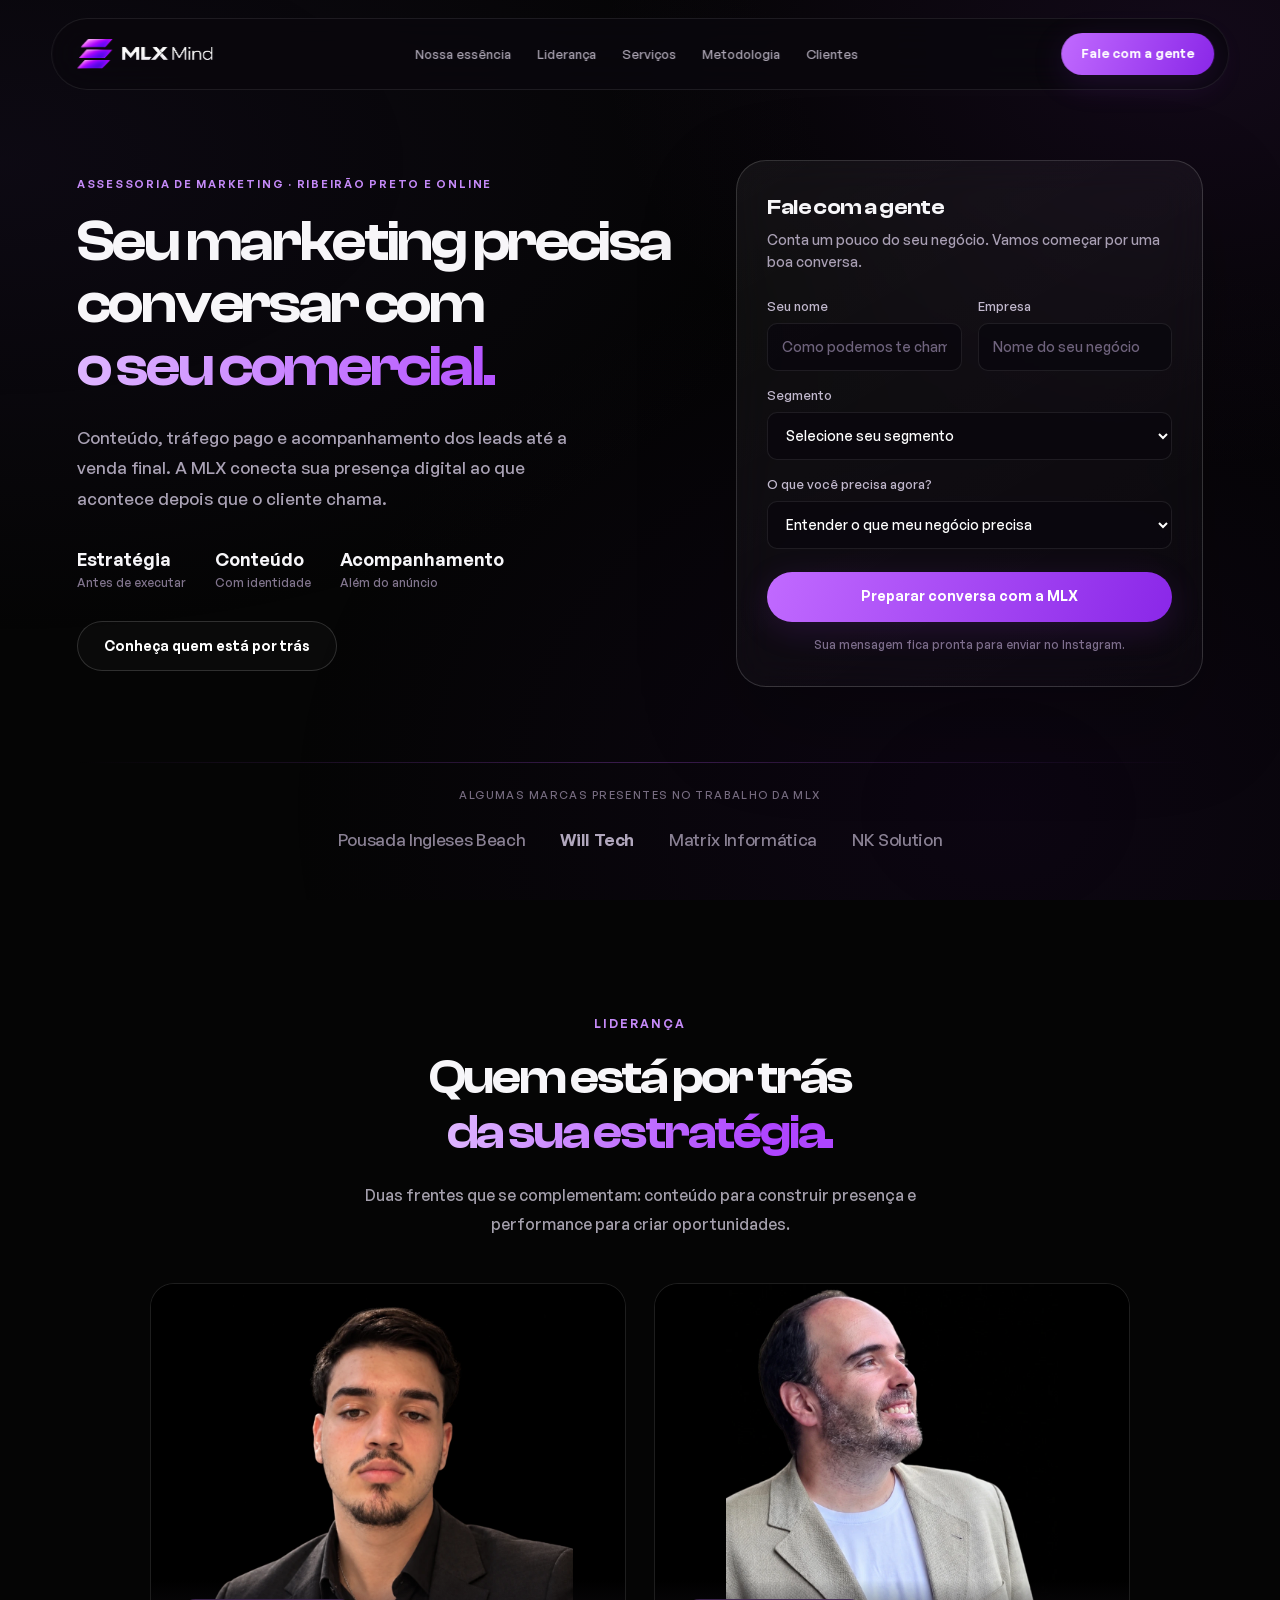
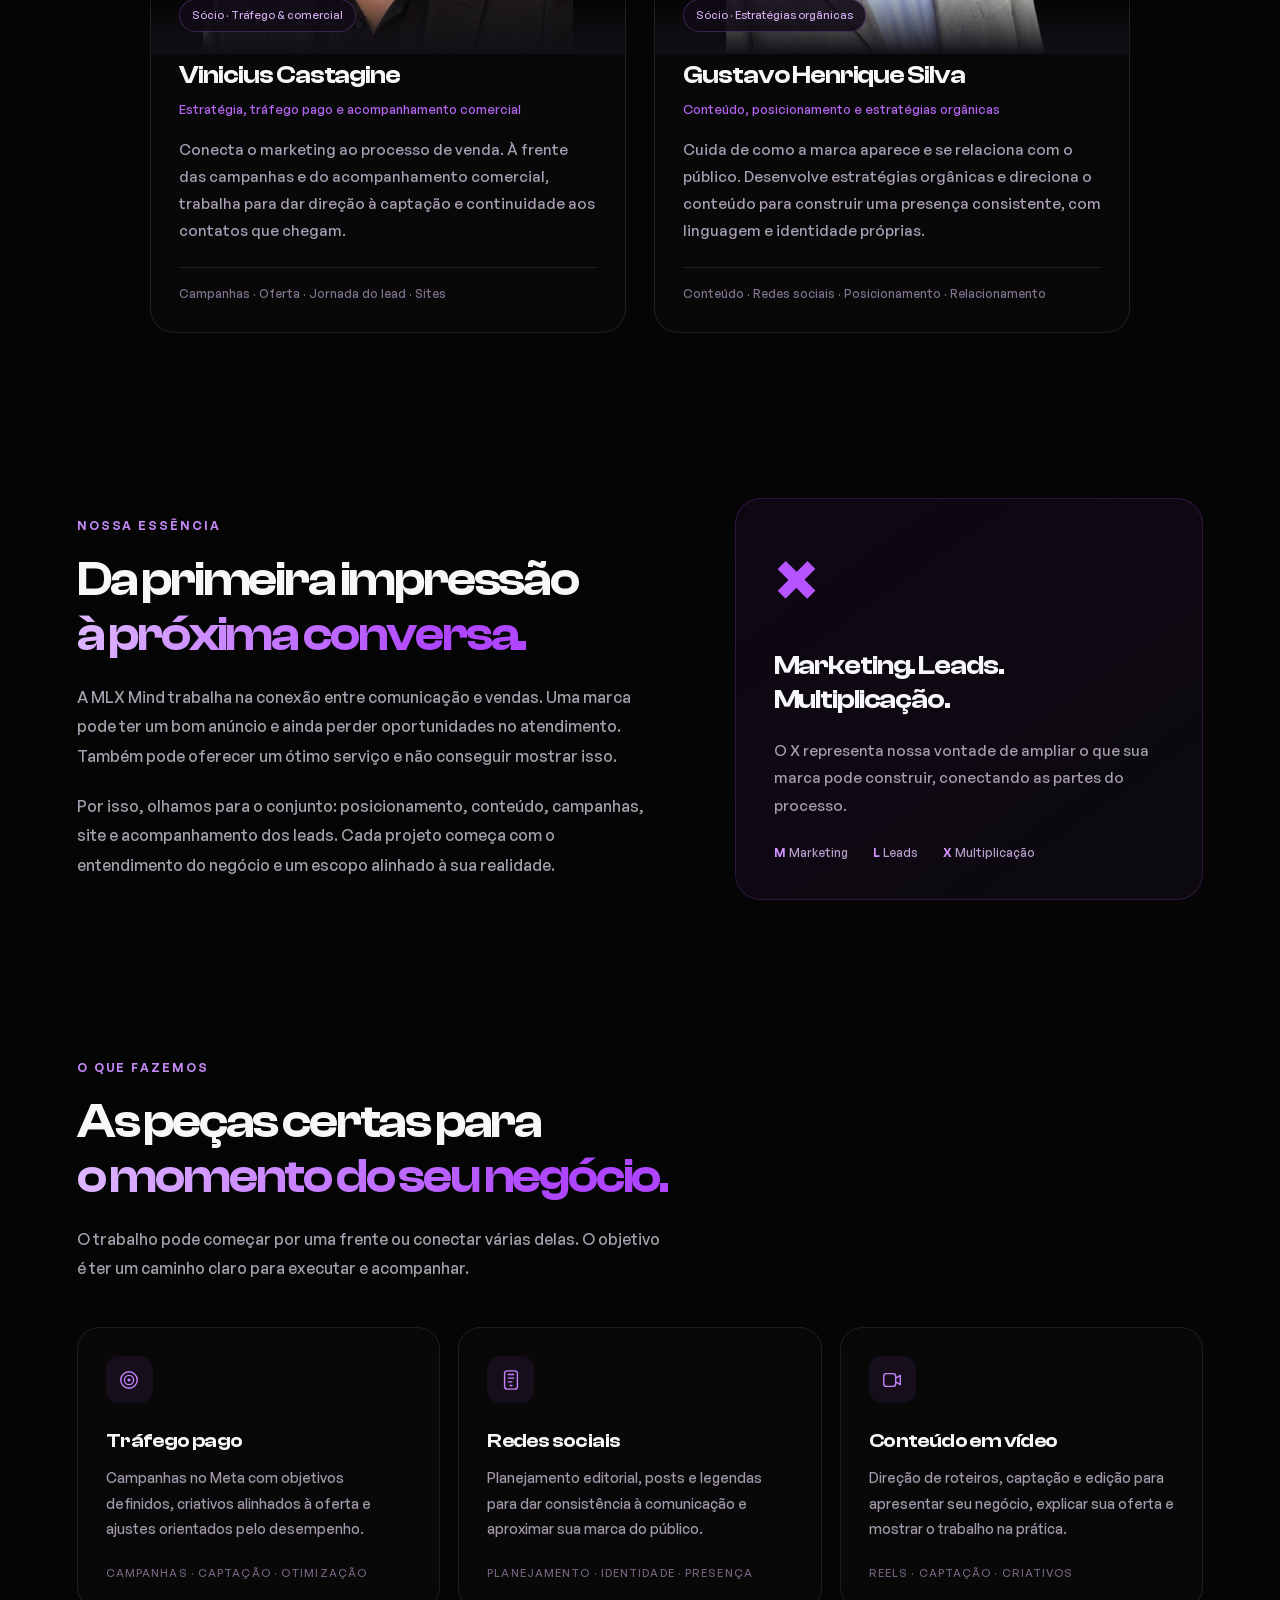
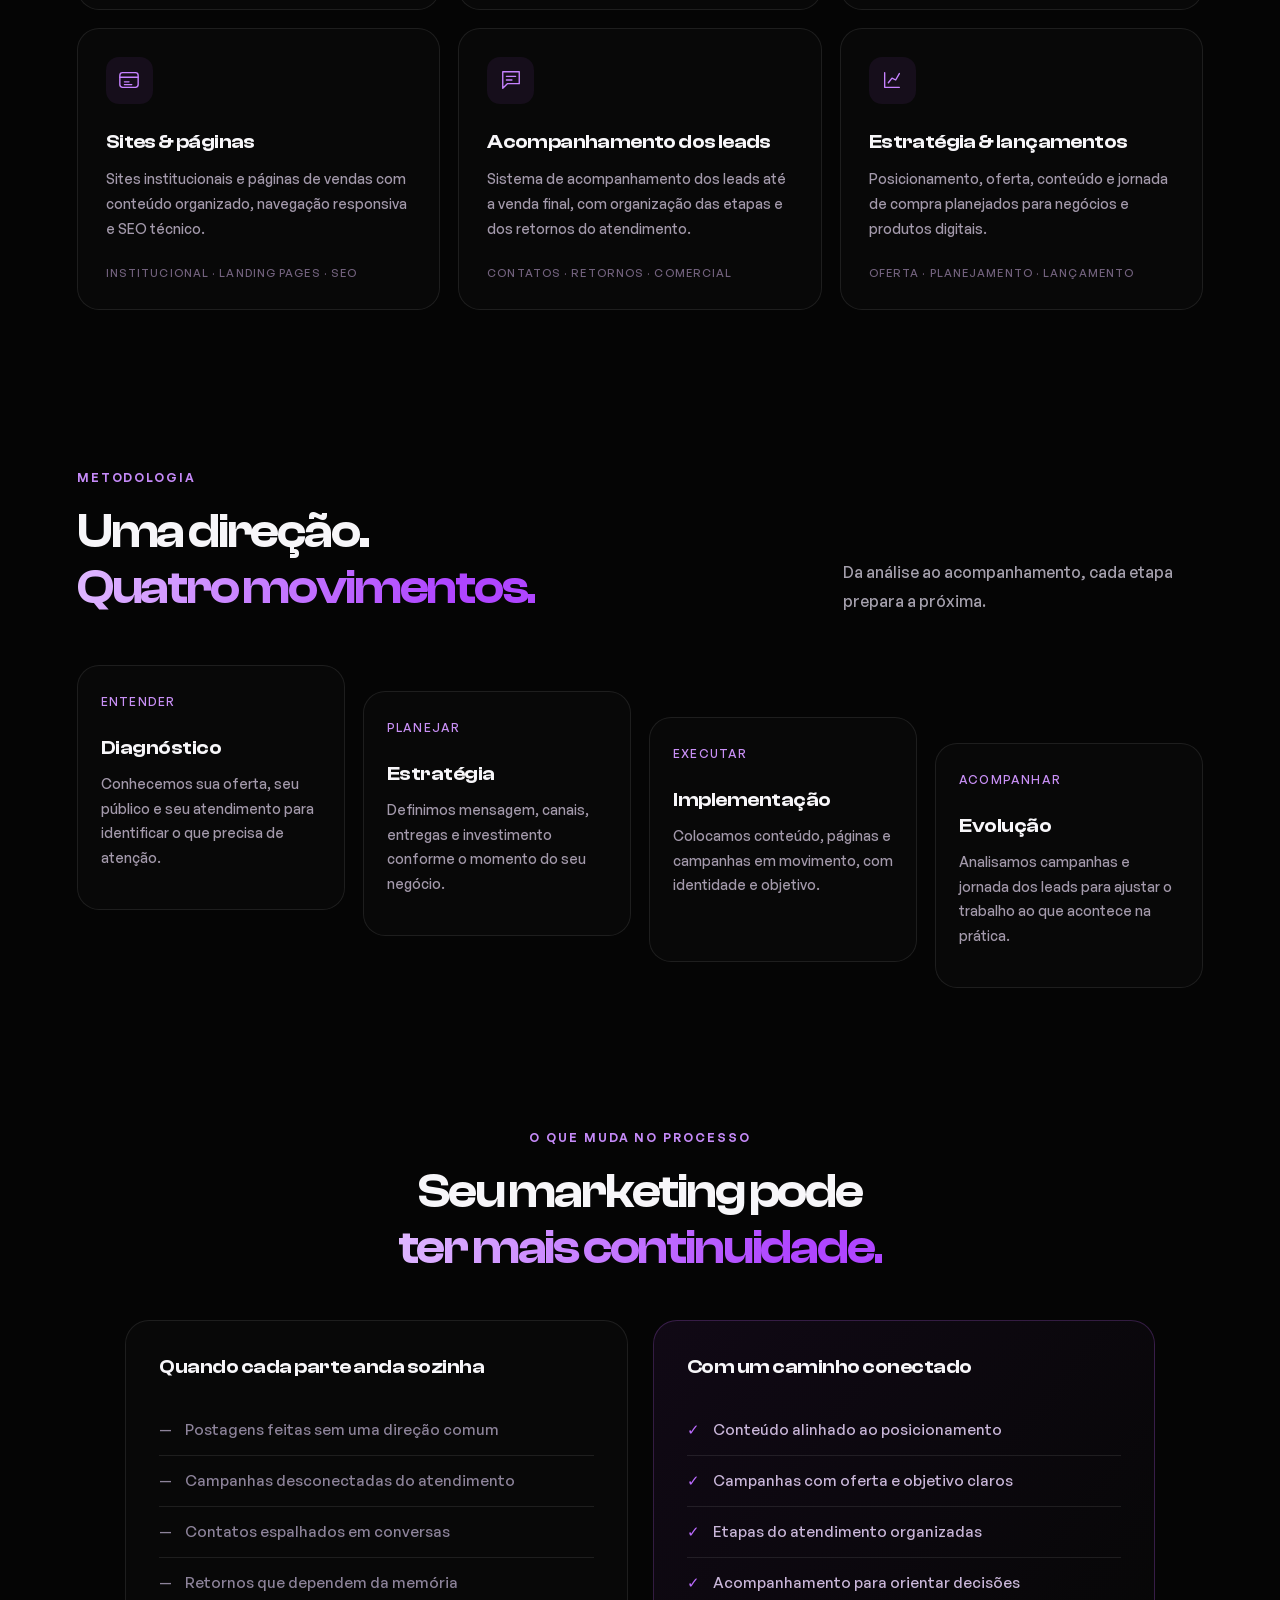
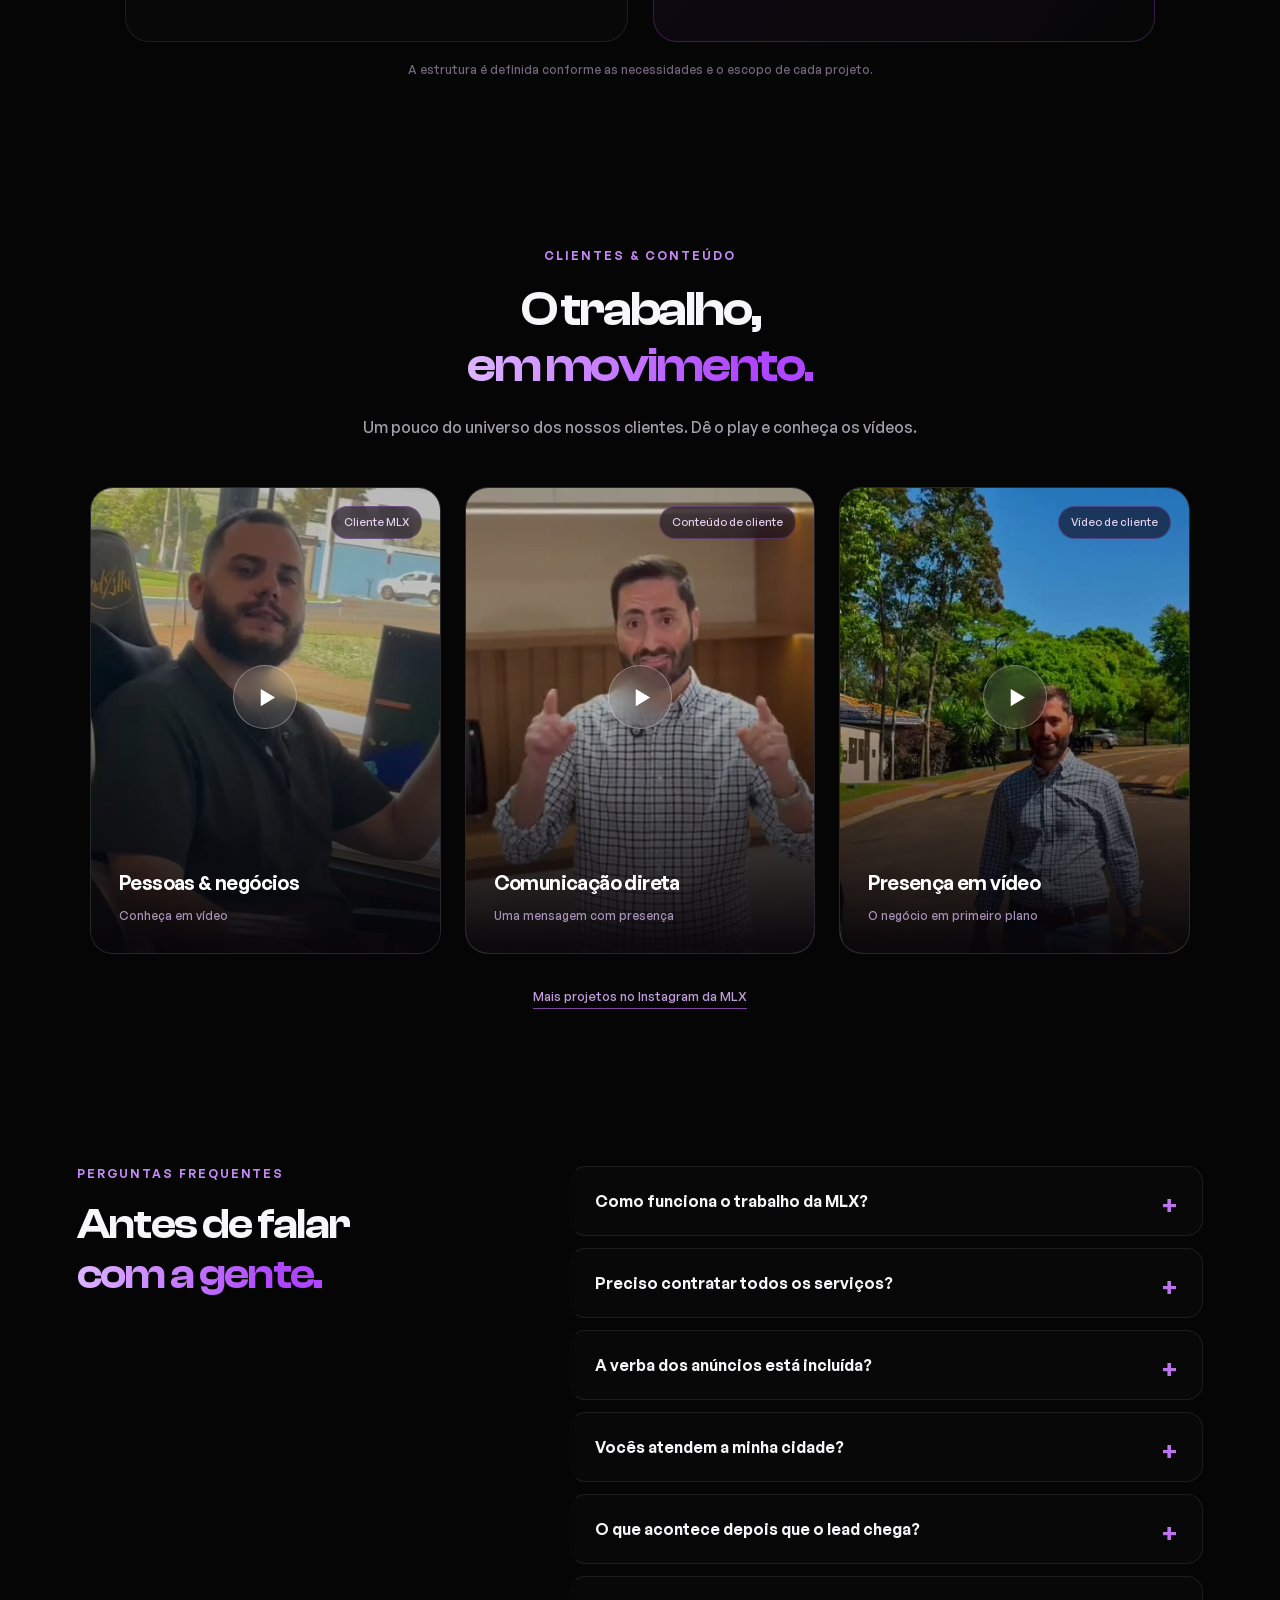
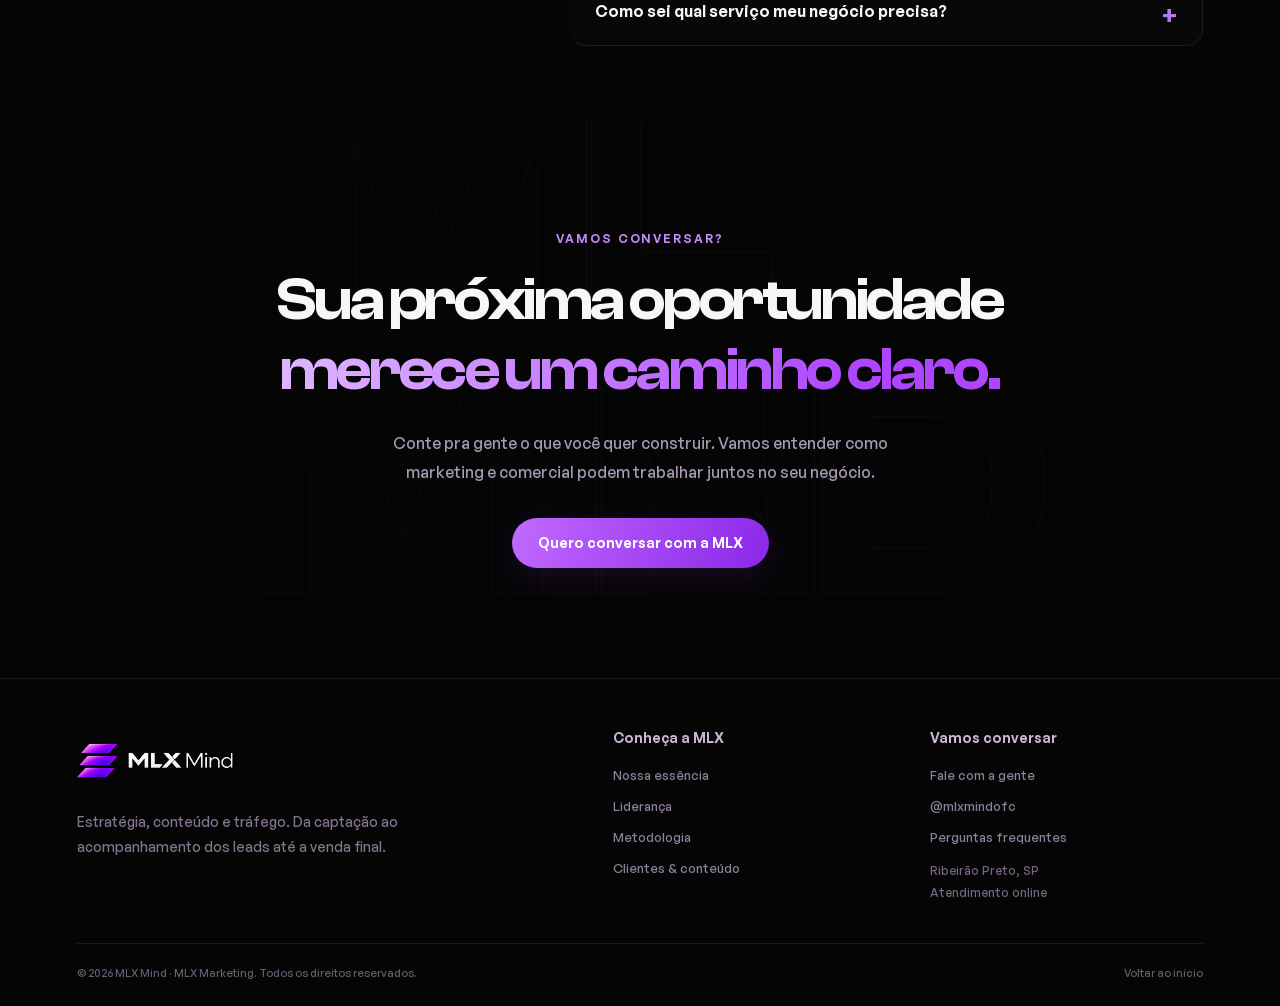
==== index.html @ d3100507 "Update index.html" ====
<!DOCTYPE html>
<html lang="pt-BR">
<head>
  <meta charset="utf-8">
  <meta name="viewport" content="width=device-width, initial-scale=1">
  <meta name="theme-color" content="#08080b">
  <title>MLX Mind | Marketing, tráfego pago e sites em Ribeirão Preto</title>
  <meta name="description" content="A MLX Mind conecta estratégia, conteúdo, tráfego pago, sites e acompanhamento dos leads até a venda. Agência de marketing em Ribeirão Preto, com atendimento online.">
  <meta name="robots" content="index, follow, max-image-preview:large">
  <meta name="author" content="MLX Mind">
  <link rel="canonical" href="https://mlx-mind-studio.espa-o-de-tr-0110.chatgpt.site/">
  <meta property="og:type" content="website">
  <meta property="og:locale" content="pt_BR">
  <meta property="og:site_name" content="MLX Mind">
  <meta property="og:title" content="MLX Mind — O clique é só o começo.">
  <meta property="og:description" content="Estratégia, conteúdo, tráfego e acompanhamento comercial. Da primeira impressão à conversa que pode virar venda.">
  <meta property="og:url" content="https://mlx-mind-studio.espa-o-de-tr-0110.chatgpt.site/">
  <meta name="twitter:card" content="summary">
  <meta name="twitter:title" content="MLX Mind — O clique é só o começo.">
  <meta name="twitter:description" content="Marketing com direção. Conteúdo, tráfego pago, sites e acompanhamento dos leads até a venda.">
  <link rel="icon" type="image/svg+xml" href="data:image/svg+xml,%3Csvg xmlns='http://www.w3.org/2000/svg' viewBox='0 0 64 64'%3E%3Crect width='64' height='64' rx='14' fill='%2308080b'/%3E%3Cg fill='%23b63bff'%3E%3Cpath d='M25 14h30l-8 10H17z'/%3E%3Cpath d='M19 27h30l-8 10H11z'/%3E%3Cpath d='M13 40h30l-8 10H5z'/%3E%3C/g%3E%3C/svg%3E">
  <script type="application/ld+json">{"@context":"https://schema.org","@graph":[{"@type":"ProfessionalService","@id":"https://mlx-mind-studio.espa-o-de-tr-0110.chatgpt.site/#agency","name":"MLX Mind","alternateName":"MLX Marketing","url":"https://mlx-mind-studio.espa-o-de-tr-0110.chatgpt.site/","description":"Agência de marketing que conecta estratégia, conteúdo, tráfego pago, sites e acompanhamento dos leads até a venda.","areaServed":[{"@type":"City","name":"Ribeirão Preto"},{"@type":"Country","name":"Brasil"}],"sameAs":["https://www.instagram.com/mlxmindofc/"],"knowsAbout":["Marketing digital","Tráfego pago","Gestão de redes sociais","Criação de sites","Acompanhamento comercial"]},{"@type":"WebSite","@id":"https://mlx-mind-studio.espa-o-de-tr-0110.chatgpt.site/#website","url":"https://mlx-mind-studio.espa-o-de-tr-0110.chatgpt.site/","name":"MLX Mind","inLanguage":"pt-BR","publisher":{"@id":"https://mlx-mind-studio.espa-o-de-tr-0110.chatgpt.site/#agency"}},{"@type":"WebPage","@id":"https://mlx-mind-studio.espa-o-de-tr-0110.chatgpt.site/#webpage","url":"https://mlx-mind-studio.espa-o-de-tr-0110.chatgpt.site/","name":"MLX Mind | Marketing, tráfego pago e sites em Ribeirão Preto","isPartOf":{"@id":"https://mlx-mind-studio.espa-o-de-tr-0110.chatgpt.site/#website"},"inLanguage":"pt-BR","about":{"@id":"https://mlx-mind-studio.espa-o-de-tr-0110.chatgpt.site/#agency"}}]}</script>
  <style>
@font-face{font-family:'General Sans';src:url('[data-uri]') format('woff2');font-weight:500;font-style:normal;font-display:swap}
@font-face{font-family:'General Sans';src:url('[data-uri]') format('woff2');font-weight:600;font-style:normal;font-display:swap}
@font-face{font-family:'Clash Display';src:url('[data-uri]') format('woff2');font-weight:600;font-style:normal;font-display:swap}
:root{--bg:#050505;--panel:#111014;--purple:#ad45ff;--violet:#d09cff;--muted:#a5a0ad;--line:#ffffff16;--strong:#ffffff27;--display:'Clash Display','General Sans',Arial,sans-serif;--body:'General Sans',Arial,sans-serif;--ease:cubic-bezier(.16,1,.3,1)}
*{box-sizing:border-box}html{scroll-behavior:smooth;scroll-padding-top:110px}body{margin:0;background:var(--bg);color:#f7f6f9;font-family:var(--body);font-size:16px;font-weight:500;-webkit-font-smoothing:antialiased;overflow-wrap:break-word}h1,h2,h3,p{margin:0}h1,h2,h3{font-family:var(--display);font-weight:600}a{color:inherit;text-decoration:none}img{display:block;max-width:100%}button,input,select,textarea{font:inherit}button{cursor:pointer}button,a{-webkit-tap-highlight-color:transparent}button:focus-visible,a:focus-visible,input:focus-visible,select:focus-visible,textarea:focus-visible,summary:focus-visible{outline:2px solid var(--violet);outline-offset:5px}::selection{background:var(--purple);color:white}.container{max-width:1320px;padding-inline:6%;margin-inline:auto}.wide{max-width:1440px;padding-inline:4%;margin-inline:auto}.page{position:relative;z-index:1}.mesh{position:fixed;inset:0;pointer-events:none;z-index:0;background:radial-gradient(ellipse at 0 18%,#19102866,transparent 45%),radial-gradient(ellipse at 93% 5%,#68269424,transparent 35%),radial-gradient(ellipse at 78% 90%,#24093b40,transparent 50%)}.eyebrow{font-size:12px;color:#c58af8;letter-spacing:.16em;text-transform:uppercase;margin-bottom:18px;font-weight:600;display:block}.gradient{color:#c084ff;background:linear-gradient(105deg,#dfb8ff,#af45ff 80%);-webkit-background-clip:text;background-clip:text;-webkit-text-fill-color:transparent}.section-title{font-size:clamp(32px,3.8vw,50px);letter-spacing:-.045em;line-height:1.14}.section-intro{font-size:16px;line-height:1.8;color:var(--muted);max-width:590px;margin-top:20px}.section-heading{max-width:670px;margin-bottom:45px}.section-center{text-align:center;margin-inline:auto}.section-center .section-intro{margin-inline:auto}section{position:relative;padding-block:75px}.btn{display:inline-flex;align-items:center;justify-content:center;min-height:50px;padding:15px 26px;border-radius:100px;font-size:14px;font-weight:600;line-height:1.35;border:1px solid var(--strong);color:white;background:#ffffff06;position:relative;isolation:isolate;overflow:hidden;transition:transform .25s var(--ease),box-shadow .25s,border-color .25s;text-align:center}.btn:before{content:"";position:absolute;inset:0;z-index:-1;background:linear-gradient(115deg,transparent 30%,#ffffff25,transparent 70%);transform:translateX(-150%);transition:transform .7s}.btn:hover:before{transform:translateX(150%)}.btn:hover{transform:translateY(-2px);border-color:#a366d2}.btn-primary{border:0;background:linear-gradient(110deg,#c16aff,#8a27e8);box-shadow:0 8px 32px #8e31d32a}.btn-primary:hover{box-shadow:0 12px 40px #a238f546}.skip{position:fixed;top:-90px;left:20px;background:white;color:black;padding:16px;z-index:100}.skip:focus{top:20px}.nav-shell{position:fixed;top:18px;left:50%;transform:translateX(-50%);width:min(1220px,92%);display:flex;justify-content:space-between;gap:28px;align-items:center;z-index:40;border:1px solid var(--line);border-radius:100px;background:#0a080ddd;backdrop-filter:blur(20px);padding:10px 14px 10px 25px;min-height:72px;transition:top .3s,background .3s}.nav-shell.scrolled{top:12px;background:#08070bee}.brand-logo{width:98px;height:46px;object-fit:contain}.nav-links{display:flex;gap:26px;align-items:center}.nav-links a{font-size:13px;color:#aca5b4;transition:color .25s;position:relative}.nav-links a:hover{color:white}.nav-links a:after{content:"";height:1px;width:0;background:var(--purple);position:absolute;bottom:-5px;left:0;transition:width .3s}.nav-links a:hover:after{width:100%}.nav-cta{min-height:42px;padding:11px 20px;font-size:13px}.burger{display:none;background:transparent;border:0;color:white;padding:12px}.burger svg{width:23px;height:23px;display:block}.mobile-menu{position:fixed;top:100px;left:4%;right:4%;background:#0f0a16;border:1px solid var(--strong);border-radius:20px;padding:25px;z-index:39}.mobile-menu[hidden]{display:none}.mobile-menu a{display:block;padding:14px 10px;border-bottom:1px solid var(--line);font-size:17px}.mobile-menu a:last-child{border:0;color:var(--violet)}
#inicio{padding:160px 0 90px;overflow:hidden}.hero-grid{display:grid;grid-template-columns:1.12fr .88fr;gap:65px;align-items:center}.hero-head h1{font-size:clamp(39px,4.5vw,61px);line-height:1.08;letter-spacing:-.04em;margin-bottom:25px}.hero-head h1 span{display:block}.hero-head .sub{font-size:17px;line-height:1.8;color:#aaa2b5;max-width:510px;margin-bottom:30px}.hero-trust{display:flex;gap:29px;margin:32px 0 30px;flex-wrap:wrap}.hero-trust b{display:block;font-size:18px;font-weight:600}.hero-trust small{font-size:12px;color:#83768f;display:block;margin-top:4px}.hero-head .eyebrow{font-size:11px;max-width:490px;line-height:1.6}.hero-form{padding:32px 30px;border:1px solid var(--strong);border-radius:30px;background:linear-gradient(150deg,#ffffff0d,#ffffff04);box-shadow:0 35px 95px #00000040;backdrop-filter:blur(20px)}.hero-form h2{font-size:22px;letter-spacing:-.025em;margin-bottom:8px}.hero-form>p{font-size:14px;line-height:1.6;color:#aaa0b5;margin-bottom:24px}.form-grid{display:grid;grid-template-columns:1fr 1fr;gap:16px}.field{min-width:0}.field.full{grid-column:1/-1}.field label{font-size:13px;color:#c2b9ce;display:block;margin-bottom:8px}.field input,.field select{width:100%;min-height:48px;border:1px solid var(--line);border-radius:10px;background:#0a080ecf;color:white;padding:12px 14px;font-size:14px}.field input::placeholder{color:#6f637d}.field select{appearance:auto}.field input:focus,.field select:focus{border-color:var(--purple)}.hero-form .btn{width:100%;margin-top:23px}.form-note{font-size:12px!important;color:#7e718c!important;text-align:center;margin-top:13px;margin-bottom:0!important}.hero-rule{height:1px;background:linear-gradient(90deg,transparent,#8c41bb60,transparent);margin-top:75px}.client-strip{padding:25px 0 10px;text-align:center}.client-strip p{font-size:11px;letter-spacing:.13em;color:#776c81;text-transform:uppercase;margin-bottom:25px}.client-names{display:flex;align-items:center;justify-content:center;gap:35px;flex-wrap:wrap;color:#8a8194;font-size:17px;letter-spacing:-.02em}.client-names span:nth-child(2){font-weight:600;color:#b1a7bd}.client-names span:hover{color:white}
#lideranca{padding-block:65px 90px}.team-grid{display:grid;grid-template-columns:1fr 1fr;gap:28px;max-width:980px;margin:auto}.team-card{border:1px solid var(--line);background:#ffffff04;border-radius:24px;overflow:hidden;position:relative}.portrait{position:relative;height:370px;background:#111015;overflow:hidden}.portrait img{width:100%;height:100%;object-fit:cover;object-position:center 25%;transition:transform .6s var(--ease)}.team-card:hover .portrait img{transform:scale(1.035)}.portrait:after{content:"";position:absolute;inset:0;background:linear-gradient(0deg,#121015 0%,transparent 38%)}.portrait.gustavo img{object-fit:contain;object-position:center 50%;background:linear-gradient(140deg,#25222b,#141116);padding:35px 65px}.team-role{position:absolute;bottom:22px;left:28px;border:1px solid #bf6cfa40;border-radius:100px;font-size:11px;padding:8px 12px;background:#110b17dc;z-index:1;color:#d2aff0}.team-info{padding:5px 28px 30px}.team-info h3{font-size:26px;letter-spacing:-.04em;margin-bottom:10px}.team-info .role{color:#b465f1;font-size:13px;margin-bottom:18px}.team-info .bio{font-size:15px;line-height:1.8;color:#aaa0b6}.team-info .specialties{border-top:1px solid var(--line);padding-top:18px;margin-top:23px;font-size:12px;color:#81738f}
.story-grid{display:grid;grid-template-columns:1.1fr .9fr;gap:85px;align-items:center}.story p{font-size:16px;color:var(--muted);line-height:1.85;margin-top:20px}.story .section-heading{margin:0}.story-manifesto{border:1px solid #a048d93a;background:linear-gradient(145deg,#2c104340,#0d0a10);border-radius:26px;padding:38px;position:relative}.story-manifesto .big-x{font-family:var(--display);font-size:90px;font-weight:600;line-height:1;color:#b754ff;letter-spacing:-.05em;display:block}.story-manifesto h3{font-size:28px;line-height:1.2;margin-top:22px;letter-spacing:-.04em}.story-manifesto p{font-size:15px}.brand-meaning{display:flex;gap:25px;margin-top:25px;font-size:12px;color:#b99fcf}.brand-meaning strong{color:#d391ff}
#servicos{padding-block:85px}.service-grid{display:grid;grid-template-columns:repeat(3,1fr);gap:18px}.service-card{padding:28px;border:1px solid var(--line);border-radius:22px;background:#ffffff04;min-height:265px;transition:background .3s,border-color .3s,transform .3s;position:relative;overflow:hidden}.service-card:hover{background:#ad45ff09;border-color:#b65eff50;transform:translateY(-5px)}.icon-box{width:47px;height:47px;border-radius:13px;display:grid;place-items:center;background:#b44eff13;color:#c682ff;margin-bottom:25px}.icon-box svg{width:22px;height:22px;stroke:currentColor;fill:none;stroke-width:1.5;stroke-linecap:round;stroke-linejoin:round}.service-card h3{font-size:20px;margin-bottom:12px;letter-spacing:-.03em}.service-card p{font-size:14px;line-height:1.8;color:#a49aac}.service-card .tag{display:block;font-size:11px;text-transform:uppercase;letter-spacing:.1em;color:#73627e;margin-top:25px}
.method{padding-bottom:155px;overflow:hidden}.method-header{display:flex;justify-content:space-between;align-items:end;gap:40px;margin-bottom:50px}.method-header .section-intro{max-width:360px;margin:0}.method-grid{display:grid;grid-template-columns:repeat(4,1fr);gap:18px}.method-card{background:#ffffff04;border:1px solid var(--line);border-radius:22px;padding:28px 23px;transition:border-color .3s;min-height:245px}.method-card:hover{border-color:#9b45d456}.method-card:nth-child(2){transform:translateY(26px)}.method-card:nth-child(3){transform:translateY(52px)}.method-card:nth-child(4){transform:translateY(78px)}.method-card .method-name{font-size:12px;color:#c990f6;letter-spacing:.1em;text-transform:uppercase;margin-bottom:25px;display:block}.method-card h3{font-size:20px;letter-spacing:-.025em;margin-bottom:12px}.method-card p{font-size:14px;color:#a49aac;line-height:1.75}
.comparison{padding-block:65px 85px}.compare-grid{display:grid;grid-template-columns:1fr 1fr;gap:25px;max-width:1030px;margin:auto}.compare-card{border:1px solid var(--line);border-radius:24px;padding:33px;background:#ffffff04}.compare-card.after{background:linear-gradient(130deg,#9e3dda14,#ffffff03);border-color:#a755d845}.compare-card h3{font-size:20px;letter-spacing:-.025em;margin-bottom:26px}.compare-card ul{list-style:none;padding:0;margin:0}.compare-card li{font-size:15px;color:#8d839a;padding:13px 0;border-bottom:1px solid var(--line);line-height:1.6;display:flex;gap:13px}.compare-card li:last-child{border:0}.compare-card.after li{color:#cab7da}.check{color:#bc6bff;flex-shrink:0}.comparison-note{text-align:center;font-size:12px;color:#776881;margin-top:20px}
#videos{padding-block:85px}.video-grid{display:grid;grid-template-columns:repeat(3,1fr);gap:24px;max-width:1100px;margin:auto}.video-card{position:relative;border:1px solid var(--line);border-radius:23px;background:#161219;overflow:hidden;display:block;width:100%;padding:0;text-align:left;color:white;transition:transform .4s var(--ease),border-color .3s;aspect-ratio:3/4}.video-card:hover{transform:translateY(-7px);border-color:#b157e775}.video-card img{width:100%;height:100%;object-fit:cover;object-position:center;filter:brightness(.8);transition:transform .6s}.video-card:hover img{transform:scale(1.04)}.video-card:after{content:"";position:absolute;inset:0;background:linear-gradient(0deg,#070509f5 2%,transparent 60%)}.video-label{position:absolute;bottom:0;padding:28px;z-index:2}.video-label strong{display:block;font-size:20px;font-weight:600;letter-spacing:-.03em;margin-bottom:7px}.video-label small{font-size:12px;color:#aa93ba}.play{position:absolute;top:45%;left:50%;transform:translate(-50%,-50%);width:64px;height:64px;border-radius:50%;display:grid;place-items:center;background:#ffffff14;border:1px solid #ffffff50;backdrop-filter:blur(10px);z-index:2;transition:background .3s}.play svg{width:23px;height:23px;fill:white;margin-left:3px}.video-card:hover .play{background:#b744ff66}.video-badge{position:absolute;top:18px;right:18px;z-index:2;padding:8px 12px;border:1px solid #be68f44d;background:#130b1b99;border-radius:100px;color:#e6d4f1;font-size:11px;backdrop-filter:blur(10px)}.video-under{text-align:center;margin-top:30px}.video-under a{font-size:13px;color:#c49fdf;border-bottom:1px solid #7e459c;padding-bottom:4px}
.faq-grid{display:grid;grid-template-columns:.8fr 1.2fr;gap:70px}.faq-heading{position:sticky;top:130px;align-self:start}.faq-heading h2{font-size:clamp(32px,3.3vw,43px);line-height:1.18;letter-spacing:-.04em}.faq-list{display:flex;flex-direction:column;gap:12px}.faq-item{border:1px solid var(--line);border-left:2px solid transparent;border-radius:16px;padding:22px 24px;background:#ffffff04;transition:border-color .3s,background .3s}.faq-item[open]{border-left-color:var(--purple);background:#a843ff08}.faq-item summary{list-style:none;cursor:pointer;font-size:16px;line-height:1.5;font-weight:600;padding-right:28px;position:relative}.faq-item summary::-webkit-details-marker{display:none}.faq-item summary:after{content:"+";font-size:25px;color:#bc73ee;position:absolute;right:0;top:-3px}.faq-item[open] summary:after{content:"−"}.faq-item p{font-size:14px;color:#a99bae;line-height:1.85;margin-top:15px}
.cta{padding-block:110px;min-height:520px;display:flex;align-items:center;text-align:center;overflow:hidden}.ghost{position:absolute;inset:auto 0 42px;font-size:clamp(100px,26vw,330px);font-family:var(--display);font-weight:600;line-height:.9;letter-spacing:-.065em;color:transparent;-webkit-text-stroke:1px #ffffff09;pointer-events:none;text-align:center}.cta .container{position:relative;z-index:1}.cta h2{font-size:clamp(36px,4.7vw,62px);letter-spacing:-.04em;line-height:1.15;max-width:850px;margin:auto}.cta p{font-size:16px;line-height:1.85;color:#a89ab5;max-width:540px;margin:25px auto 30px}.footer{border-top:1px solid var(--line);padding:50px 0 25px;background:#06050866}.footer-grid{display:grid;grid-template-columns:1.8fr 1fr 1fr;gap:45px;padding-bottom:40px}.footer-logo{width:140px;height:86px;object-fit:contain;margin-bottom:15px}.footer-about p{font-size:14px;color:#85768f;max-width:330px;line-height:1.8}.footer-grid h3{font-size:14px;margin-bottom:20px;color:#c9b6d6;font-family:var(--body)}.footer-links a{display:block;color:#8f809a;font-size:13px;margin-bottom:14px}.footer-links a:hover{color:white}.footer-bottom{border-top:1px solid var(--line);padding-top:22px;display:flex;justify-content:space-between;gap:25px;font-size:11px;color:#6c5d77}.footer-bottom a:hover{color:white}
dialog{border:1px solid #694280;background:#110b18;color:white;border-radius:22px;padding:30px;width:min(520px,92vw);box-shadow:0 30px 140px black}dialog::backdrop{background:#000c;backdrop-filter:blur(8px)}.dialog-close{position:absolute;top:14px;right:16px;background:#ffffff09;border:1px solid var(--line);width:36px;height:36px;border-radius:50%;color:white;font-size:24px}.brief-dialog h2{font-size:24px;padding-right:35px;letter-spacing:-.03em}.brief-dialog p{font-size:14px;color:#ac95ba;line-height:1.7;margin:15px 0}.brief-dialog textarea{width:100%;min-height:200px;resize:vertical;border:1px solid var(--strong);border-radius:10px;background:#08060b;color:white;padding:15px;font-size:14px;line-height:1.7}.dialog-actions{display:flex;gap:12px;margin-top:18px;flex-wrap:wrap}.dialog-actions .btn{flex:1}.brief-status{min-height:23px;font-size:13px;color:#bcb1c9;margin-top:14px}.video-dialog{width:min(440px,92vw);padding:0;background:black;max-height:92dvh;overflow:hidden}.video-dialog video{display:block;width:100%;height:auto;max-height:88dvh;object-fit:contain}.video-dialog .dialog-close{z-index:2;background:#000a}.sr-only{position:absolute;width:1px;height:1px;overflow:hidden;clip:rect(0,0,0,0);white-space:nowrap}.reveal{transition:opacity .8s var(--ease),transform .8s var(--ease)}.reveal.pending{opacity:0;transform:translateY(25px)}.reveal.visible{opacity:1;transform:none}
@media(max-width:1050px){.nav-links{gap:18px}.nav-links a{font-size:12px}.hero-grid{gap:35px}.hero-head h1{font-size:clamp(38px,4.5vw,54px)}.hero-form{padding:28px 25px}.hero-trust{gap:22px}.service-card{padding:25px}.story-grid{gap:40px}.method-grid{gap:12px}.method-card{padding:25px 18px}.method-card h3{font-size:18px}.method-card p{font-size:13px}.faq-grid{gap:45px}.portrait{height:340px}.portrait.gustavo img{padding:35px 45px}}
@media(max-width:780px){.nav-shell{top:12px;min-height:64px;padding:8px 16px 8px 20px;gap:12px}.nav-links,.nav-cta{display:none}.burger{display:block}.brand-logo{height:44px;width:92px}#inicio{padding:128px 0 55px}.hero-grid{grid-template-columns:1fr;gap:38px}.hero-head h1{font-size:clamp(37px,7.7vw,57px);max-width:620px}.hero-head .sub{font-size:16px;max-width:590px}.hero-trust{gap:32px;margin-block:25px}.hero-trust b{font-size:16px}.hero-trust small{font-size:12px}.hero-head .eyebrow{font-size:10px}.hero-form{padding:28px;border-radius:24px;max-width:600px;width:100%}.hero-rule{margin-top:45px}.client-strip{padding-top:25px}.client-names{gap:20px;font-size:14px;line-height:1.8}.section-title{font-size:36px}.section-intro{font-size:15px}.team-grid{gap:18px}.portrait{height:280px}.portrait.gustavo img{padding:20px 25px}.team-info{padding:5px 20px 25px}.team-info h3{font-size:23px}.team-info .bio{font-size:14px}.team-role{left:20px;font-size:10px}.story-grid{grid-template-columns:1fr;gap:30px}.service-grid{grid-template-columns:1fr 1fr}.method-header{display:block;margin-bottom:35px}.method-header .section-intro{margin-top:20px;max-width:600px}.method-grid{grid-template-columns:1fr 1fr;gap:18px}.method-card:nth-child(n){transform:none}.method{padding-bottom:65px}.method-card{min-height:225px;padding:25px}.method-card h3{font-size:20px}.method-card p{font-size:14px}.compare-grid{gap:18px}.compare-card{padding:25px}.video-grid{gap:15px}.video-label{padding:20px}.video-label strong{font-size:17px}.video-label small{font-size:11px}.video-badge{font-size:10px;padding:6px 9px;top:12px;right:12px}.play{width:52px;height:52px}.faq-grid{grid-template-columns:1fr;gap:35px}.faq-heading{position:static}.faq-heading h2{font-size:36px}.footer-grid{gap:25px;grid-template-columns:1.5fr 1fr 1fr}.footer-logo{width:120px;height:75px}.cta{min-height:440px;padding-block:80px}}
@media(max-width:520px){.container{padding-inline:6%}section{padding-block:55px}.hero-head h1{font-size:38px;line-height:1.11;letter-spacing:-.045em}.hero-head .sub{font-size:15px;line-height:1.85}.hero-head .eyebrow{letter-spacing:.1em}.hero-trust{justify-content:space-between;gap:15px}.hero-trust b{font-size:15px}.hero-trust small{font-size:10px}.hero-form{padding:24px 21px}.form-grid{gap:15px 12px}.field label{font-size:12px}.field input,.field select{font-size:13px;padding-inline:11px}.form-note{font-size:11px!important}.client-names{gap:12px 25px;font-size:13px}.section-title{font-size:32px}.eyebrow{font-size:10px;letter-spacing:.15em}.section-heading{margin-bottom:32px}.team-grid{grid-template-columns:1fr;max-width:390px}.portrait{height:330px}.portrait.gustavo img{padding:25px 70px}.team-info{padding:5px 25px 28px}.team-info h3{font-size:25px}.team-info .bio{font-size:15px}.team-role{left:25px}.team-info .specialties{font-size:11px}.story-manifesto{padding:28px}.story-manifesto .big-x{font-size:70px}.story-manifesto h3{font-size:26px}.brand-meaning{gap:17px}.service-grid{grid-template-columns:1fr}.service-card{min-height:auto;padding:26px}.service-card h3{font-size:22px}.service-card p{font-size:15px}.service-card .tag{font-size:11px}.icon-box{margin-bottom:20px}.method-grid{gap:12px}.method-card{padding:22px 18px;min-height:250px}.method-card h3{font-size:18px;line-height:1.3}.method-card p{font-size:13px;line-height:1.75}.method-card .method-name{font-size:10px;margin-bottom:22px}.compare-grid{grid-template-columns:1fr}.compare-card{padding:28px}.compare-card li{font-size:14px}.video-grid{display:grid;grid-template-columns:1fr;max-width:350px;gap:24px}.video-card{aspect-ratio:3/4}.video-label{padding:26px}.video-label strong{font-size:23px}.video-label small{font-size:13px}.video-badge{font-size:11px;right:18px;top:18px}.play{width:62px;height:62px}.faq-item{padding:20px}.faq-item summary{font-size:15px}.faq-item p{font-size:14px}.cta h2{font-size:34px;line-height:1.2}.cta p{font-size:15px}.footer-grid{grid-template-columns:1fr 1fr;gap:30px}.footer-about{grid-column:1/-1}.footer-about p{max-width:100%}.footer-bottom{flex-direction:column;gap:12px;line-height:1.7}.dialog-actions{flex-direction:column}.ghost{bottom:70px}.brief-dialog{padding:25px}}
@media(prefers-reduced-motion:reduce){html{scroll-behavior:auto}*,*:before,*:after{animation:none!important;transition:none!important}.reveal.pending{opacity:1;transform:none}}
.brand-inline{display:flex;align-items:center;gap:9px;height:44px}.logo-crop{display:block;position:relative;overflow:hidden;mix-blend-mode:screen;flex-shrink:0}.logo-crop img{position:absolute;max-width:none;filter:url(#logo-alpha)}.logo-mark{width:35px;height:30px}.logo-mark img{width:75.3px;height:75.3px;left:-19.8px;top:-18.2px}.logo-type{width:92px;height:17px}.logo-type img{width:172px;height:172px;left:-40px;top:-116.4px}.footer-brand{display:inline-flex;margin-bottom:16px}.footer-brand .brand-inline{transform:scale(1.15);transform-origin:left center;margin-block:10px}.method-card:nth-child(2){--offset:26px}.method-card:nth-child(3){--offset:52px}.method-card:nth-child(4){--offset:78px}.method-card.reveal.visible{transform:translateY(var(--offset,0px))}@media(max-width:780px){.method-card:nth-child(n){--offset:0px}}@media(prefers-reduced-motion:reduce){.method-card.reveal.pending{opacity:1;transform:translateY(var(--offset,0px))}}
/* Retratos dos sócios: fundo preto e enquadramento consistente */
.portrait{background:#000}.portrait img,.portrait.gustavo img{object-fit:contain;object-position:center center;background:#000;padding:0}.portrait:after{background:linear-gradient(0deg,#121015 0%,transparent 20%)}
</style><script type="application/ld+json">{"@context": "https://schema.org", "@type": "FAQPage", "mainEntity": [{"@type": "Question", "name": "Como funciona o trabalho da MLX?", "acceptedAnswer": {"@type": "Answer", "text": "Começamos entendendo seu negócio, sua oferta e seu processo de atendimento. A partir dessa conversa, apresentamos uma proposta com as frentes de trabalho, entregas e acompanhamento."}}, {"@type": "Question", "name": "Preciso contratar todos os serviços?", "acceptedAnswer": {"@type": "Answer", "text": "Não. Podemos começar por conteúdo, tráfego, site ou acompanhamento comercial. O escopo é definido de acordo com o que sua operação precisa agora."}}, {"@type": "Question", "name": "A verba dos anúncios está incluída?", "acceptedAnswer": {"@type": "Answer", "text": "A verba de mídia é definida separadamente da prestação de serviço, conforme a proposta. Objetivos e investimento são alinhados antes da campanha começar."}}, {"@type": "Question", "name": "Vocês atendem a minha cidade?", "acceptedAnswer": {"@type": "Answer", "text": "Estamos em Ribeirão Preto e também atendemos online. Quando houver captação presencial, a logística é combinada conforme a localização e o projeto."}}, {"@type": "Question", "name": "O que acontece depois que o lead chega?", "acceptedAnswer": {"@type": "Answer", "text": "No escopo de acompanhamento comercial, organizamos as etapas do atendimento e os retornos para facilitar a continuidade dos contatos até a venda final."}}, {"@type": "Question", "name": "Como sei qual serviço meu negócio precisa?", "acceptedAnswer": {"@type": "Answer", "text": "Esse é um bom assunto para a primeira conversa. Conte seu momento atual e o que gostaria de melhorar. Assim podemos avaliar as prioridades antes de definir as entregas."}}]}</script></head><body>
<svg width="0" height="0" style="position:absolute" aria-hidden="true"><defs><filter id="logo-alpha" color-interpolation-filters="sRGB"><feColorMatrix type="matrix" values="1 0 0 0 0 0 1 0 0 0 0 0 1 0 0 1 1 1 0 -0.10"/></filter></defs></svg><a href="#conteudo" class="skip">Pular para o conteúdo</a><div class="mesh" aria-hidden="true"></div>
<header class="nav-shell"><a href="#inicio" aria-label="MLX Mind, início"><span class="brand-inline"><span class="logo-crop logo-mark"><img src="[data-uri]" alt="" aria-hidden="true"></span><span class="logo-crop logo-type"><img src="[data-uri]" alt="" aria-hidden="true"></span></span></a><nav class="nav-links" aria-label="Navegação principal"><a href="#historia">Nossa essência</a><a href="#lideranca">Liderança</a><a href="#servicos">Serviços</a><a href="#metodologia">Metodologia</a><a href="#videos">Clientes</a></nav><a class="btn btn-primary nav-cta" href="#conversa">Fale com a gente</a><button class="burger" aria-label="Abrir menu" aria-controls="mobile-menu" aria-expanded="false"><svg viewBox="0 0 24 24" fill="none" stroke="currentColor" stroke-width="1.5" aria-hidden="true"><path d="M3 7h18M3 12h18M3 17h18"/></svg></button></header>
<nav class="mobile-menu" id="mobile-menu" aria-label="Menu no celular" hidden><a href="#historia">Nossa essência</a><a href="#lideranca">Liderança</a><a href="#servicos">Serviços</a><a href="#metodologia">Metodologia</a><a href="#videos">Clientes</a><a href="#conversa">Fale com a gente</a></nav>
<main class="page" id="conteudo">
<section id="inicio"><div class="container"><div class="hero-grid">
<div class="hero-head"><span class="eyebrow">Assessoria de marketing · Ribeirão Preto e online</span><h1><span>Seu marketing precisa</span><span>conversar com</span><span class="gradient">o seu comercial.</span></h1><p class="sub">Conteúdo, tráfego pago e acompanhamento dos leads até a venda final. A MLX conecta sua presença digital ao que acontece depois que o cliente chama.</p><div class="hero-trust"><div><b>Estratégia</b><small>Antes de executar</small></div><div><b>Conteúdo</b><small>Com identidade</small></div><div><b>Acompanhamento</b><small>Além do anúncio</small></div></div><a class="btn" href="#lideranca">Conheça quem está por trás</a></div>
<form class="hero-form" id="conversa"><h2>Fale com a gente</h2><p>Conta um pouco do seu negócio. Vamos começar por uma boa conversa.</p><div class="form-grid"><div class="field"><label for="nome">Seu nome</label><input id="nome" name="nome" autocomplete="given-name" placeholder="Como podemos te chamar?" maxlength="80" required></div><div class="field"><label for="empresa">Empresa</label><input id="empresa" name="empresa" autocomplete="organization" placeholder="Nome do seu negócio" maxlength="120" required></div><div class="field full"><label for="segmento">Segmento</label><select name="segmento" id="segmento"><option>Selecione seu segmento</option><option>Automotivo</option><option>Imóveis</option><option>Saúde e estética</option><option>Tecnologia e assistência</option><option>Hospedagem e turismo</option><option>Comércio e serviços</option><option>Influenciadores e produtos digitais</option><option>Outro</option></select></div><div class="field full"><label for="objetivo">O que você precisa agora?</label><select name="objetivo" id="objetivo"><option>Entender o que meu negócio precisa</option><option>Melhorar minhas redes sociais</option><option>Começar ou melhorar meus anúncios</option><option>Criar um site ou página de vendas</option><option>Organizar o acompanhamento dos leads</option><option>Planejar um lançamento</option></select></div></div><button class="btn btn-primary" type="submit">Preparar conversa com a MLX</button><p class="form-note">Sua mensagem fica pronta para enviar no Instagram.</p></form>
</div><div class="hero-rule"></div><div class="client-strip"><p>Algumas marcas presentes no trabalho da MLX</p><div class="client-names"><span>Pousada Ingleses Beach</span><span>Will Tech</span><span>Matrix Informática</span><span>NK Solution</span></div></div></div></section>
<section id="lideranca"><div class="container"><div class="section-heading section-center reveal"><span class="eyebrow">Liderança</span><h2 class="section-title">Quem está por trás<br><span class="gradient">da sua estratégia.</span></h2><p class="section-intro">Duas frentes que se complementam: conteúdo para construir presença e performance para criar oportunidades.</p></div><div class="team-grid">
<article class="team-card reveal"><div class="portrait"><img src="[data-uri]" alt="Vinicius Castagine, sócio da MLX Mind" width="1000" height="1000" loading="lazy"><span class="team-role">Sócio · Tráfego & comercial</span></div><div class="team-info"><h3>Vinicius Castagine</h3><p class="role">Estratégia, tráfego pago e acompanhamento comercial</p><p class="bio">Conecta o marketing ao processo de venda. À frente das campanhas e do acompanhamento comercial, trabalha para dar direção à captação e continuidade aos contatos que chegam.</p><p class="specialties">Campanhas · Oferta · Jornada do lead · Sites</p></div></article>
<article class="team-card reveal"><div class="portrait gustavo"><img src="[data-uri]" alt="Gustavo Henrique Silva, sócio responsável pelas estratégias orgânicas da MLX Mind" width="895" height="1000" loading="lazy"><span class="team-role">Sócio · Estratégias orgânicas</span></div><div class="team-info"><h3>Gustavo Henrique Silva</h3><p class="role">Conteúdo, posicionamento e estratégias orgânicas</p><p class="bio">Cuida de como a marca aparece e se relaciona com o público. Desenvolve estratégias orgânicas e direciona o conteúdo para construir uma presença consistente, com linguagem e identidade próprias.</p><p class="specialties">Conteúdo · Redes sociais · Posicionamento · Relacionamento</p></div></article>
</div></div></section>
<section class="story" id="historia"><div class="container story-grid"><div class="section-heading reveal"><span class="eyebrow">Nossa essência</span><h2 class="section-title">Da primeira impressão<br><span class="gradient">à próxima conversa.</span></h2><p>A MLX Mind trabalha na conexão entre comunicação e vendas. Uma marca pode ter um bom anúncio e ainda perder oportunidades no atendimento. Também pode oferecer um ótimo serviço e não conseguir mostrar isso.</p><p>Por isso, olhamos para o conjunto: posicionamento, conteúdo, campanhas, site e acompanhamento dos leads. Cada projeto começa com o entendimento do negócio e um escopo alinhado à sua realidade.</p></div><div class="story-manifesto reveal"><span class="big-x" aria-hidden="true">×</span><h3>Marketing. Leads.<br>Multiplicação.</h3><p>O X representa nossa vontade de ampliar o que sua marca pode construir, conectando as partes do processo.</p><div class="brand-meaning"><span><strong>M</strong> Marketing</span><span><strong>L</strong> Leads</span><span><strong>X</strong> Multiplicação</span></div></div></div></section>
<section id="servicos"><div class="container"><div class="section-heading reveal"><span class="eyebrow">O que fazemos</span><h2 class="section-title">As peças certas para<br><span class="gradient">o momento do seu negócio.</span></h2><p class="section-intro">O trabalho pode começar por uma frente ou conectar várias delas. O objetivo é ter um caminho claro para executar e acompanhar.</p></div><div class="service-grid">
<article class="service-card reveal"><div class="icon-box"><svg viewBox="0 0 24 24" aria-hidden="true"><circle cx="12" cy="12" r="9"/><circle cx="12" cy="12" r="5"/><circle cx="12" cy="12" r="1"/></svg></div><h3>Tráfego pago</h3><p>Campanhas no Meta com objetivos definidos, criativos alinhados à oferta e ajustes orientados pelo desempenho.</p><span class="tag">Campanhas · Captação · Otimização</span></article>
<article class="service-card reveal"><div class="icon-box"><svg viewBox="0 0 24 24" aria-hidden="true"><rect x="5" y="2" width="14" height="20" rx="3"/><path d="M9 6h6M9 10h6M9 14h4M11 18h2"/></svg></div><h3>Redes sociais</h3><p>Planejamento editorial, posts e legendas para dar consistência à comunicação e aproximar sua marca do público.</p><span class="tag">Planejamento · Identidade · Presença</span></article>
<article class="service-card reveal"><div class="icon-box"><svg viewBox="0 0 24 24" aria-hidden="true"><rect x="3" y="5" width="13" height="14" rx="3"/><path d="m16 10 5-3v10l-5-3"/></svg></div><h3>Conteúdo em vídeo</h3><p>Direção de roteiros, captação e edição para apresentar seu negócio, explicar sua oferta e mostrar o trabalho na prática.</p><span class="tag">Reels · Captação · Criativos</span></article>
<article class="service-card reveal"><div class="icon-box"><svg viewBox="0 0 24 24" aria-hidden="true"><rect x="2" y="4" width="20" height="16" rx="3"/><path d="M2 9h20M7 14h5M7 17h8"/></svg></div><h3>Sites & páginas</h3><p>Sites institucionais e páginas de vendas com conteúdo organizado, navegação responsiva e SEO técnico.</p><span class="tag">Institucional · Landing pages · SEO</span></article>
<article class="service-card reveal"><div class="icon-box"><svg viewBox="0 0 24 24" aria-hidden="true"><path d="M3 3h18v13H8l-5 5zM7 8h10M7 12h6"/></svg></div><h3>Acompanhamento dos leads</h3><p>Sistema de acompanhamento dos leads até a venda final, com organização das etapas e dos retornos do atendimento.</p><span class="tag">Contatos · Retornos · Comercial</span></article>
<article class="service-card reveal"><div class="icon-box"><svg viewBox="0 0 24 24" aria-hidden="true"><path d="M4 20V4M4 20h16M8 15l4-5 4 2 4-7"/></svg></div><h3>Estratégia & lançamentos</h3><p>Posicionamento, oferta, conteúdo e jornada de compra planejados para negócios e produtos digitais.</p><span class="tag">Oferta · Planejamento · Lançamento</span></article>
</div></div></section>
<section class="method" id="metodologia"><div class="container"><div class="method-header reveal"><div><span class="eyebrow">Metodologia</span><h2 class="section-title">Uma direção.<br><span class="gradient">Quatro movimentos.</span></h2></div><p class="section-intro">Da análise ao acompanhamento, cada etapa prepara a próxima.</p></div><div class="method-grid">
<article class="method-card reveal"><span class="method-name">Entender</span><h3>Diagnóstico</h3><p>Conhecemos sua oferta, seu público e seu atendimento para identificar o que precisa de atenção.</p></article><article class="method-card reveal"><span class="method-name">Planejar</span><h3>Estratégia</h3><p>Definimos mensagem, canais, entregas e investimento conforme o momento do seu negócio.</p></article><article class="method-card reveal"><span class="method-name">Executar</span><h3>Implementação</h3><p>Colocamos conteúdo, páginas e campanhas em movimento, com identidade e objetivo.</p></article><article class="method-card reveal"><span class="method-name">Acompanhar</span><h3>Evolução</h3><p>Analisamos campanhas e jornada dos leads para ajustar o trabalho ao que acontece na prática.</p></article>
</div></div></section>
<section class="comparison"><div class="container"><div class="section-heading section-center reveal"><span class="eyebrow">O que muda no processo</span><h2 class="section-title">Seu marketing pode<br><span class="gradient">ter mais continuidade.</span></h2></div><div class="compare-grid"><article class="compare-card reveal"><h3>Quando cada parte anda sozinha</h3><ul><li><span aria-hidden="true">—</span>Postagens feitas sem uma direção comum</li><li><span aria-hidden="true">—</span>Campanhas desconectadas do atendimento</li><li><span aria-hidden="true">—</span>Contatos espalhados em conversas</li><li><span aria-hidden="true">—</span>Retornos que dependem da memória</li></ul></article><article class="compare-card after reveal"><h3>Com um caminho conectado</h3><ul><li><span class="check" aria-hidden="true">✓</span>Conteúdo alinhado ao posicionamento</li><li><span class="check" aria-hidden="true">✓</span>Campanhas com oferta e objetivo claros</li><li><span class="check" aria-hidden="true">✓</span>Etapas do atendimento organizadas</li><li><span class="check" aria-hidden="true">✓</span>Acompanhamento para orientar decisões</li></ul></article></div><p class="comparison-note">A estrutura é definida conforme as necessidades e o escopo de cada projeto.</p></div></section>
<section id="videos"><div class="container"><div class="section-heading section-center reveal"><span class="eyebrow">Clientes & conteúdo</span><h2 class="section-title">O trabalho,<br><span class="gradient">em movimento.</span></h2><p class="section-intro">Um pouco do universo dos nossos clientes. Dê o play e conheça os vídeos.</p></div><div class="video-grid">
<button class="video-card reveal" data-video="[data-uri]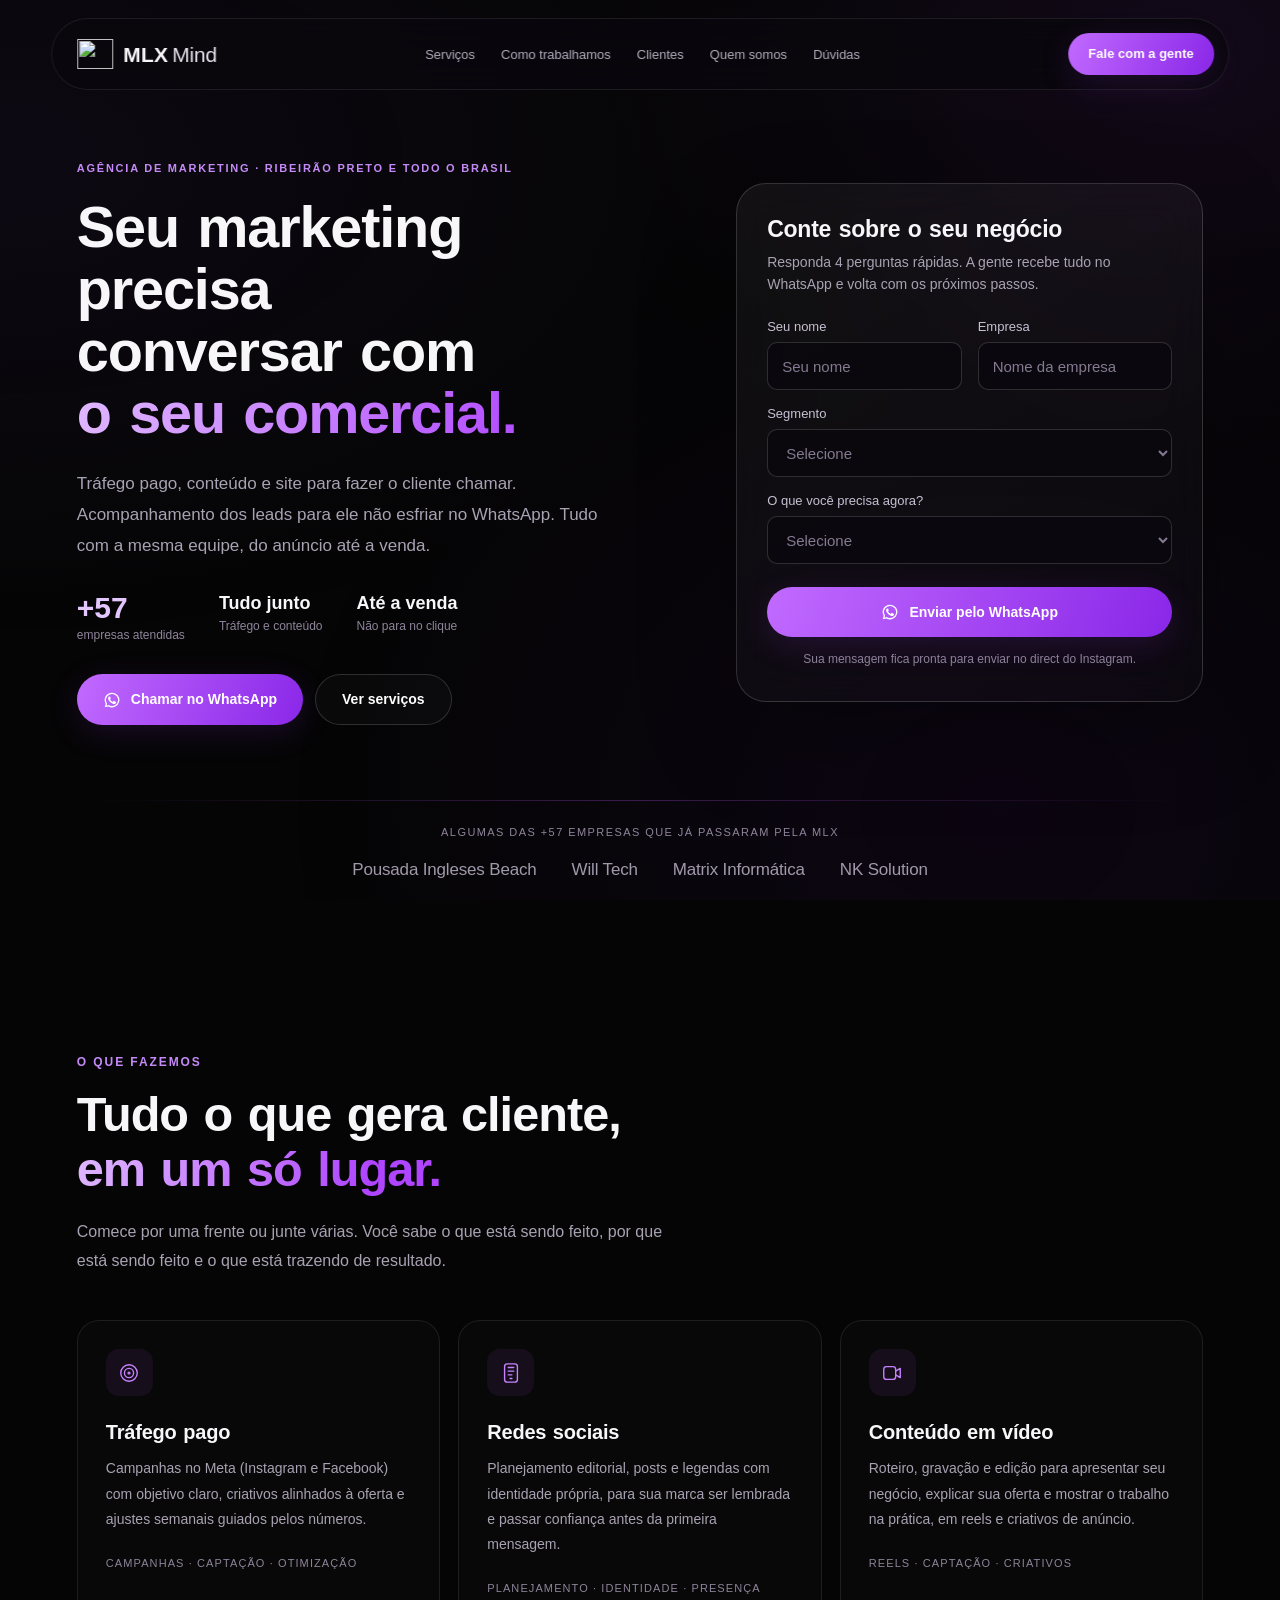
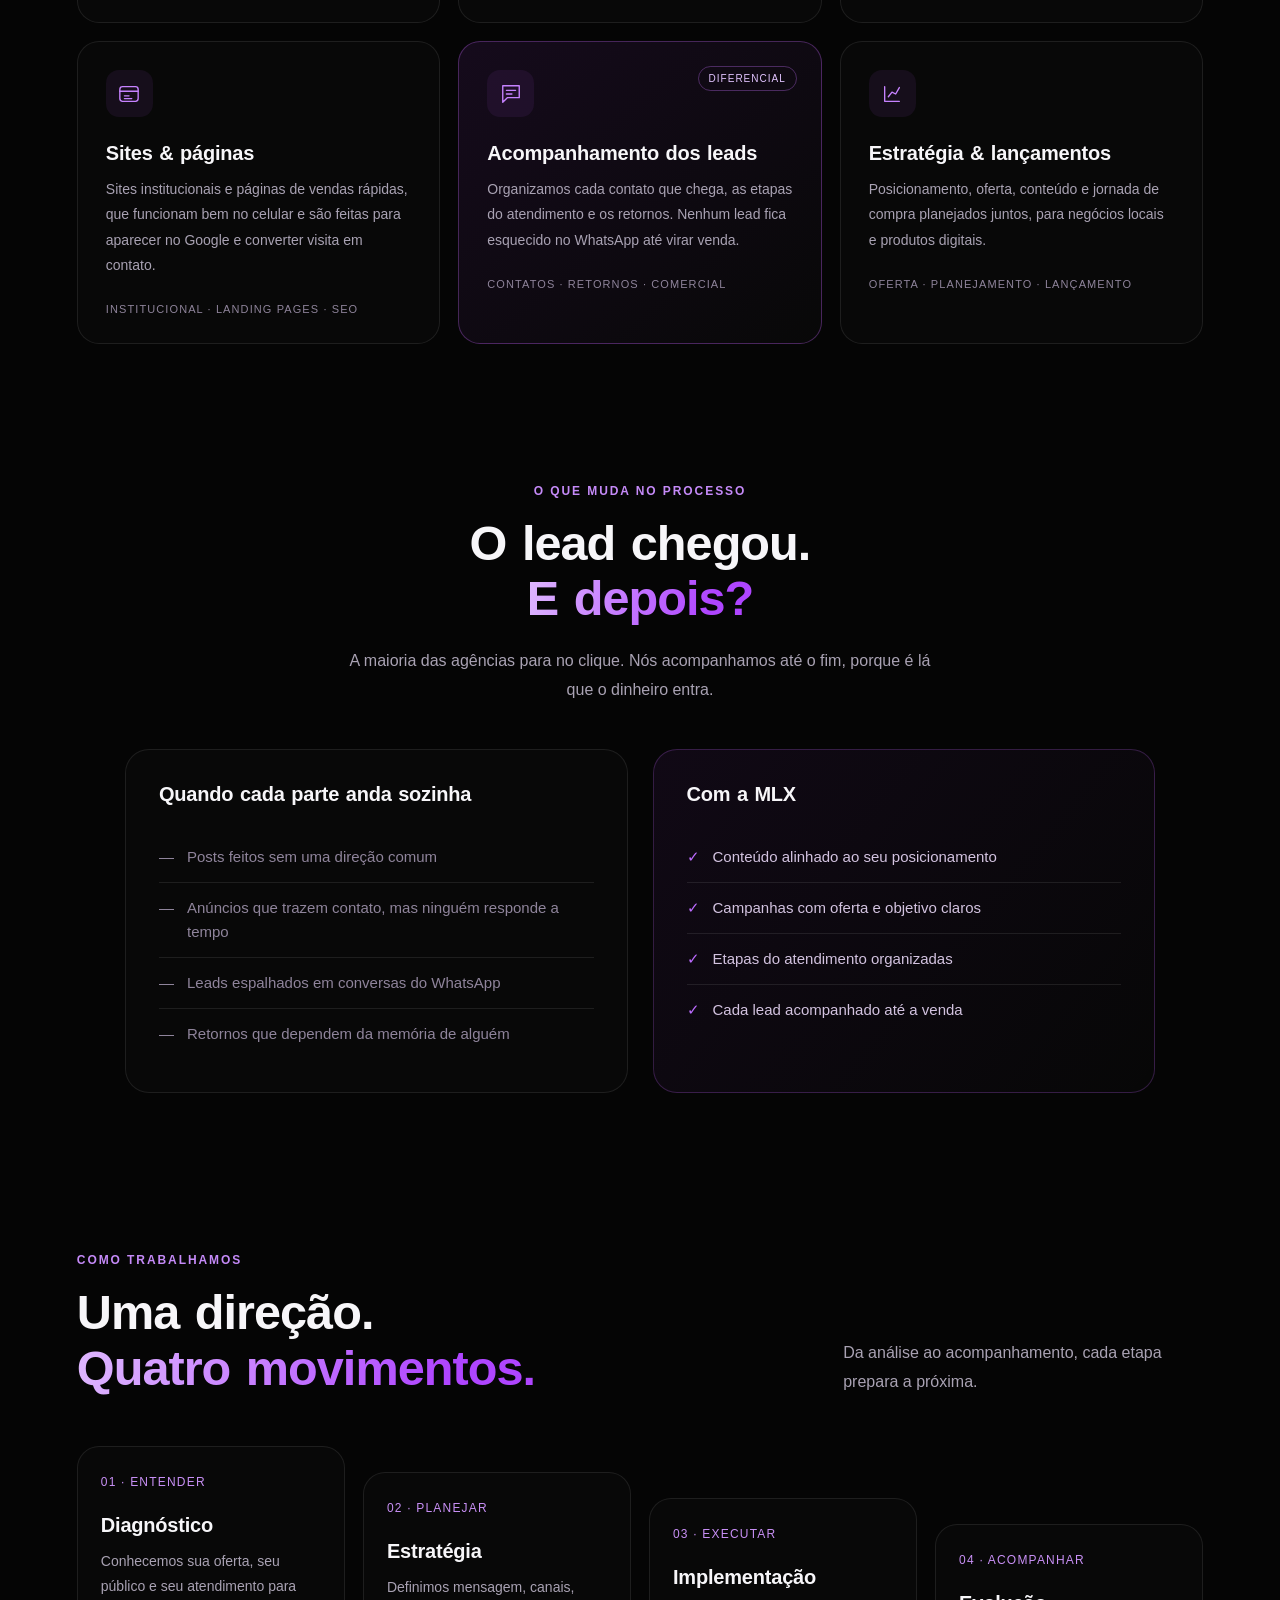
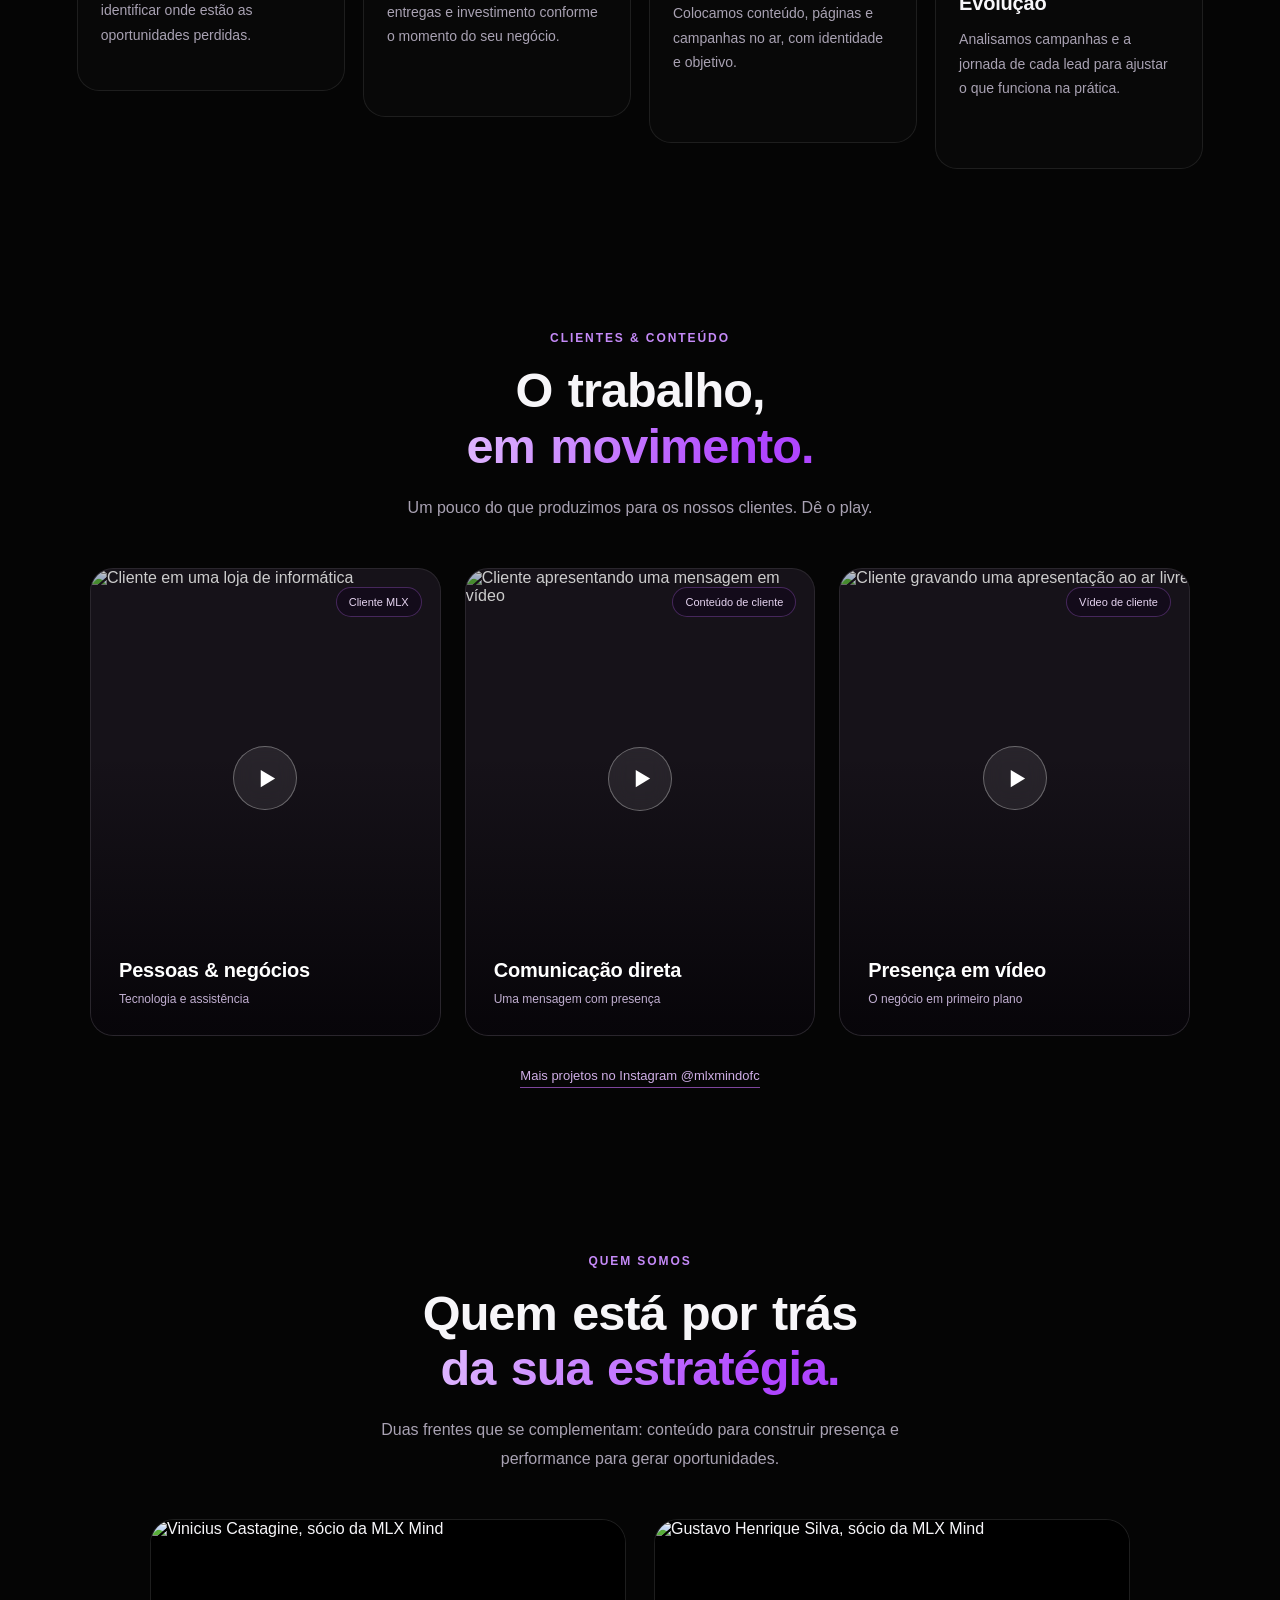
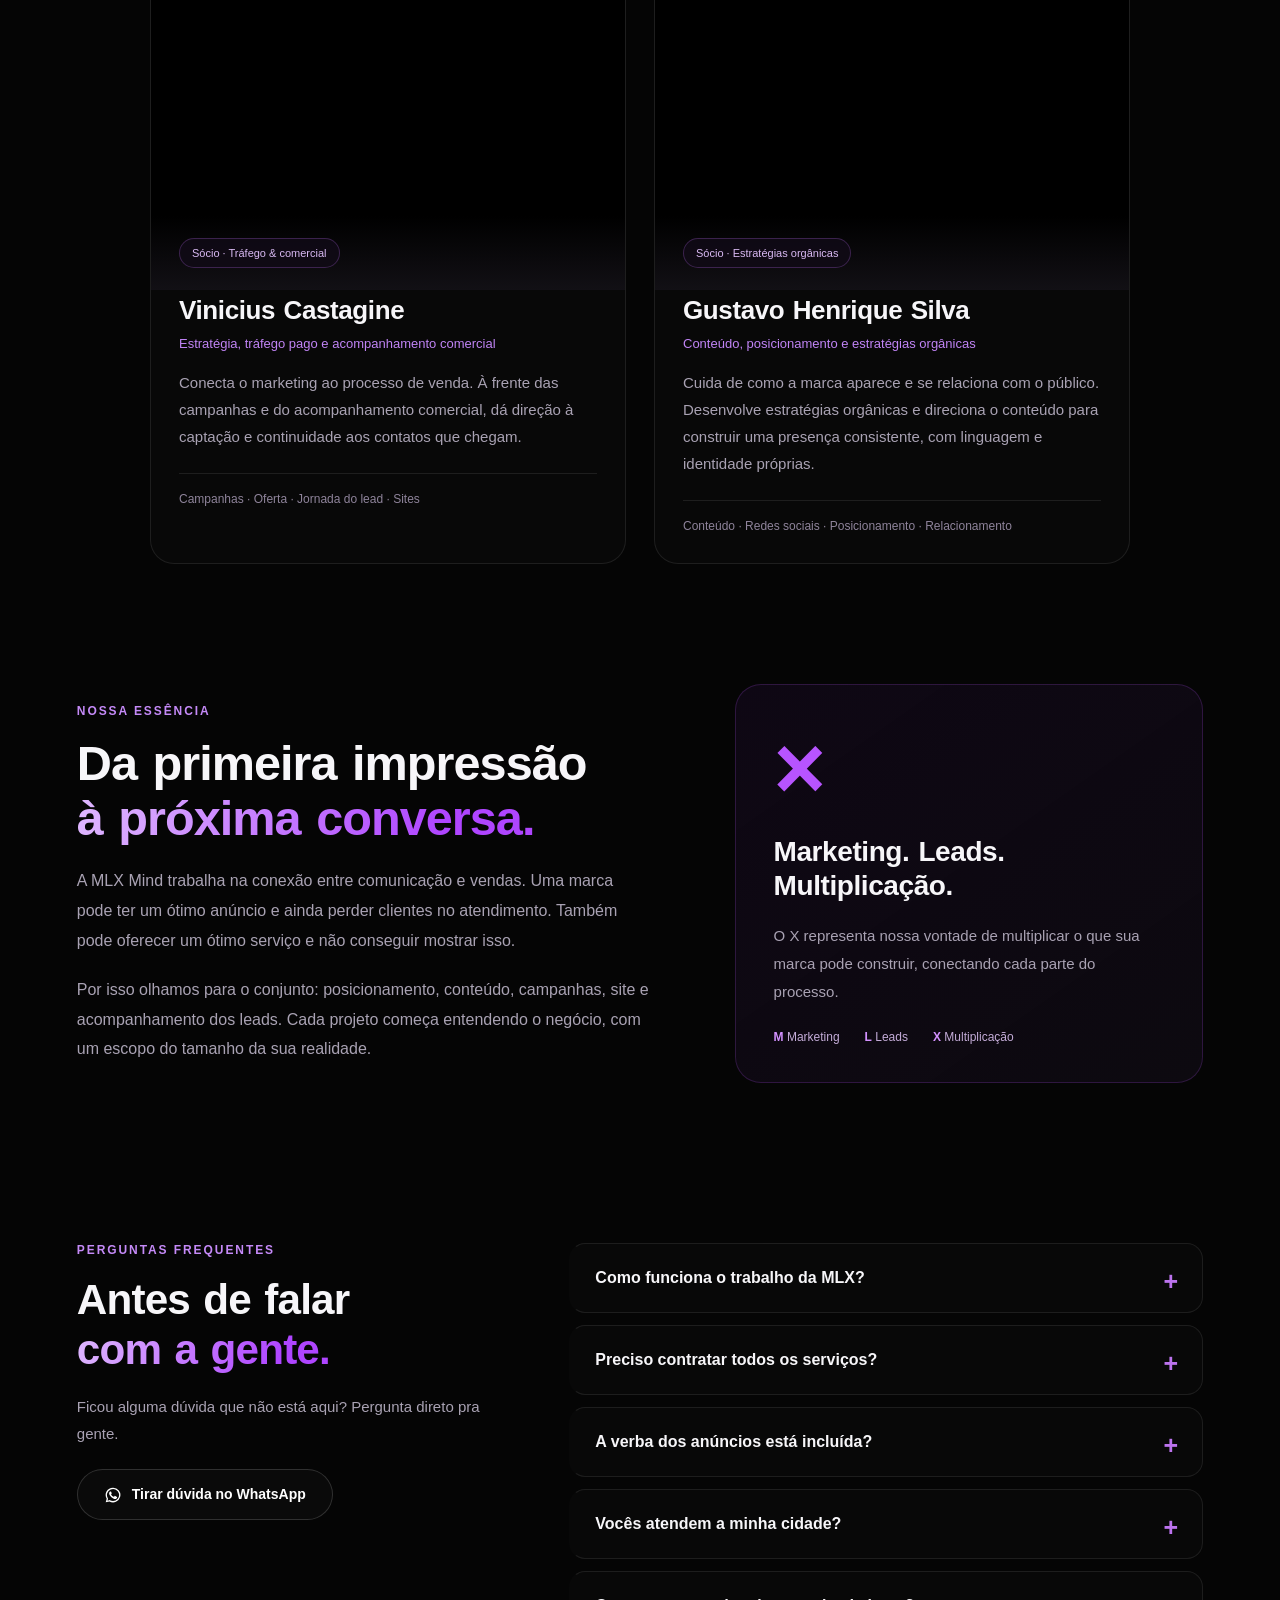
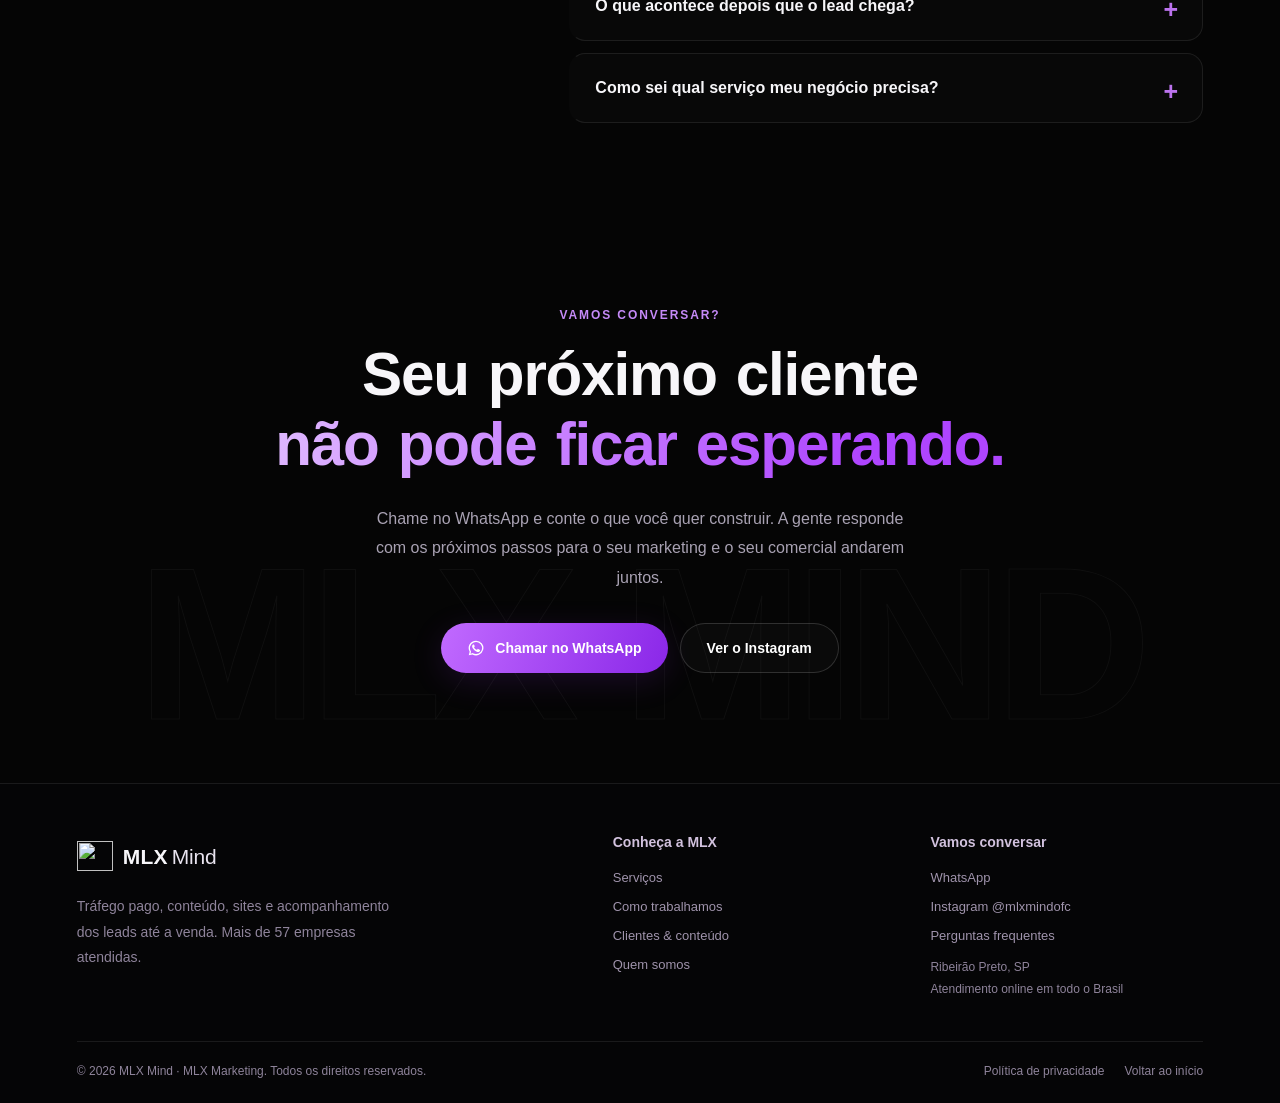
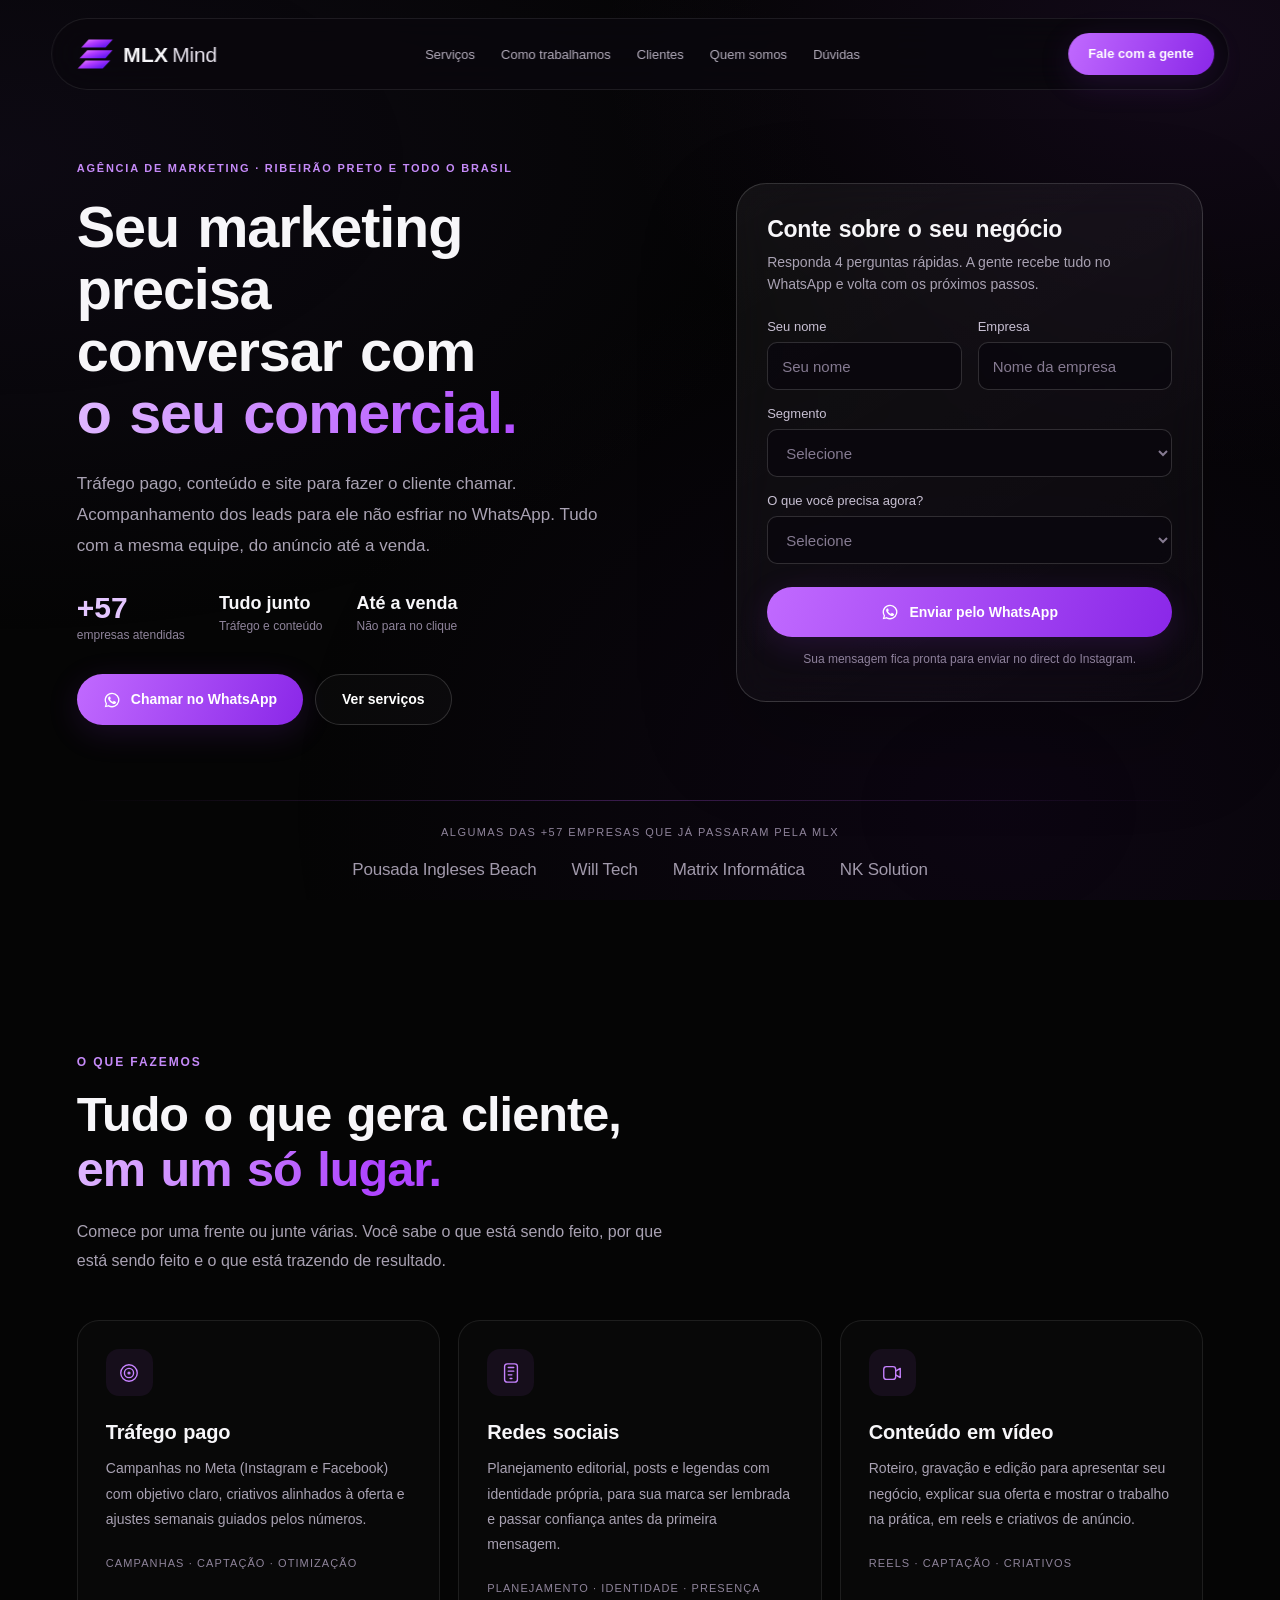
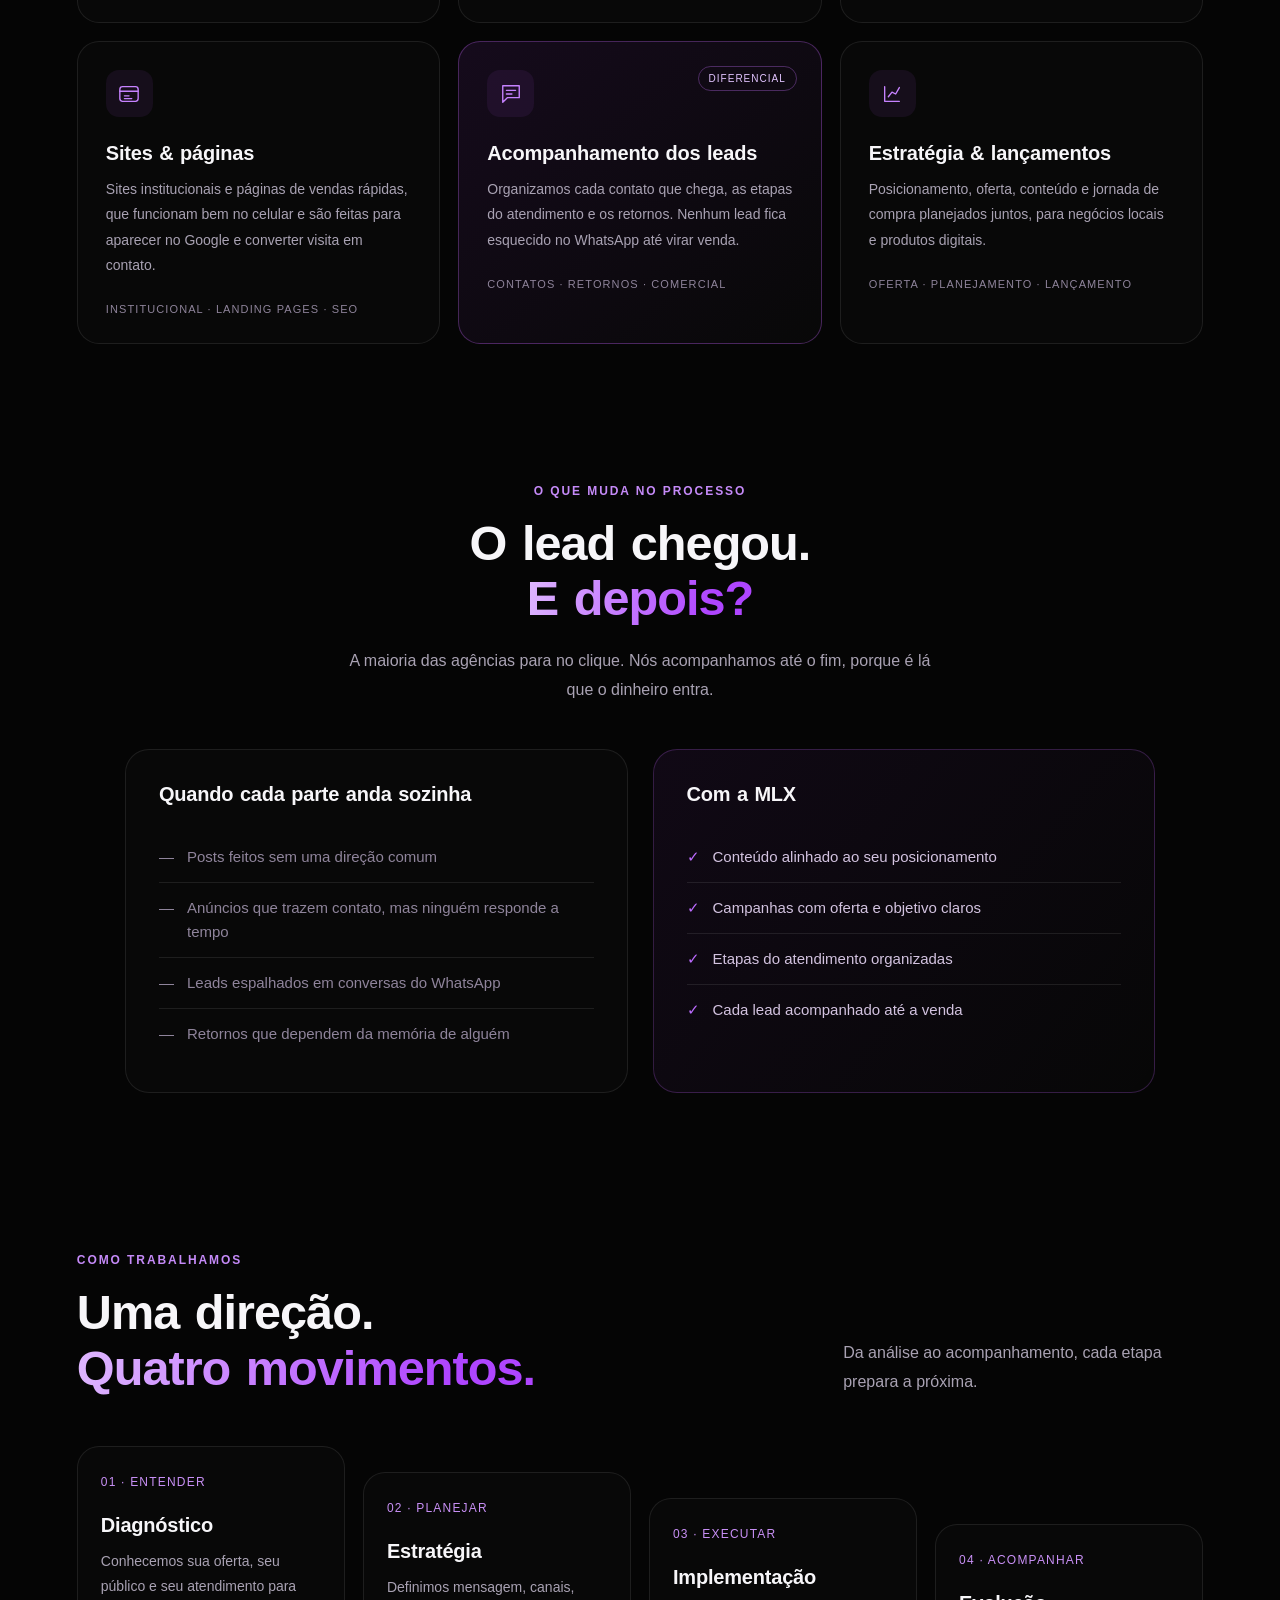
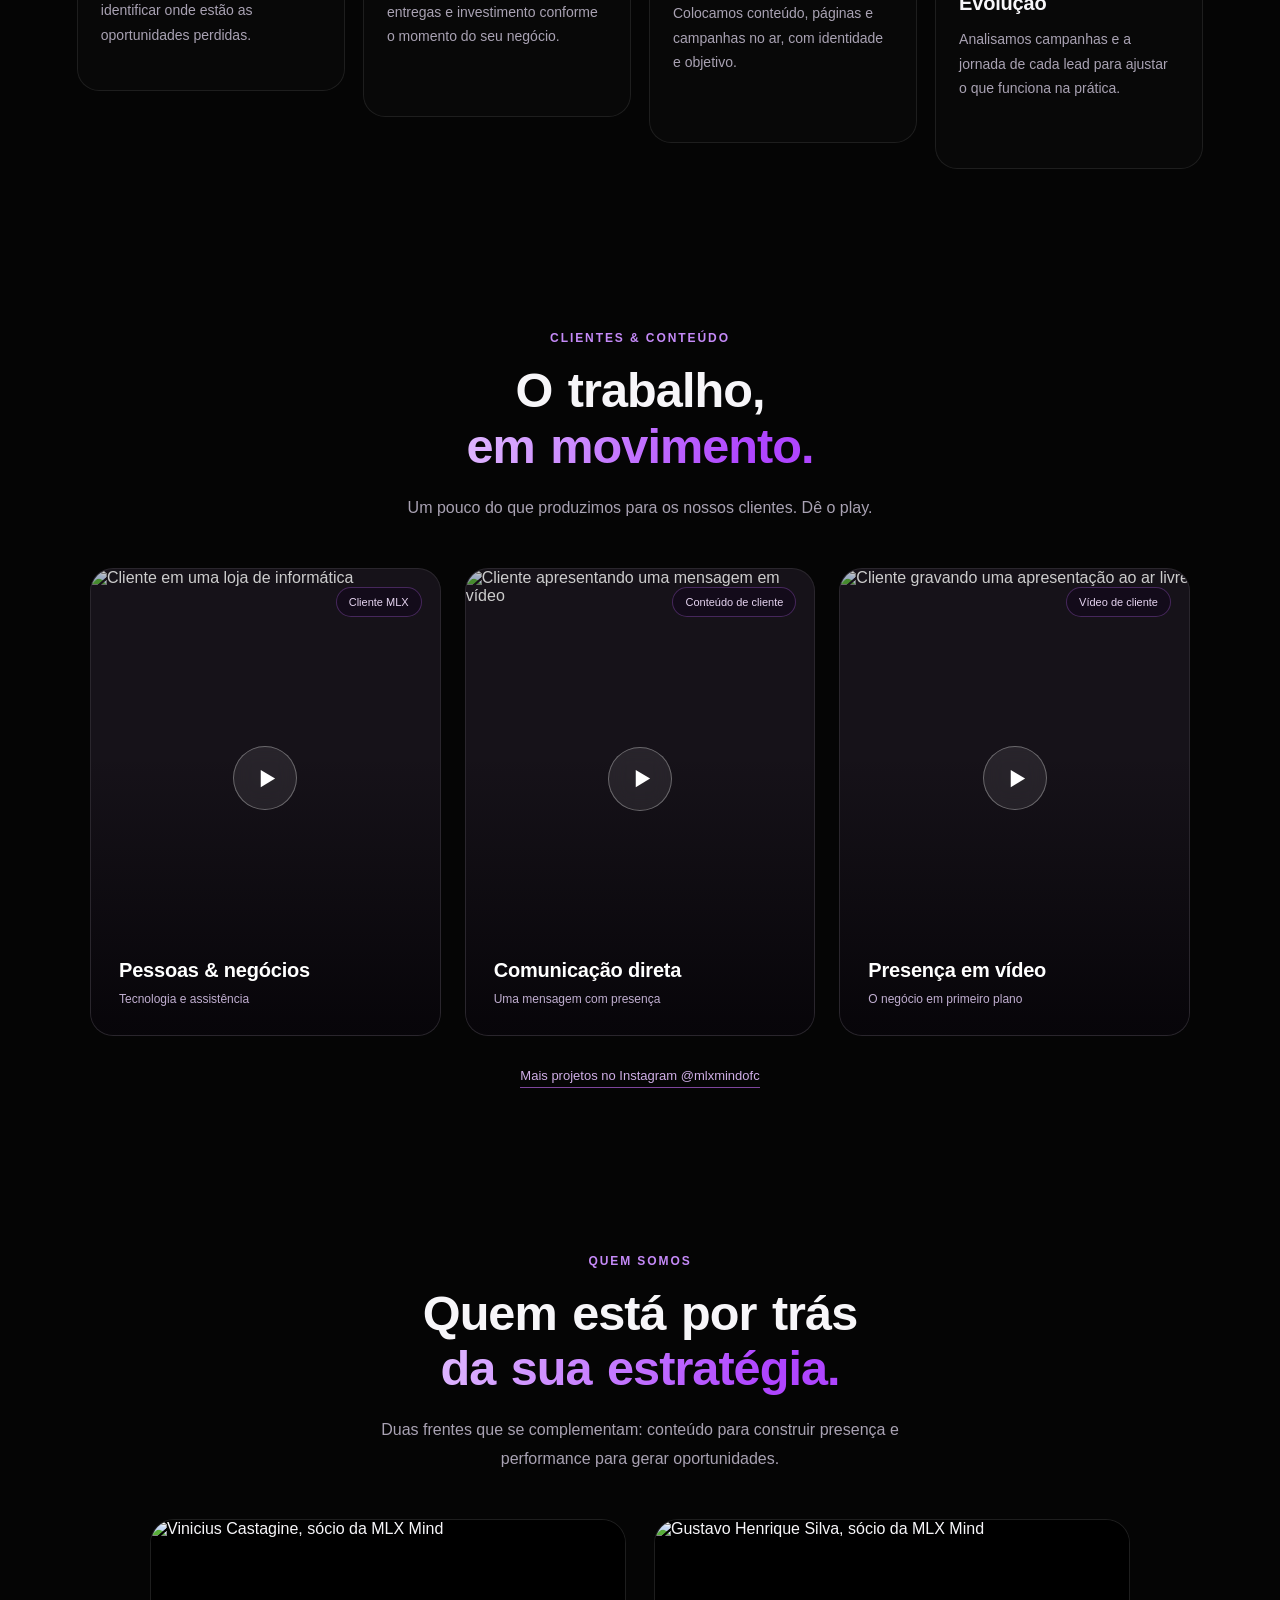
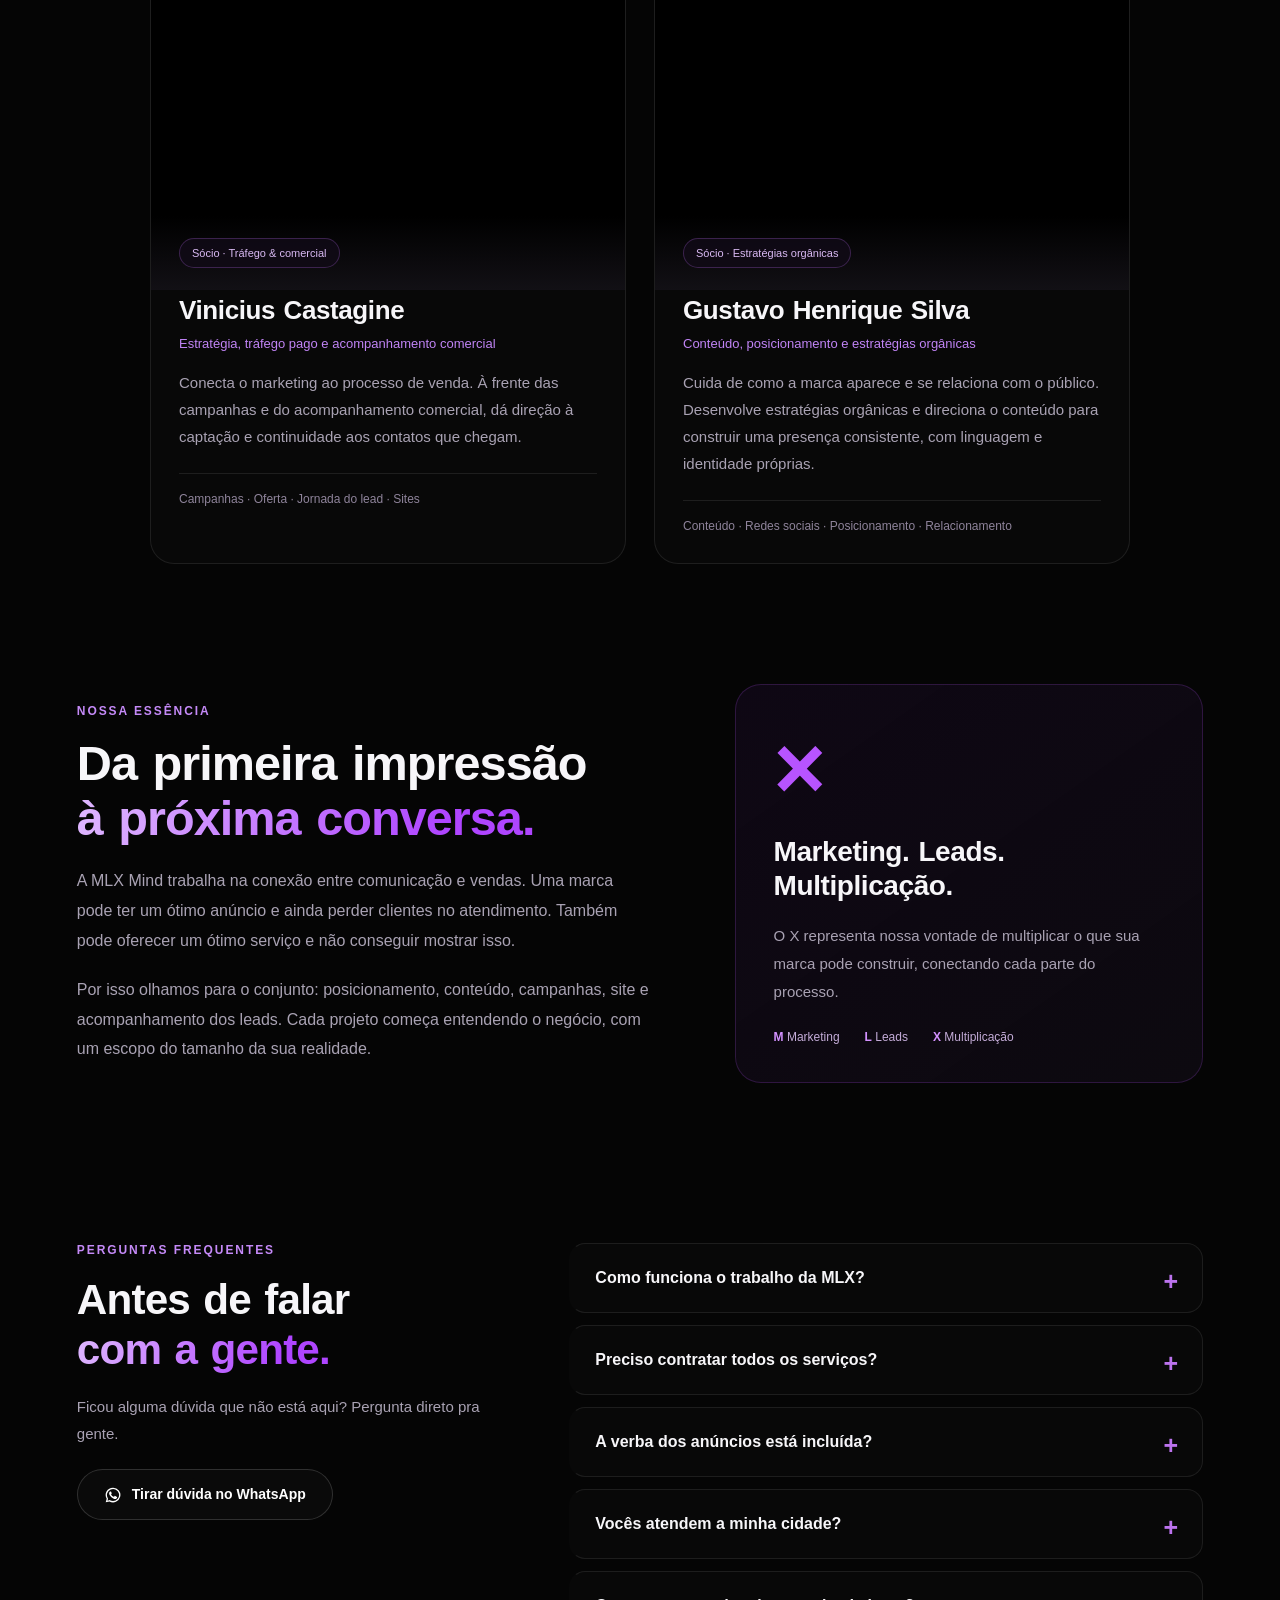
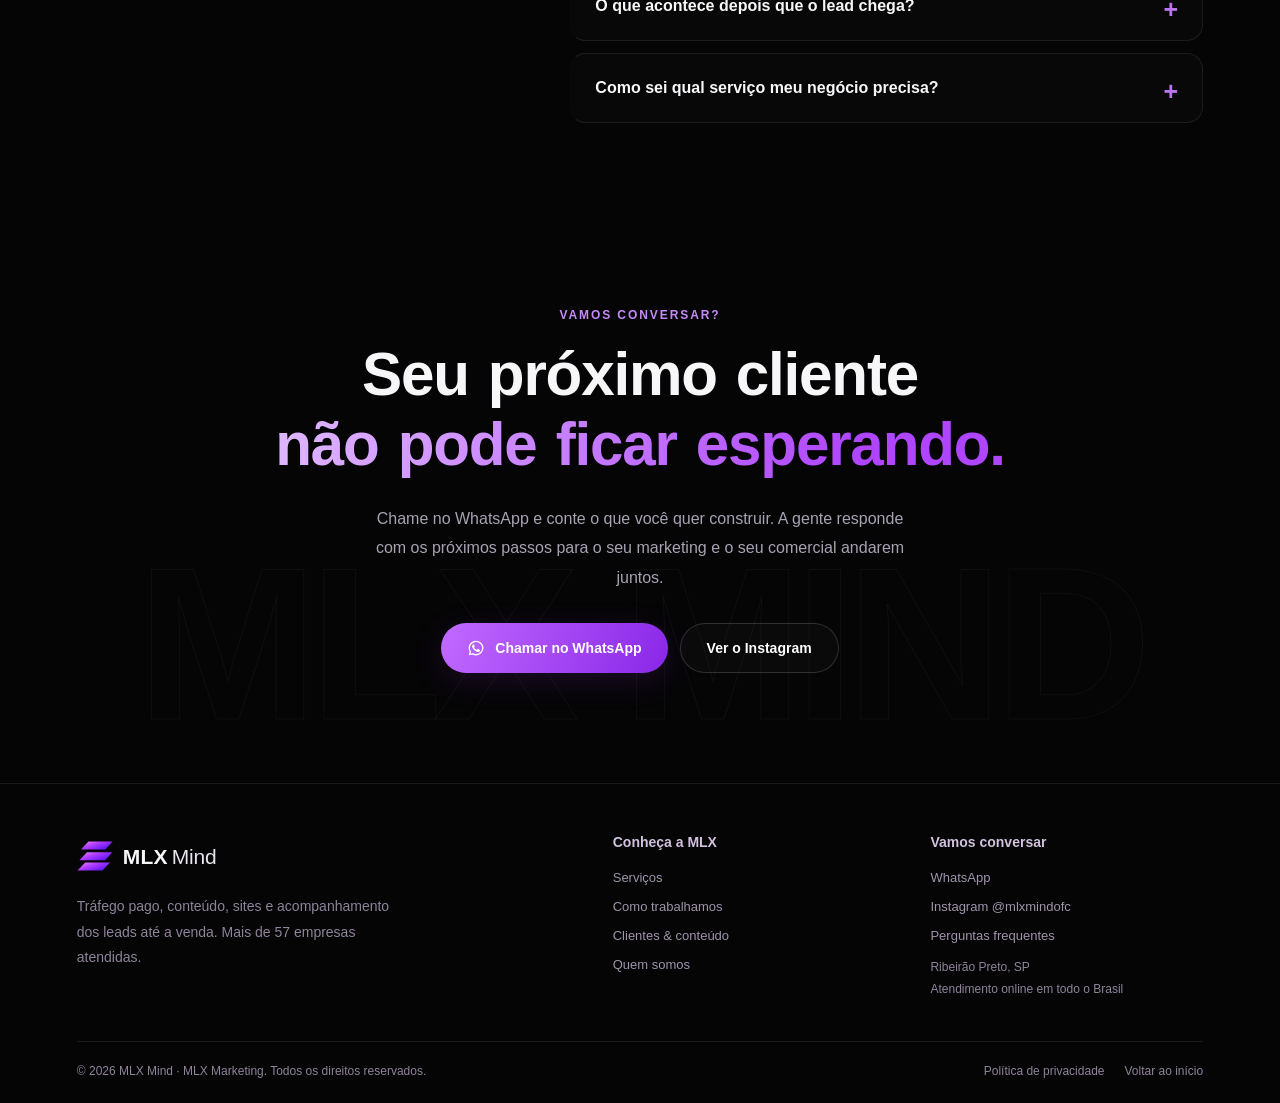
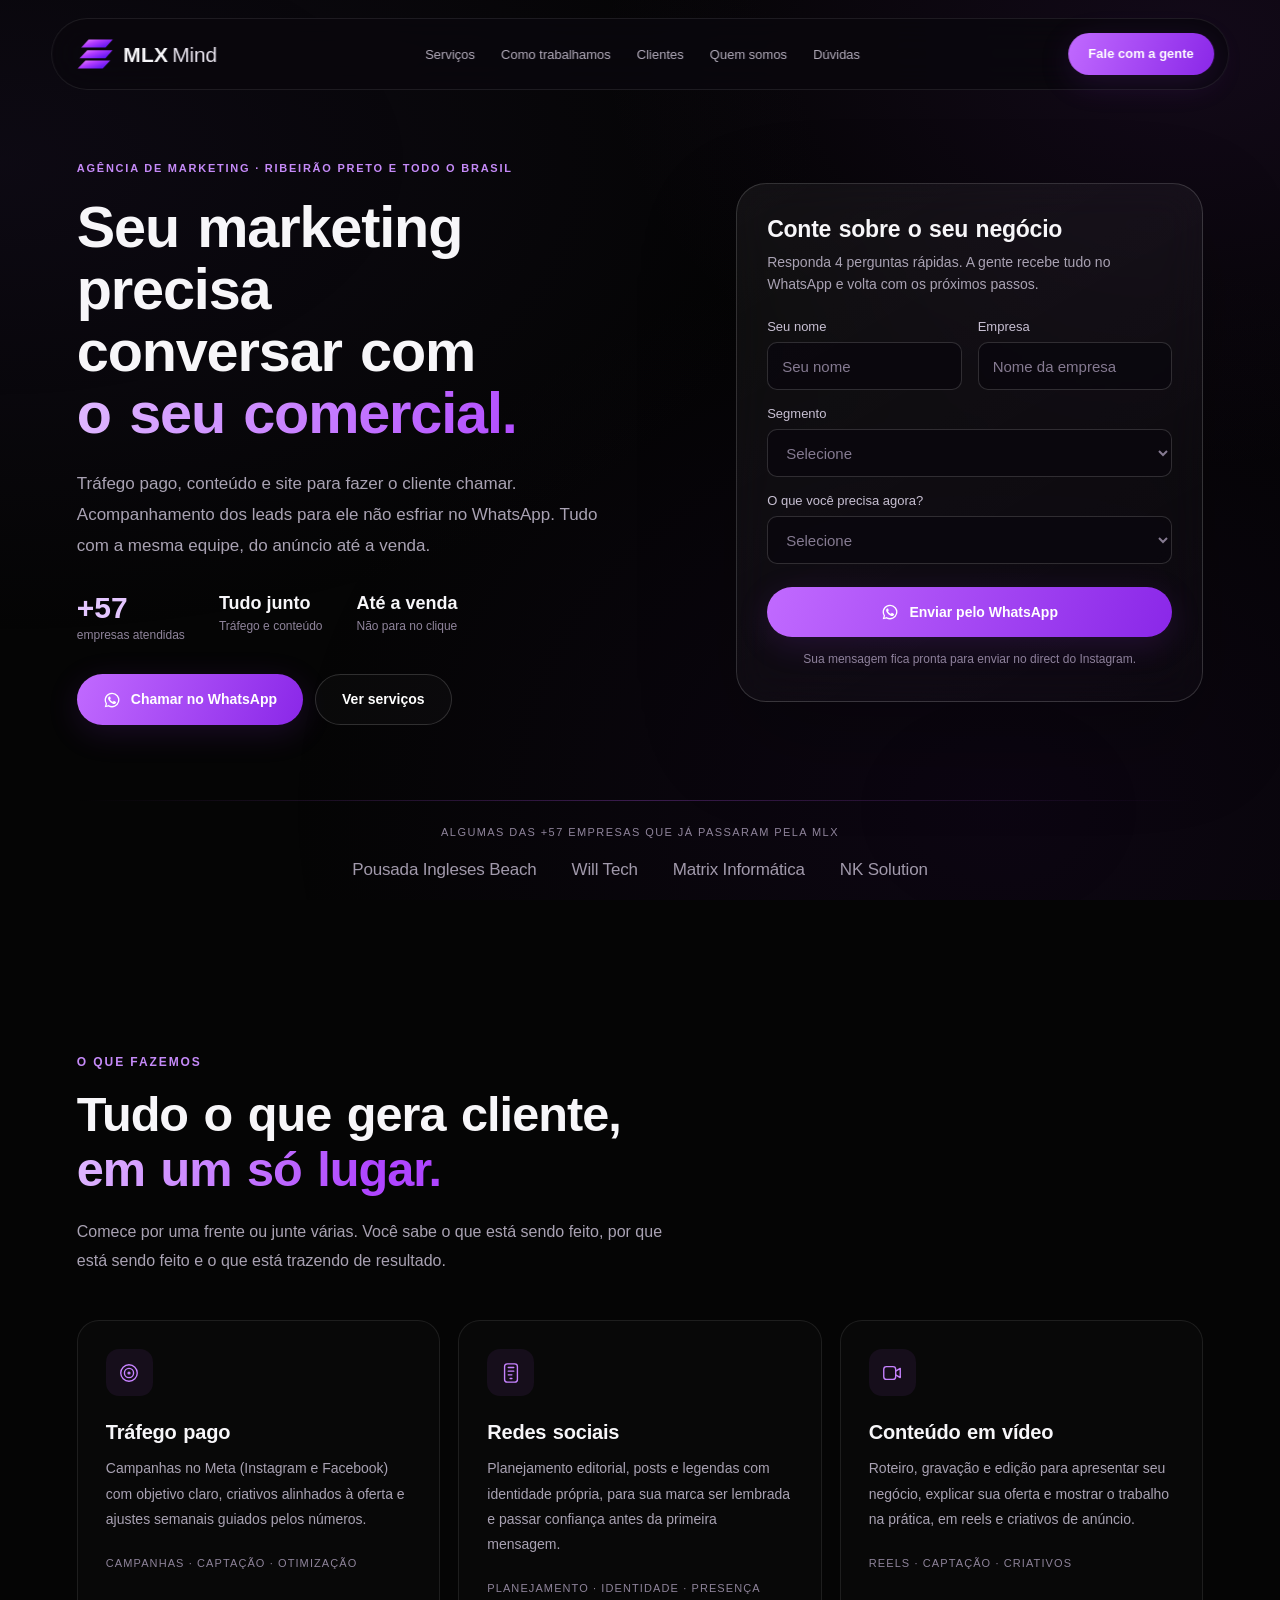
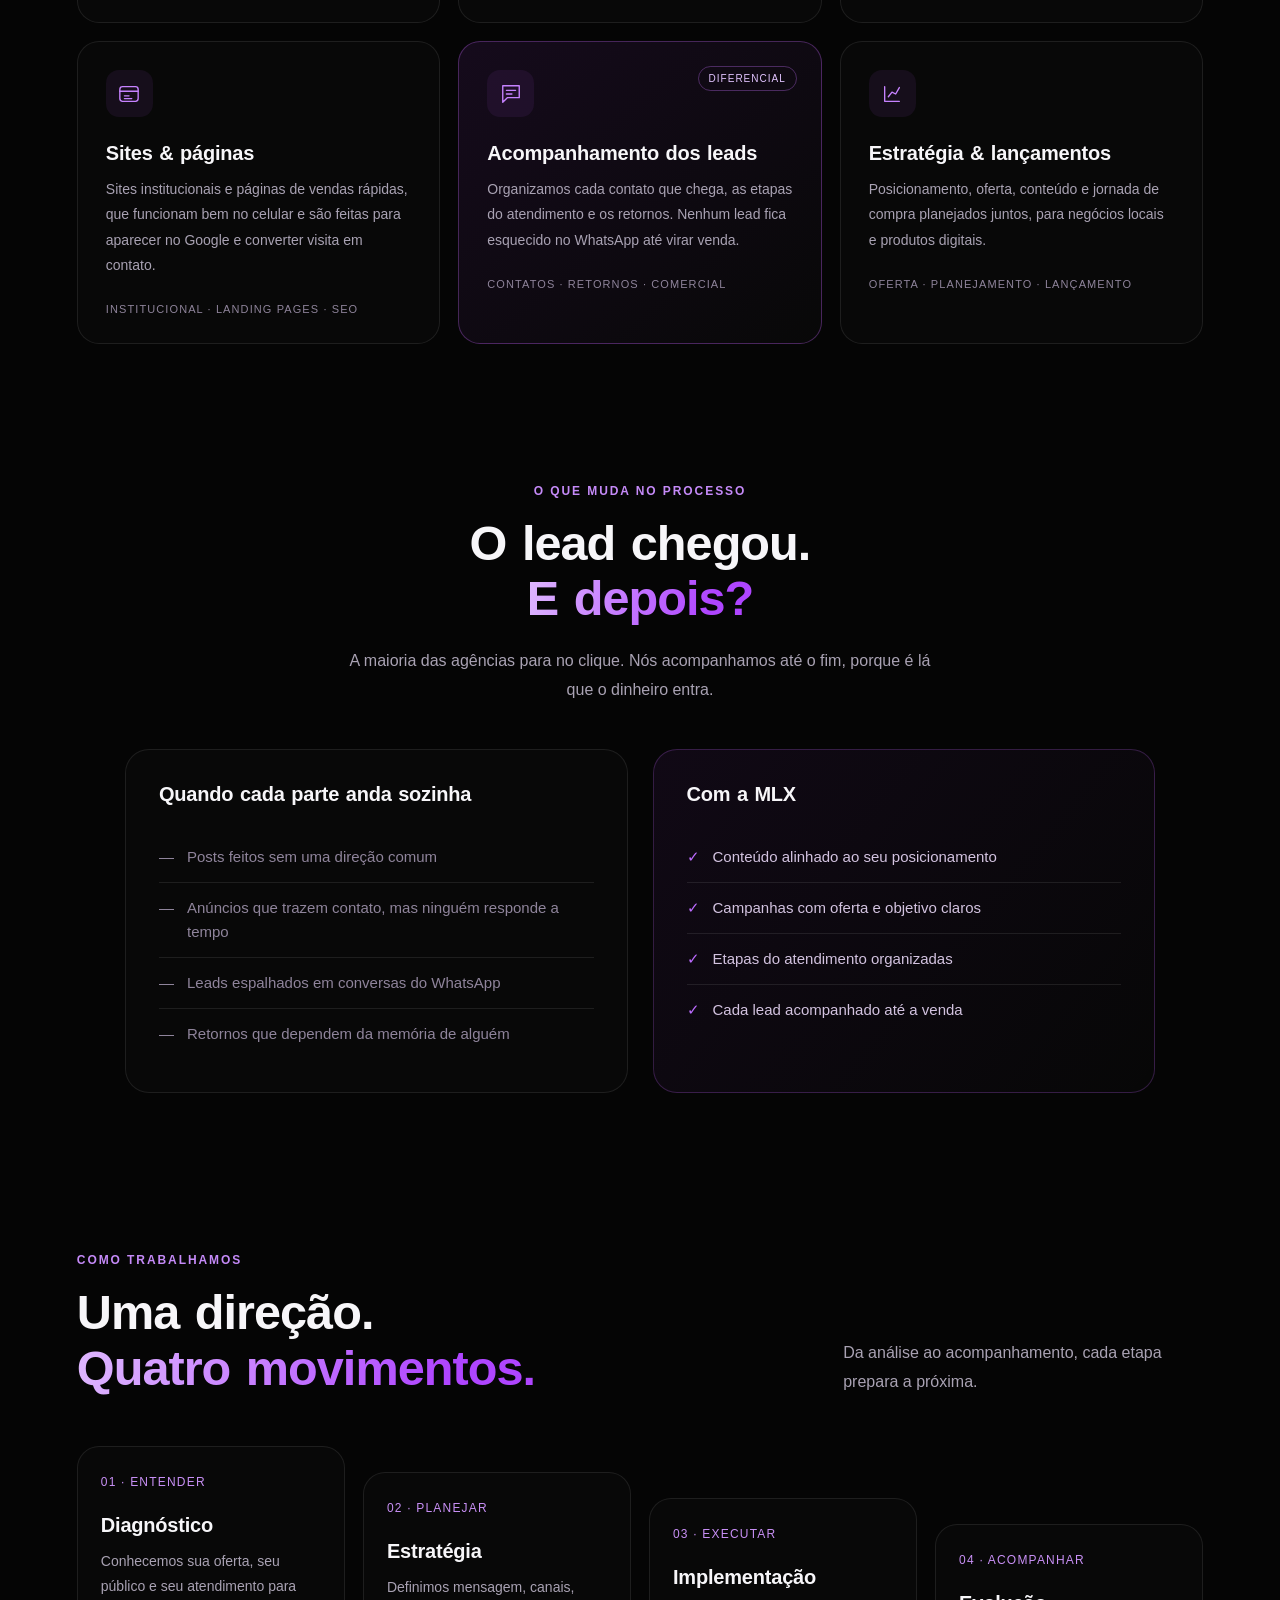
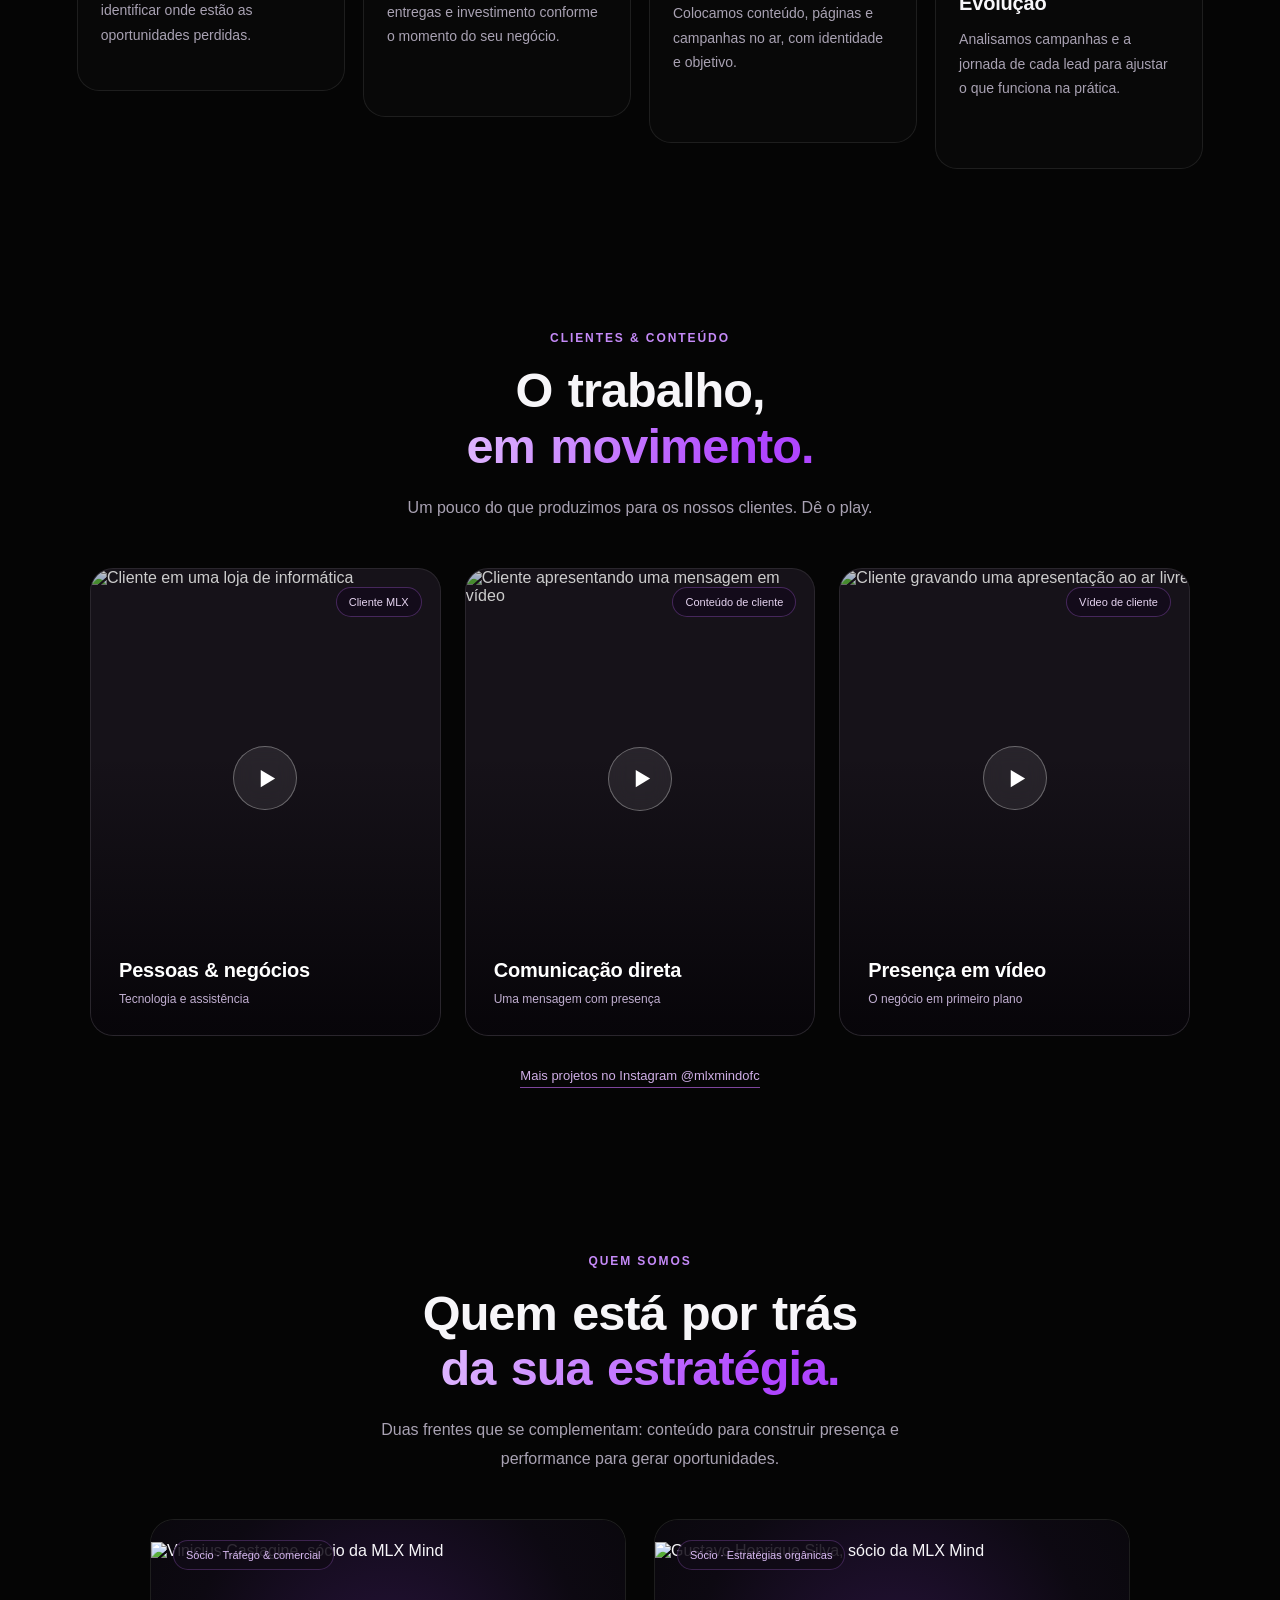
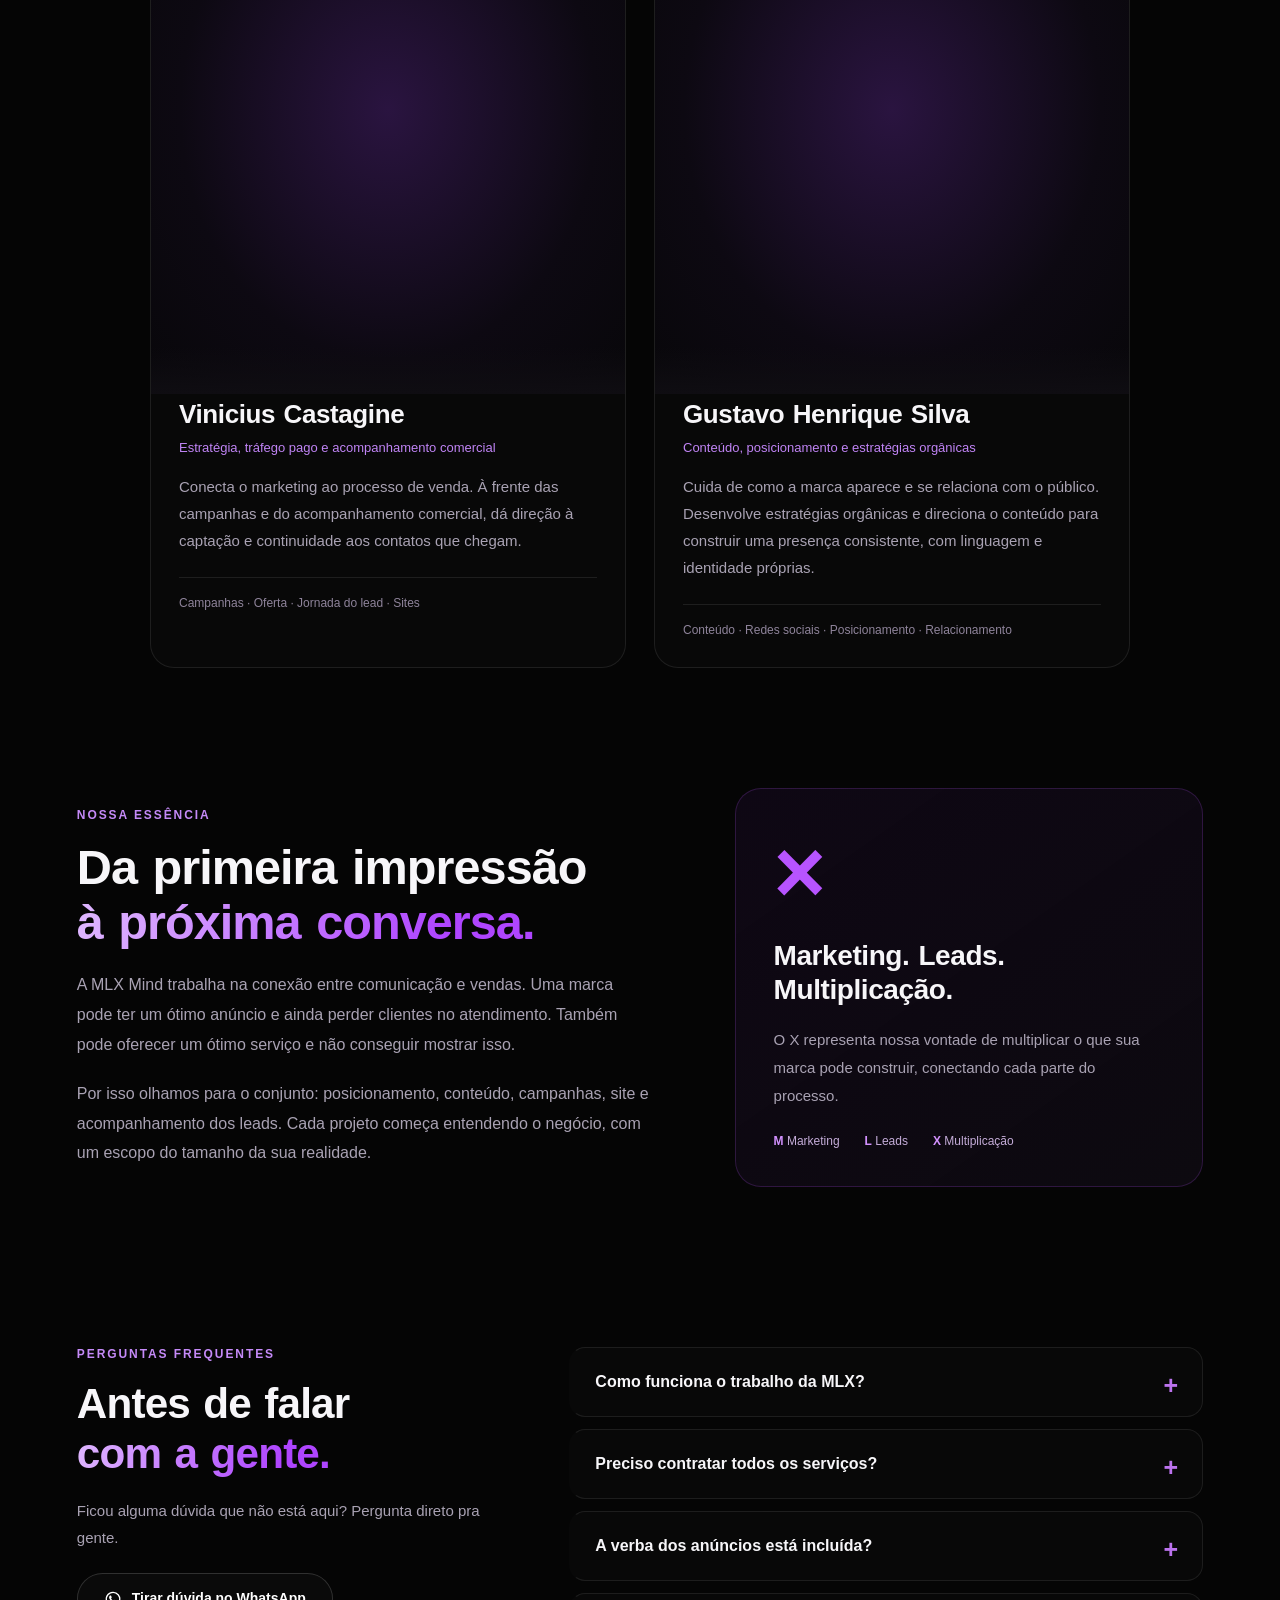
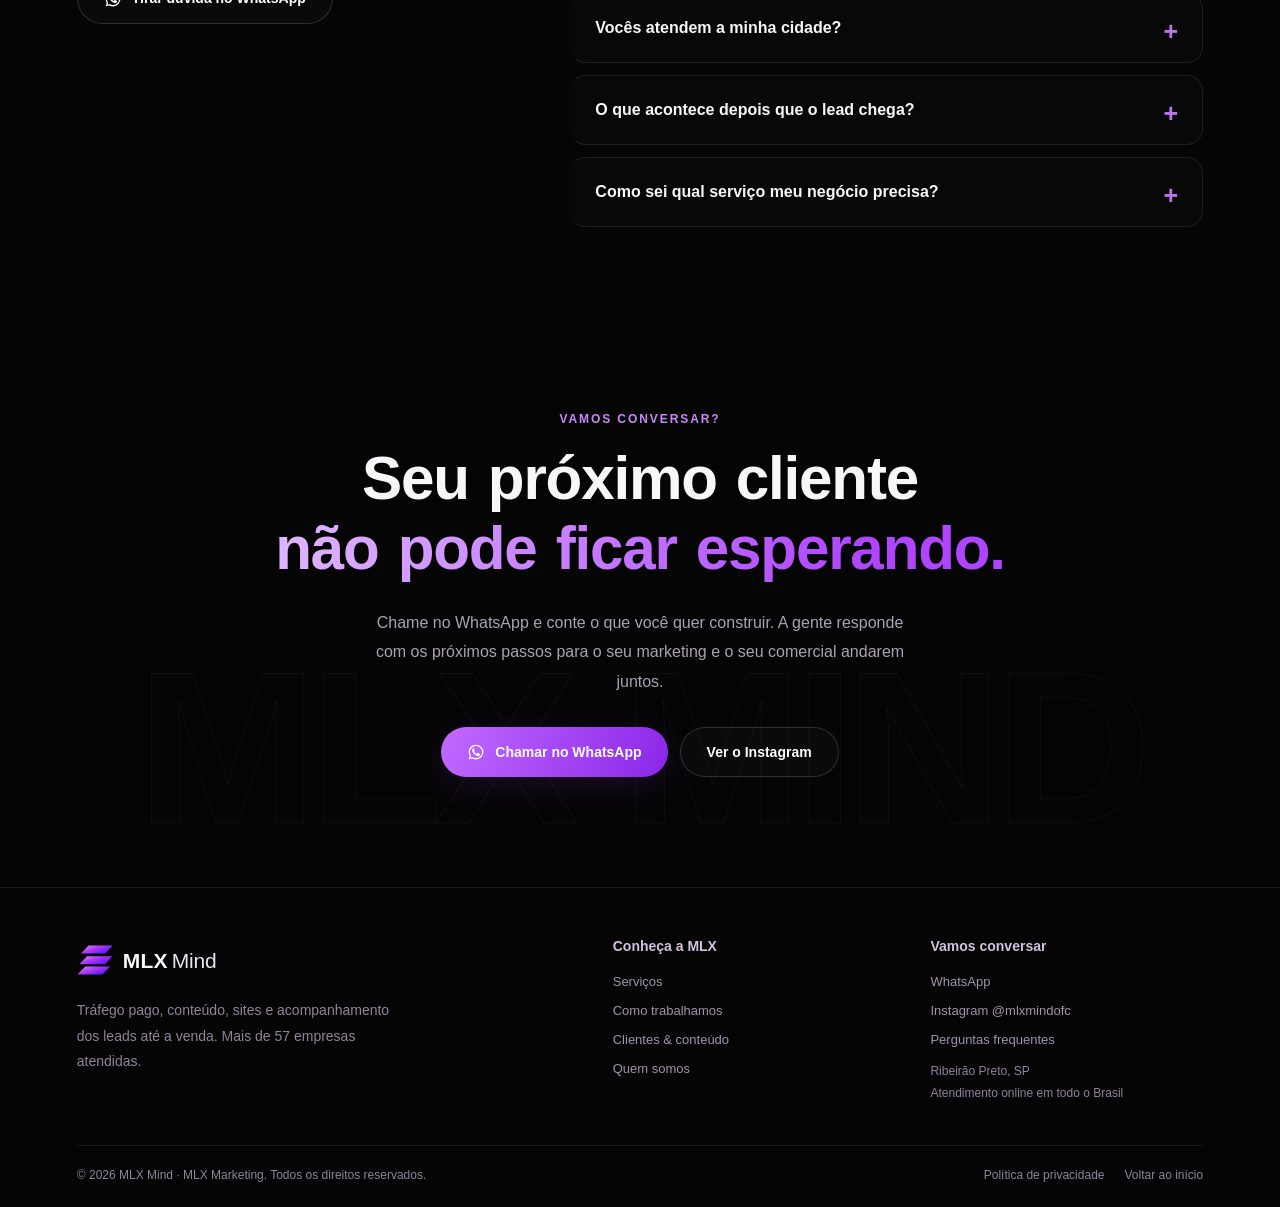
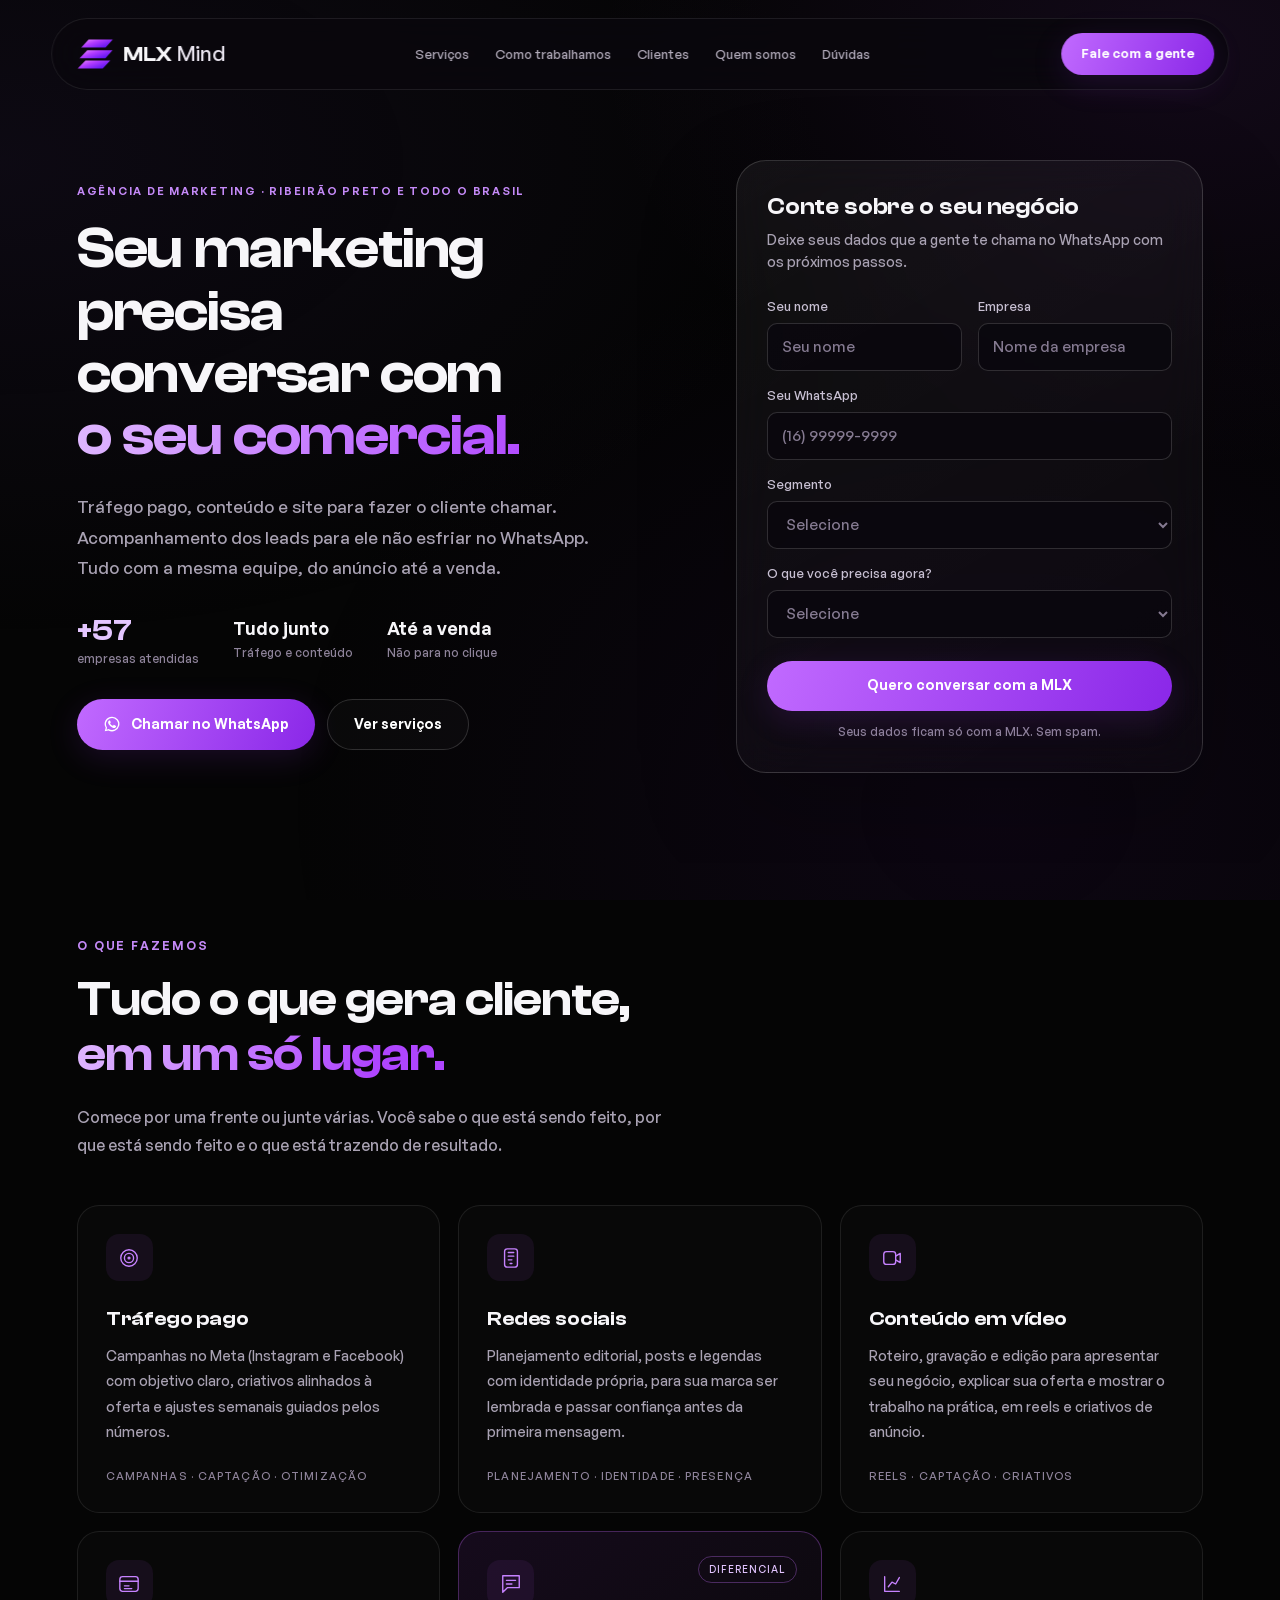
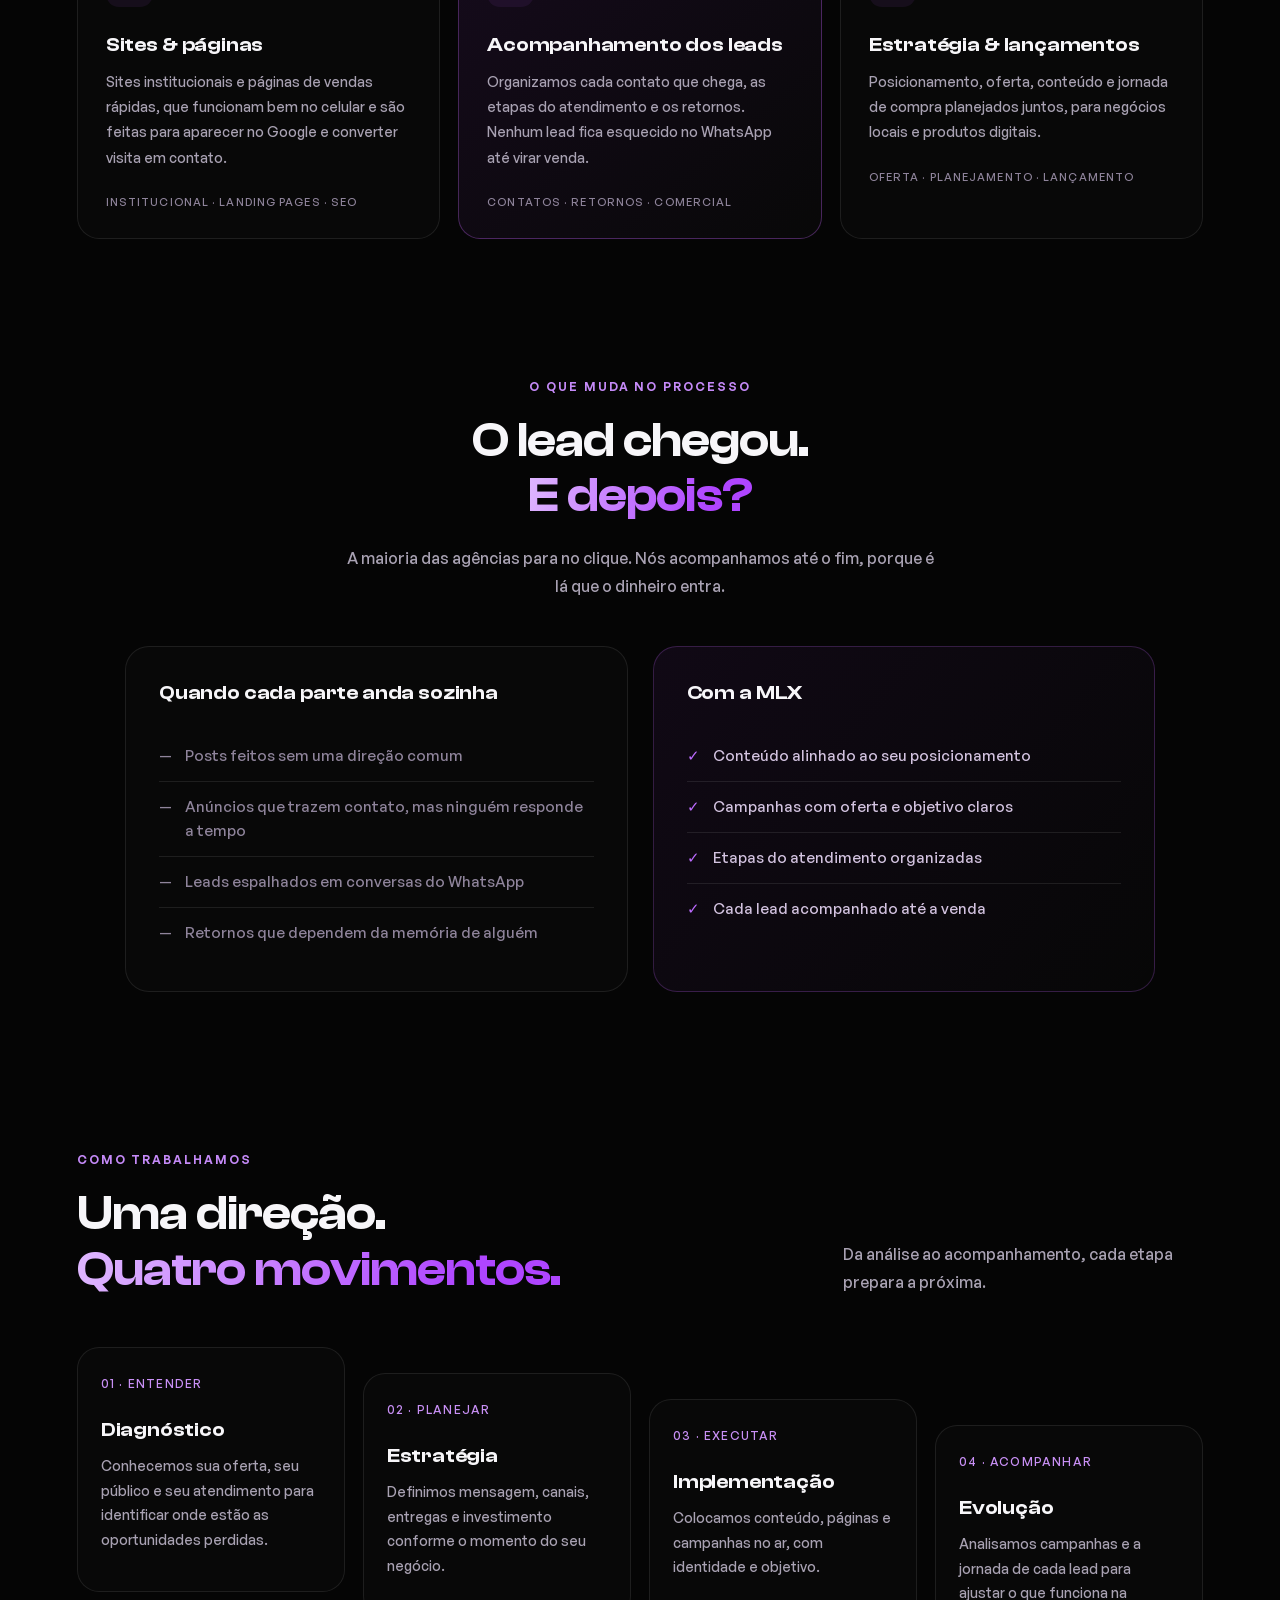
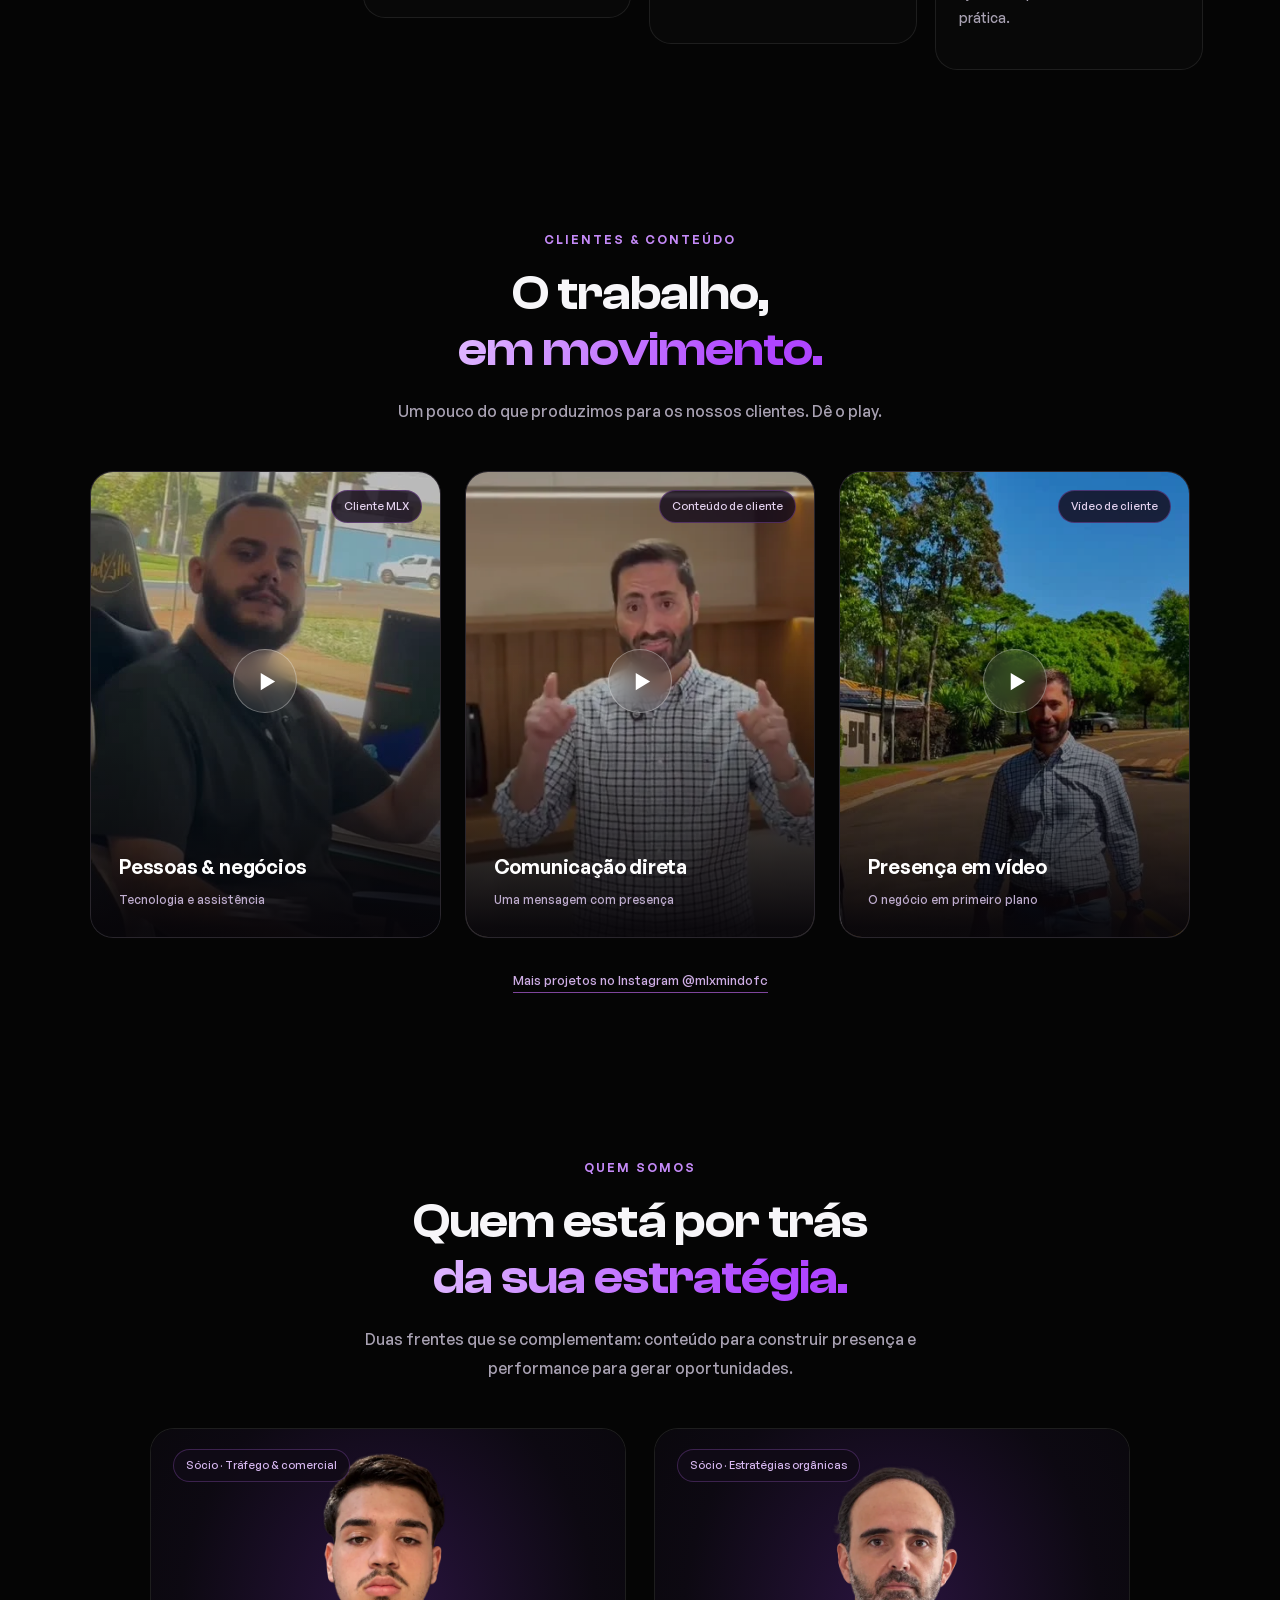
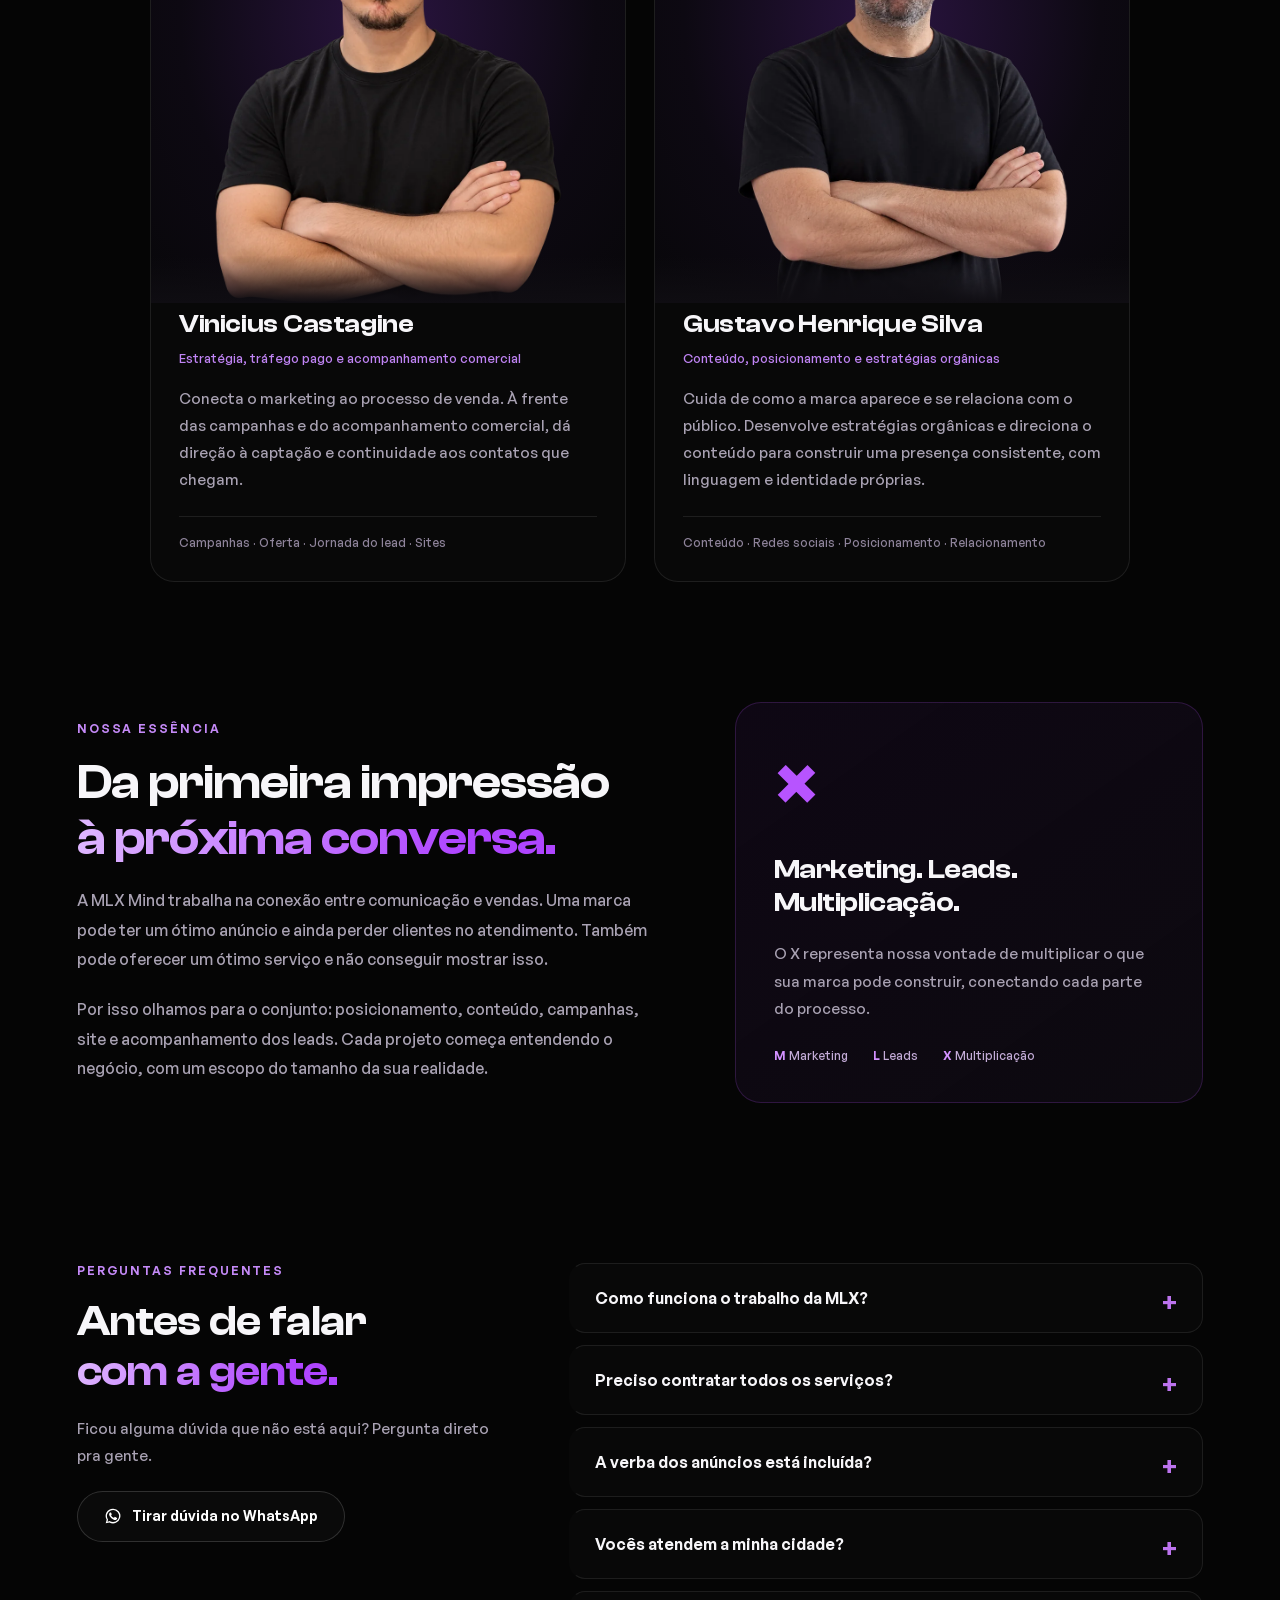
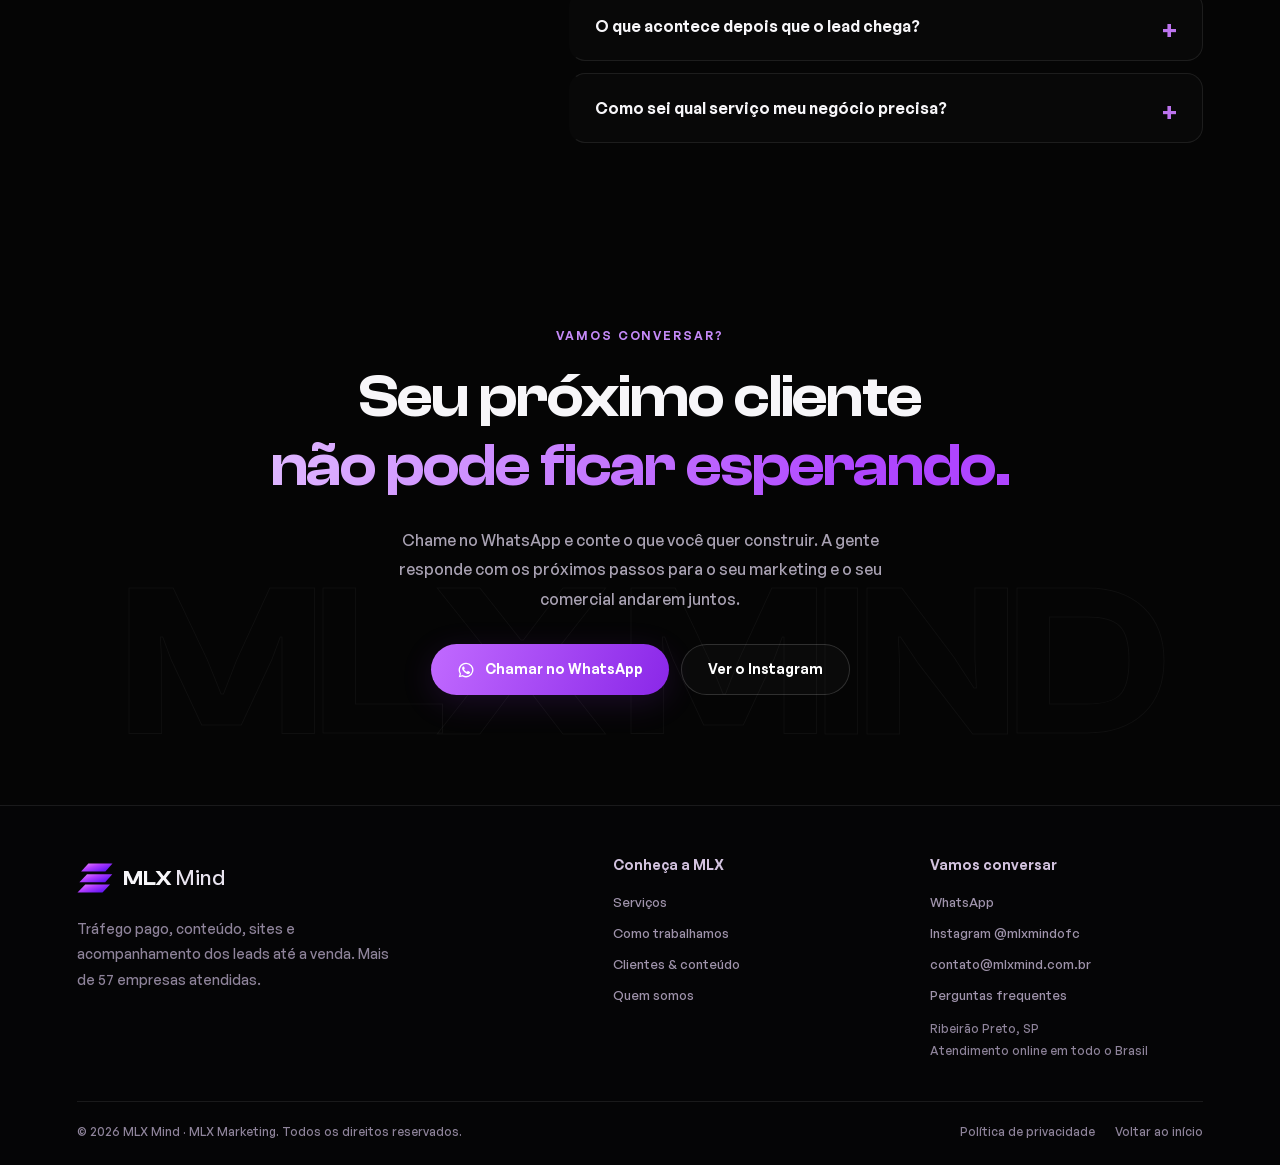
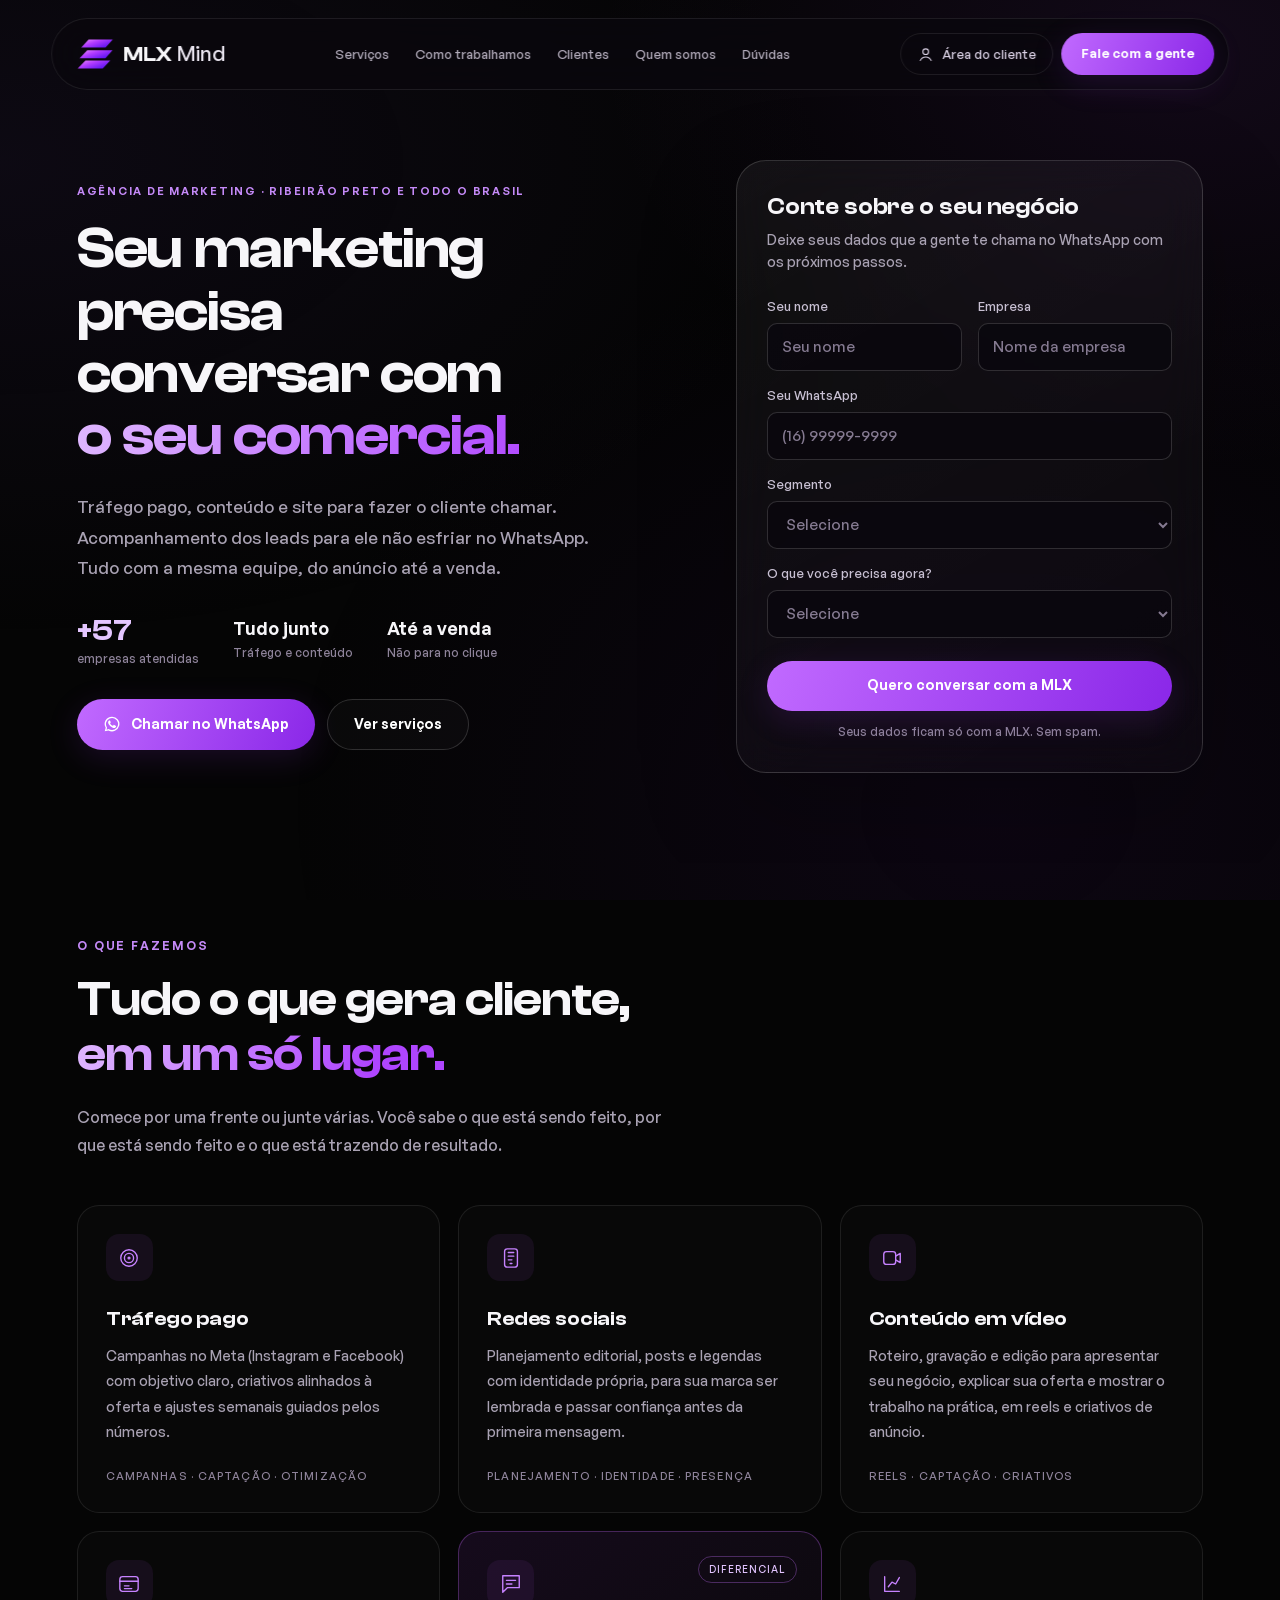
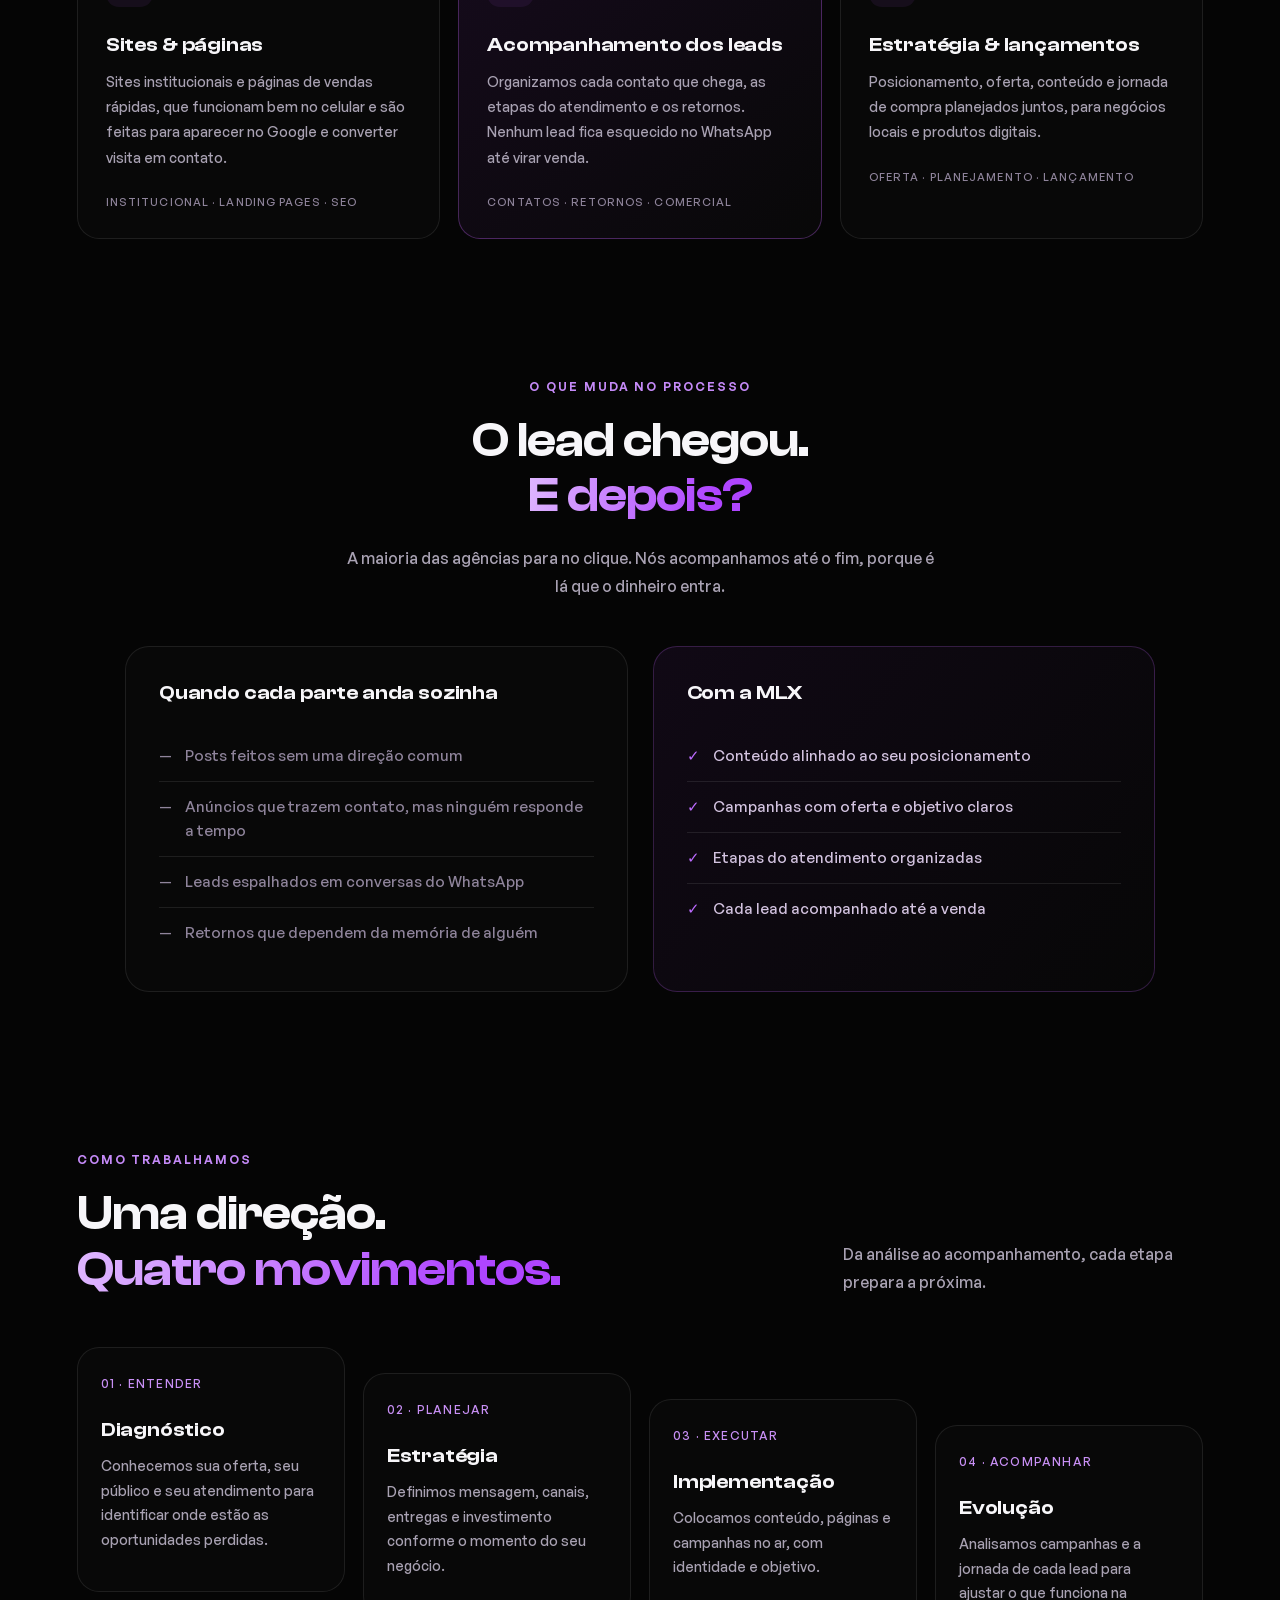
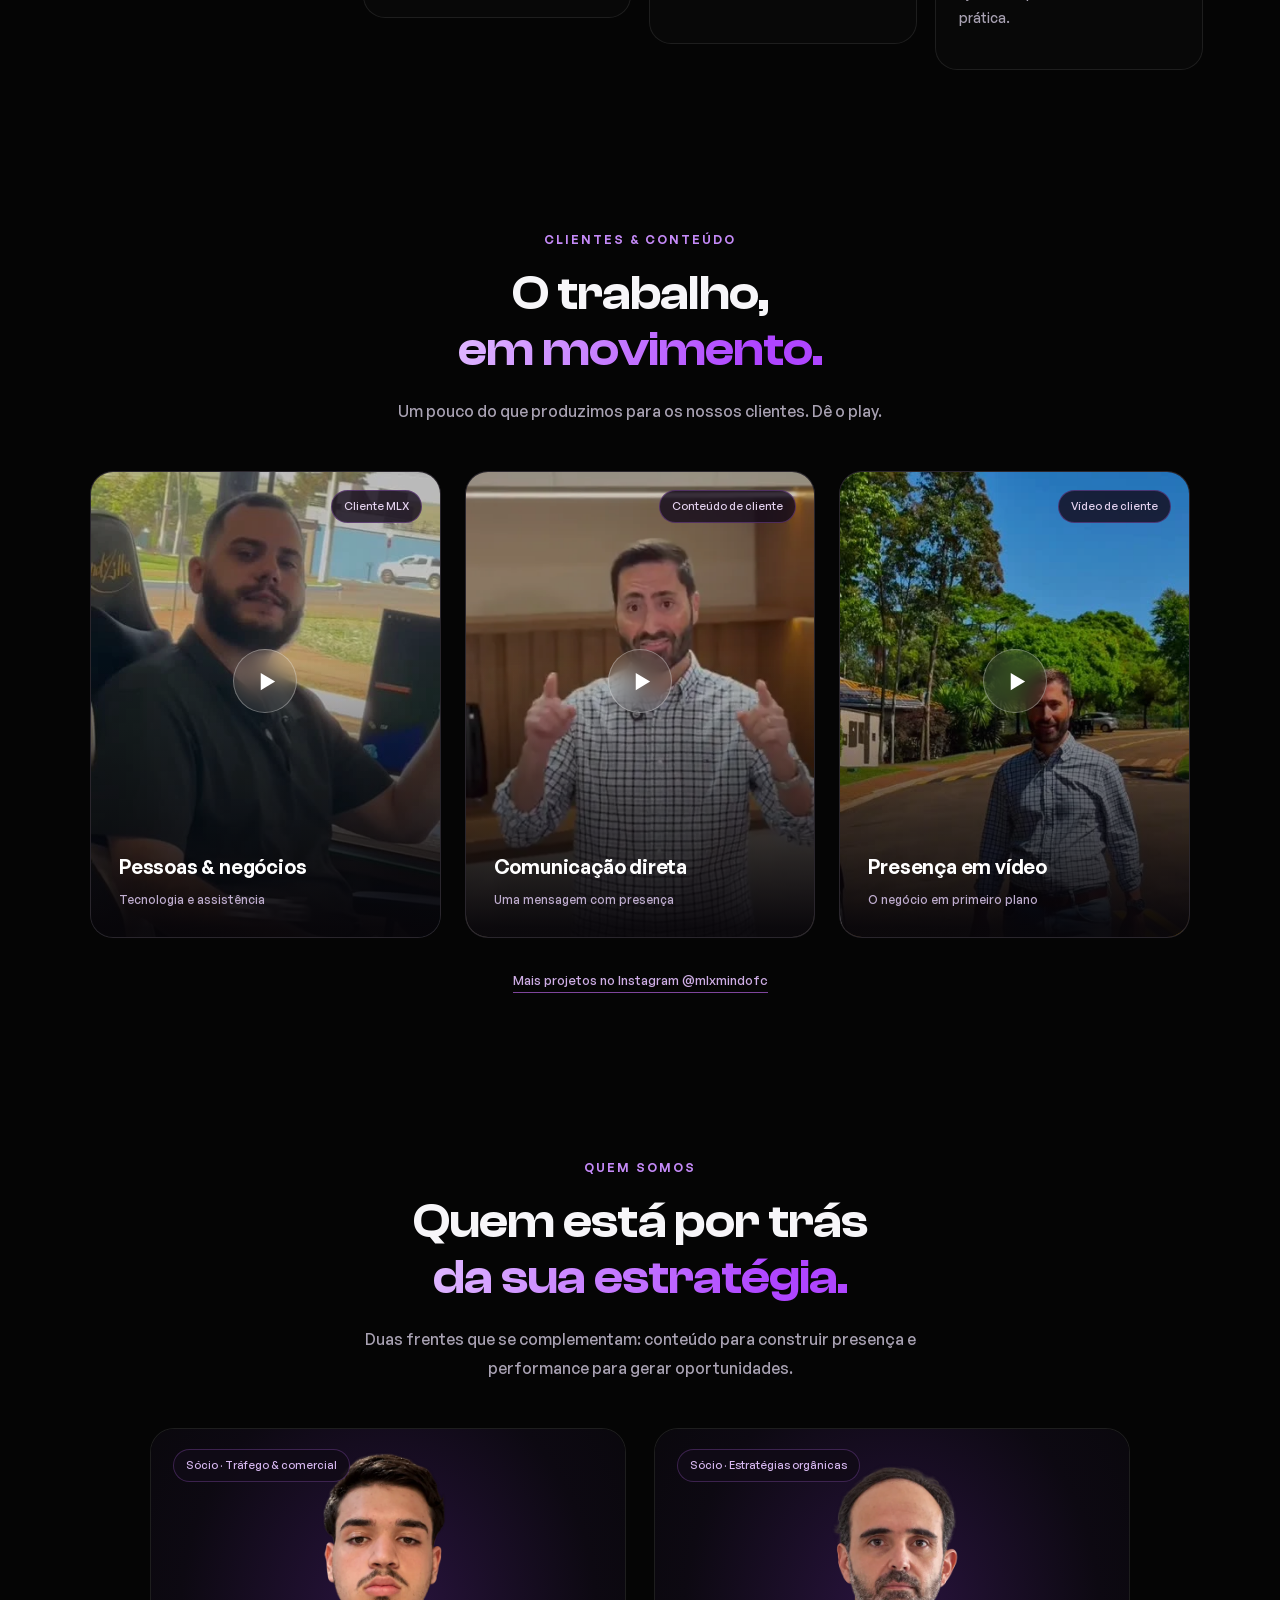
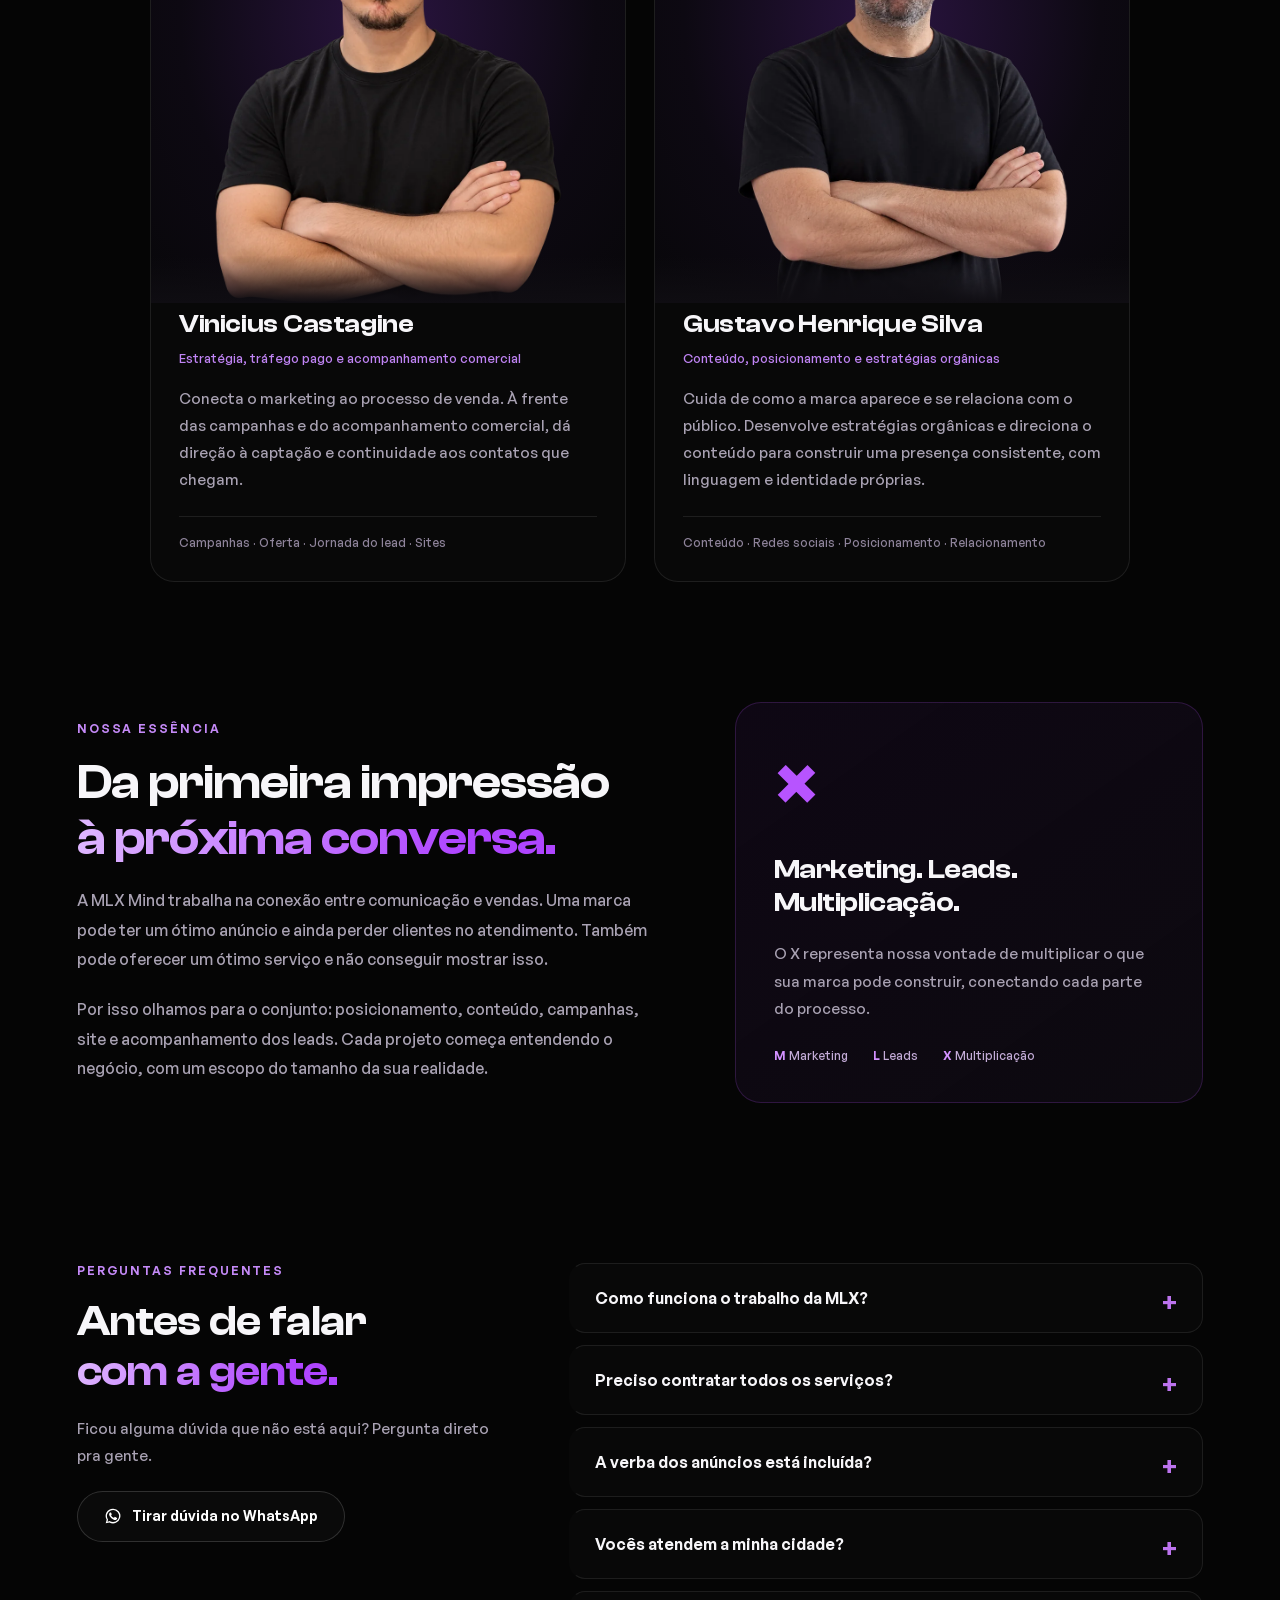
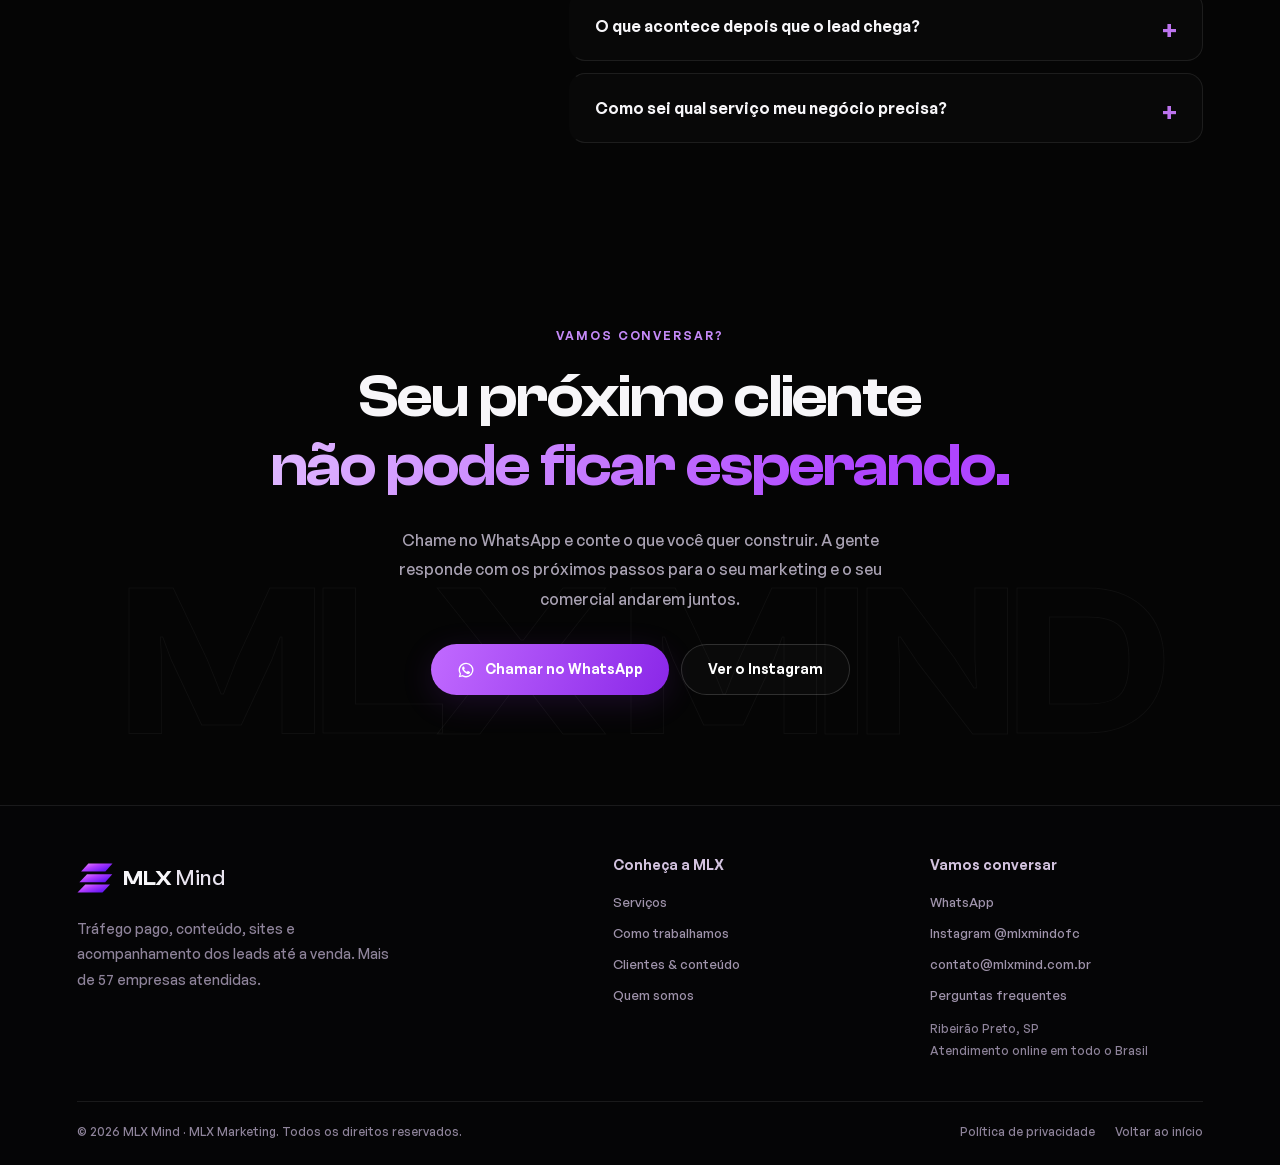
